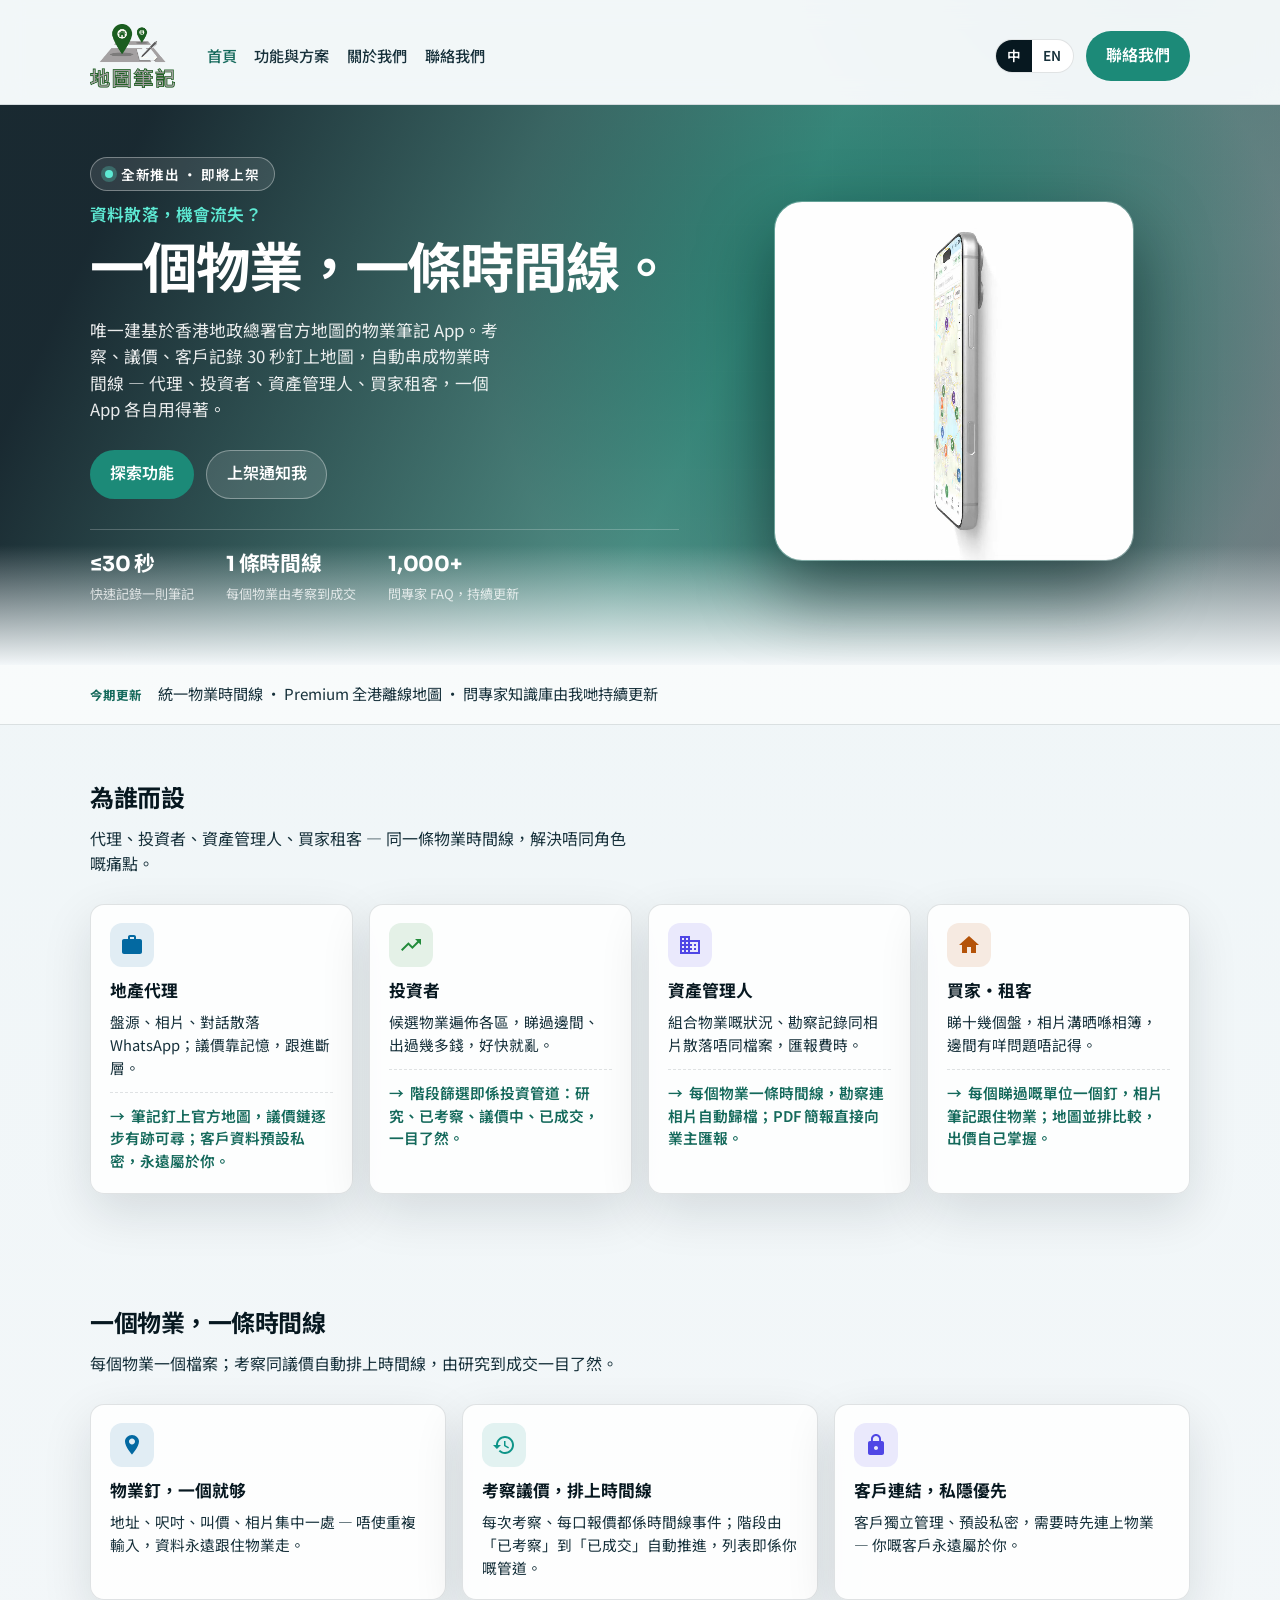
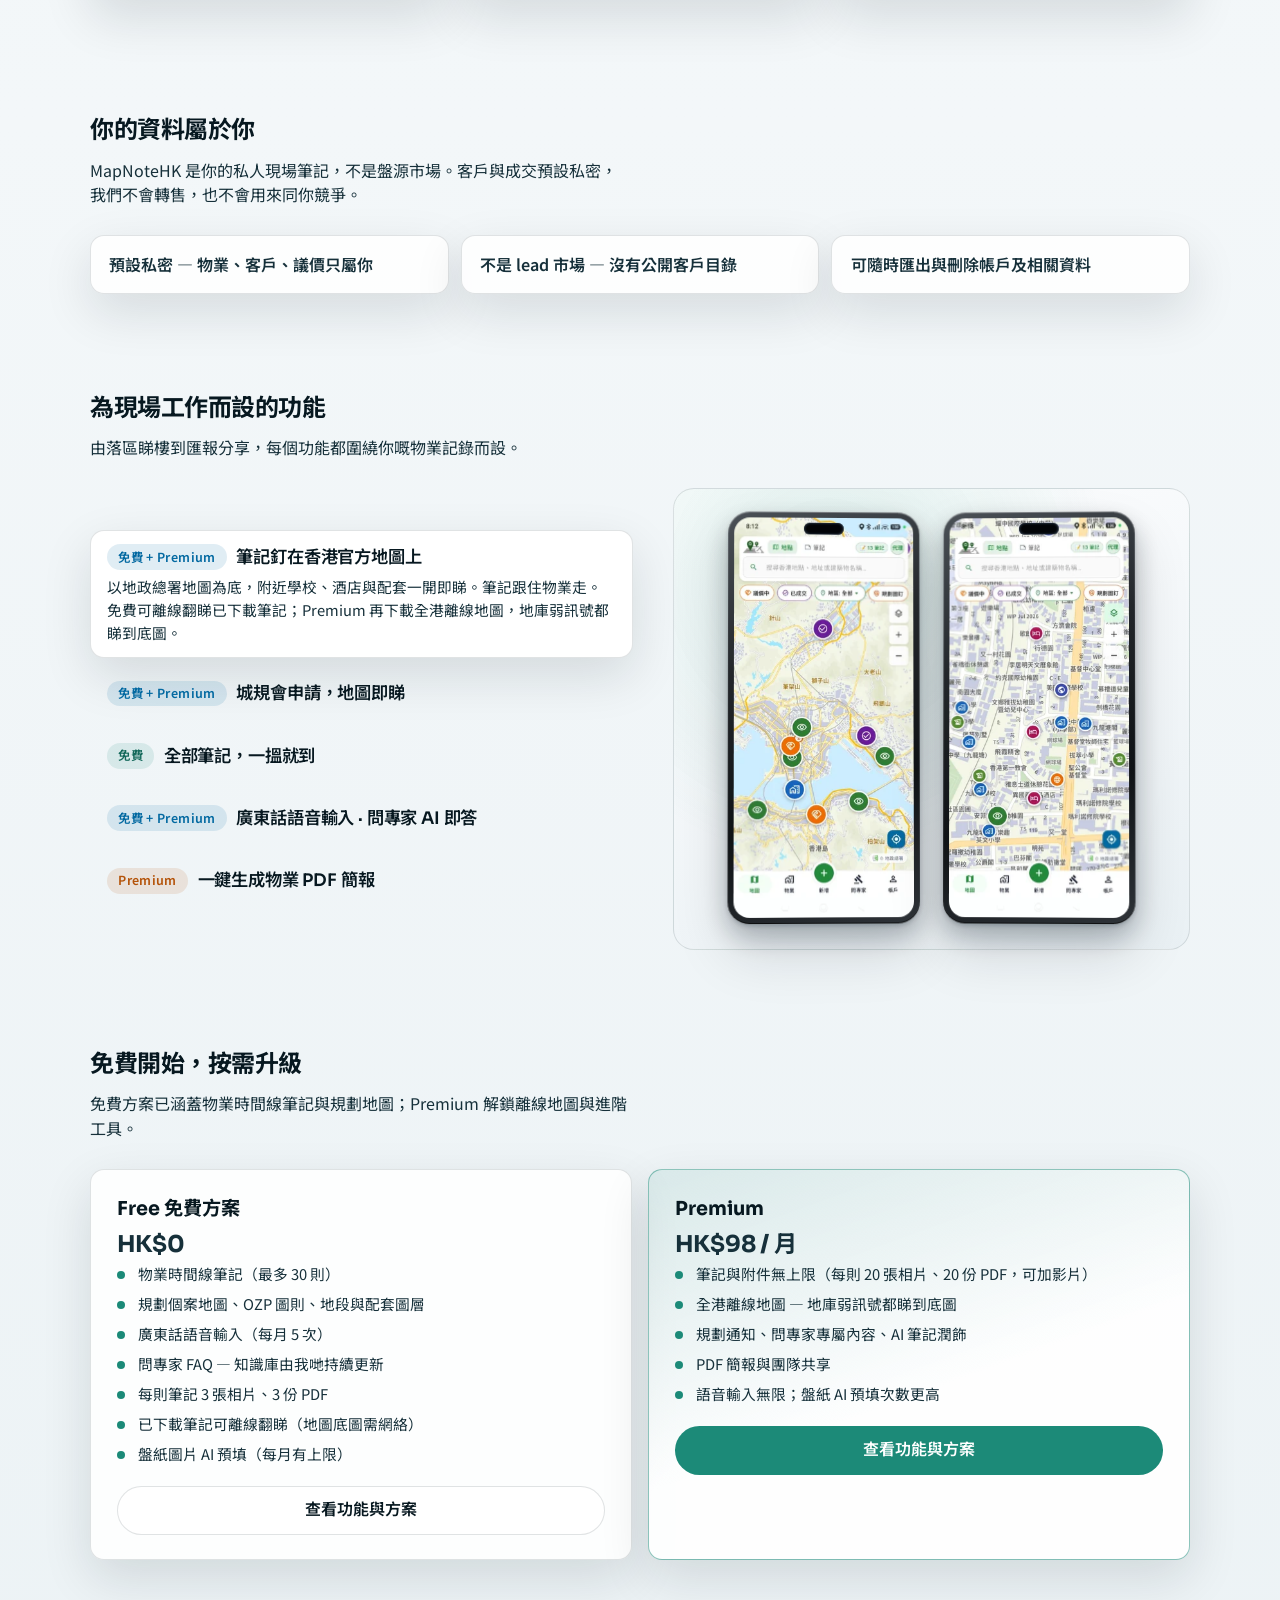
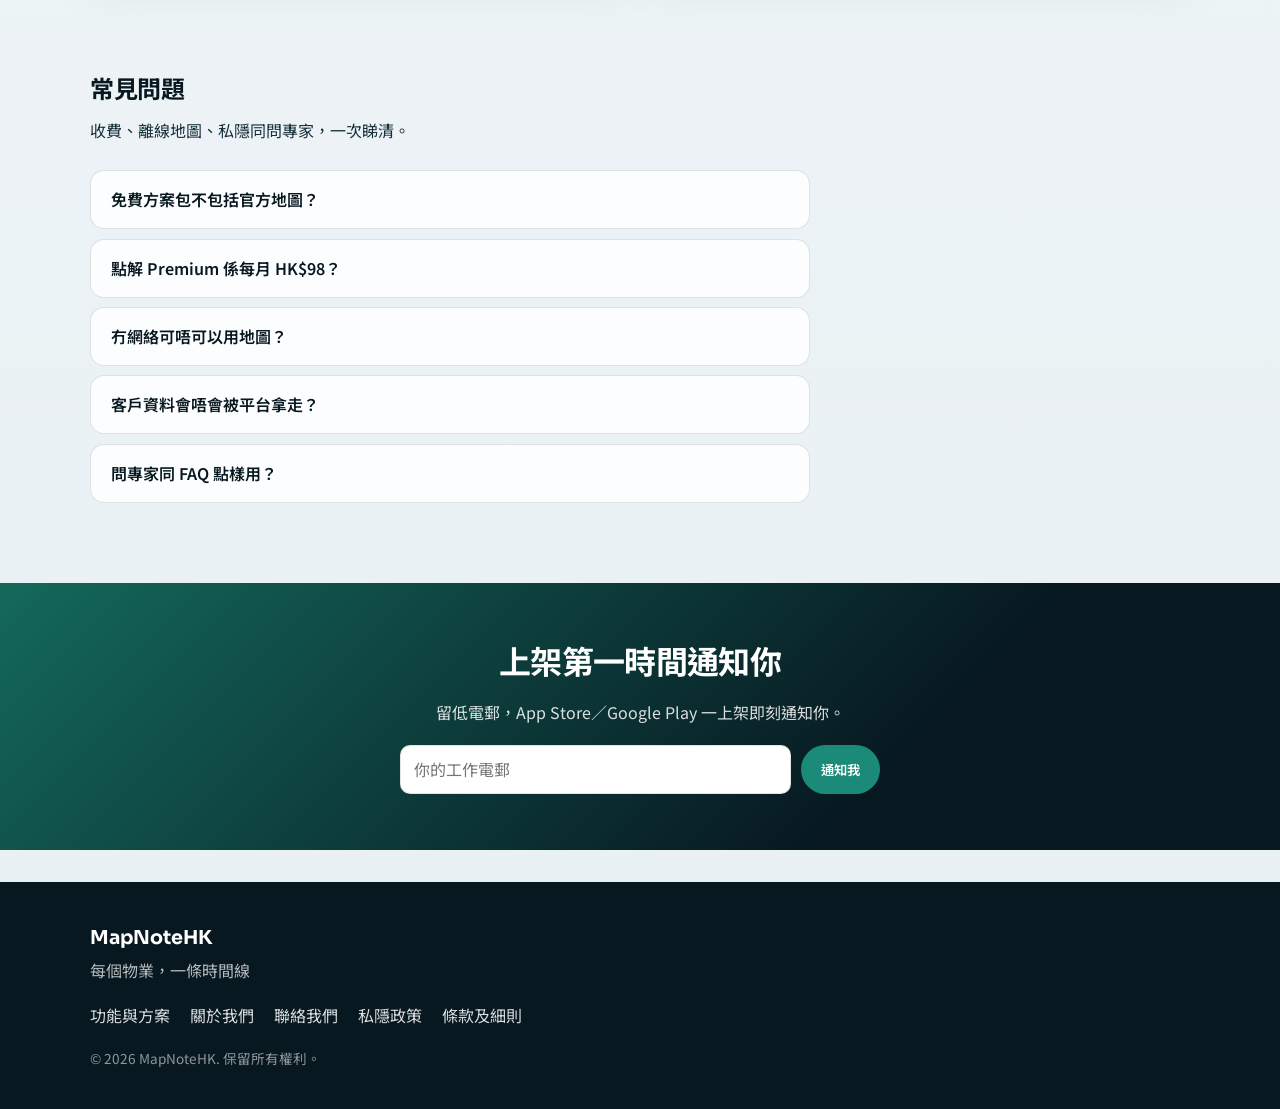
==== index.html @ 2e4d93a4 "Replace feature-2 planning screenshots with Wan Chai map and case detail. The TPB pin map and case s" ====
<!DOCTYPE html>
<html lang="zh-Hant">
<head>
  <meta charset="UTF-8" />
  <meta name="viewport" content="width=device-width, initial-scale=1.0" />
  <title>MapNoteHK 地圖筆記｜一個物業，一條時間線</title>
  <meta name="description" content="MapNoteHK 即將登場：建基於香港地政總署官方地圖的物業筆記 App — 一個物業，一條時間線，考察、議價、客戶記錄 30 秒釘上地圖。代理、投資者、資產管理人、買家租客都適用，配合廣東話語音輸入、問專家 AI、規劃申請圖層與 PDF 簡報。" />
  <link rel="canonical" href="https://mapnotehk.com/" />
  <meta property="og:type" content="website" />
  <meta property="og:url" content="https://mapnotehk.com/" />
  <meta property="og:title" content="MapNoteHK 地圖筆記｜一個物業，一條時間線" />
  <meta property="og:description" content="MapNoteHK 即將登場：建基於香港地政總署官方地圖的物業筆記 App — 一個物業，一條時間線，考察、議價、客戶記錄 30 秒釘上地圖。" />
  <meta property="og:image" content="https://mapnotehk.com/assets/og-image.jpg" />
  <meta name="twitter:card" content="summary_large_image" />
  <link rel="preconnect" href="https://fonts.googleapis.com" />
  <link rel="preconnect" href="https://fonts.gstatic.com" crossorigin />
  <link href="https://fonts.googleapis.com/css2?family=Noto+Sans+TC:wght@400;500;600;700&family=Sora:wght@500;600;700&display=swap" rel="stylesheet" />
  <link rel="stylesheet" href="./css/site.css?v=20260915a" />
  <!-- Favicon: IconOnly brand. Absolute /favicon.ico first so tab + omnibox share one URL;
       48×48 PNG for Google Search; ?v= busts hard browser/CDN caches. -->
  <link rel="icon" href="/favicon.ico?v=20260829a" sizes="any" />
  <link rel="icon" type="image/png" sizes="48x48" href="/assets/favicon-48.png?v=20260829a" />
  <link rel="icon" type="image/png" sizes="32x32" href="/assets/favicon-32.png?v=20260829a" />
  <link rel="icon" type="image/png" sizes="16x16" href="/assets/favicon-16.png?v=20260829a" />
  <link rel="apple-touch-icon" href="/assets/apple-touch-icon.png?v=20260829a" />
  <link rel="manifest" href="/assets/site.webmanifest?v=20260829a" />
</head>
<body data-title-key="meta.homeTitle" data-desc-key="meta.homeDesc">
  <a class="skip-link" href="#main" data-i18n="nav.skip">跳到主要內容</a>
  <div id="site-header"></div>

  <main id="main">
    <!-- Hero: launch announcement + app screenshot + download/feature CTAs -->
    <section class="hero" aria-label="Hero">
      <div class="container hero-grid">
        <div class="hero-copy">
          <p class="hero-badge"><span class="hero-badge-dot" aria-hidden="true"></span><span data-i18n="home.heroBadge">全新推出 · 即將上架</span></p>
          <!-- Pain hook from the poster: a question line above the brand H1 -->
          <p class="hero-pain" data-i18n="home.heroPain">資料散落，機會流失？</p>
          <h1 data-i18n="home.heroTitle">一個物業，一條時間線。</h1>
          <p class="hero-lead" data-i18n="home.heroLead">唯一建基於香港地政總署官方地圖的物業筆記 App。考察、議價、客戶記錄 30 秒釘上地圖，自動串成物業時間線 — 代理、投資者、資產管理人、買家租客，一個 App 各自用得著。</p>
          <!-- Keep 探索功能 as the primary hero CTA; 上架通知我 stays secondary. -->
          <div class="hero-actions" id="hero-actions">
            <a class="btn btn-primary" href="#features" data-i18n="home.ctaPrimary">探索功能</a>
            <a class="btn btn-secondary" href="#notify-section" data-i18n="home.ctaSecondary">上架通知我</a>
          </div>
          <!-- PRD proof points under the CTAs: quick capture, one timeline, FAQ base -->
          <ul class="hero-stats">
            <li><strong data-i18n="home.stat1Value">≤30 秒</strong><span data-i18n="home.stat1Label">快速記錄一則筆記</span></li>
            <li><strong data-i18n="home.stat2Value">1 條時間線</strong><span data-i18n="home.stat2Label">每個物業由考察到成交</span></li>
            <li><strong data-i18n="home.stat3Value">1,000+</strong><span data-i18n="home.stat3Label">問專家 FAQ，持續更新</span></li>
          </ul>
        </div>
        <!-- App demo loop in place of a static screenshot: muted autoplay is required for mobile -->
        <div class="hero-shot">
          <video
            class="hero-video"
            poster="./assets/video-sample-1-poster.jpg"
            width="1080"
            height="1080"
            autoplay
            muted
            loop
            playsinline
            preload="metadata"
            data-i18n-aria-label="home.heroVideoAria"
            aria-label="MapNoteHK app demo"
          >
            <source src="./assets/video-sample-1-square.webm" type="video/webm" />
            <source src="./assets/video-sample-1-square.mp4" type="video/mp4" />
          </video>
        </div>
      </div>
    </section>

    <!-- Compact shipped-work strip — not a changelog, just the three headlines. -->
    <section class="news" aria-label="What’s new">
      <div class="container news-inner">
        <p class="news-label" data-i18n="home.newsLabel">今期更新</p>
        <p data-i18n="home.newsBody">統一物業時間線 · Premium 全港離線地圖 · 問專家知識庫由我哋持續更新</p>
      </div>
    </section>

    <!-- Who it's for (v6): one property timeline serves four roles — each card
         names the role, its daily pain, and the feature that removes it -->
    <section class="section audience" aria-label="Who it's for">
      <div class="container">
        <div class="section-head">
          <h2 data-i18n="home.audienceTitle">為誰而設</h2>
          <p data-i18n="home.audienceLead">代理、投資者、資產管理人、買家租客 — 同一條物業時間線，解決唔同角色嘅痛點。</p>
          <p class="cards-hint" data-i18n="home.audienceHint">滑動睇更多角色</p>
        </div>
        <div class="cards-grid">
          <article class="info-card" style="--tc: #0369a1">
            <span class="info-icon" aria-hidden="true">
              <svg viewBox="0 0 24 24" focusable="false"><path d="M20 6h-4V4c0-1.1-.9-2-2-2h-4c-1.1 0-2 .9-2 2v2H4c-1.1 0-2 .9-2 2v11c0 1.1.9 2 2 2h16c1.1 0 2-.9 2-2V8c0-1.1-.9-2-2-2zm-10-2h4v2h-4V4z" /></svg>
            </span>
            <h3 data-i18n="home.aud1Title"></h3>
            <p data-i18n="home.aud1Body"></p>
            <p class="info-solution" data-i18n="home.aud1Solution"></p>
          </article>
          <article class="info-card" style="--tc: #228b3b">
            <span class="info-icon" aria-hidden="true">
              <svg viewBox="0 0 24 24" focusable="false"><path d="M16 6l2.29 2.29-4.88 4.88-4-4L2 16.59 3.41 18l6-6 4 4 6.3-6.29L22 12V6h-6z" /></svg>
            </span>
            <h3 data-i18n="home.aud2Title"></h3>
            <p data-i18n="home.aud2Body"></p>
            <p class="info-solution" data-i18n="home.aud2Solution"></p>
          </article>
          <article class="info-card" style="--tc: #4f46e5">
            <span class="info-icon" aria-hidden="true">
              <svg viewBox="0 0 24 24" focusable="false"><path d="M12 7V3H2v18h20V7H12zM6 19H4v-2h2v2zm0-4H4v-2h2v2zm0-4H4V9h2v2zm0-4H4V5h2v2zm4 12H8v-2h2v2zm0-4H8v-2h2v2zm0-4H8V9h2v2zm0-4H8V5h2v2zm10 12h-8v-2h2v-2h-2v-2h2v-2h-2V9h8v10zm-2-8h-2v2h2v-2zm0 4h-2v2h2v-2z" /></svg>
            </span>
            <h3 data-i18n="home.aud3Title"></h3>
            <p data-i18n="home.aud3Body"></p>
            <p class="info-solution" data-i18n="home.aud3Solution"></p>
          </article>
          <article class="info-card" style="--tc: #b45309">
            <span class="info-icon" aria-hidden="true">
              <svg viewBox="0 0 24 24" focusable="false"><path d="M10 20v-6h4v6h5v-8h3L12 3 2 12h3v8z" /></svg>
            </span>
            <h3 data-i18n="home.aud4Title"></h3>
            <p data-i18n="home.aud4Body"></p>
            <p class="info-solution" data-i18n="home.aud4Solution"></p>
          </article>
        </div>
      </div>
    </section>

    <!-- Unified property note (v6): one pin per property, inspections and
         negotiations stack onto its timeline, clients link in privacy-first.
         Replaces the v5 "five note types" section. -->
    <section class="section unified" aria-label="Unified property note">
      <div class="container">
        <div class="section-head">
          <h2 data-i18n="home.unifiedTitle">一個物業，一條時間線</h2>
          <p data-i18n="home.unifiedLead">每個物業一個檔案；考察同議價自動排上時間線，由研究到成交一目了然。</p>
        </div>
        <div class="cards-grid">
          <article class="info-card" style="--tc: #0369a1">
            <span class="info-icon" aria-hidden="true">
              <svg viewBox="0 0 24 24" focusable="false"><path d="M12 2C8.13 2 5 5.13 5 8.5c0 5.25 7 13 7 13s7-7.75 7-13C19 5.13 15.87 2 12 2zm0 9.5c-1.66 0-3-1.34-3-3s1.34-3 3-3 3 1.34 3 3-1.34 3-3 3z" /></svg>
            </span>
            <h3 data-i18n="home.unified1Title"></h3>
            <p data-i18n="home.unified1Body"></p>
          </article>
          <article class="info-card" style="--tc: #0d9488">
            <span class="info-icon" aria-hidden="true">
              <svg viewBox="0 0 24 24" focusable="false"><path d="M13 3c-4.97 0-9 4.03-9 9H1l3.89 3.89.07.14L9 12H6c0-3.87 3.13-7 7-7s7 3.13 7 7-3.13 7-7 7c-1.93 0-3.68-.79-4.94-2.06l-1.42 1.42C8.27 19.99 10.51 21 13 21c4.97 0 9-4.03 9-9s-4.03-9-9-9zm-1 5v5l4.28 2.54.72-1.21-3.5-2.08V8H12z" /></svg>
            </span>
            <h3 data-i18n="home.unified2Title"></h3>
            <p data-i18n="home.unified2Body"></p>
          </article>
          <article class="info-card" style="--tc: #4f46e5">
            <span class="info-icon" aria-hidden="true">
              <svg viewBox="0 0 24 24" focusable="false"><path d="M18 8h-1V6c0-2.76-2.24-5-5-5S7 3.24 7 6v2H6c-1.1 0-2 .9-2 2v10c0 1.1.9 2 2 2h12c1.1 0 2-.9 2-2V10c0-1.1-.9-2-2-2zm-6 9c-1.1 0-2-.9-2-2s.9-2 2-2 2 .9 2 2-.9 2-2 2zm3.1-9H8.9V6c0-1.71 1.39-3.1 3.1-3.1 1.71 0 3.1 1.39 3.1 3.1v2z" /></svg>
            </span>
            <h3 data-i18n="home.unified3Title">客戶連結，私隱優先</h3>
            <p data-i18n="home.unified3Body">客戶獨立管理、預設私密，需要時先連上物業 — 你嘅客戶永遠屬於你。</p>
          </article>
        </div>
      </div>
    </section>

    <!-- Trust band: v6 ownership promise — private notebook, not a marketplace. -->
    <section class="section trust" aria-label="Data ownership">
      <div class="container">
        <div class="section-head">
          <h2 data-i18n="home.trustTitle">你的資料屬於你</h2>
          <p data-i18n="home.trustLead">MapNoteHK 是你的私人現場筆記，不是盤源市場。客戶與成交預設私密，我們不會轉售，也不會用來同你競爭。</p>
        </div>
        <ul class="trust-list">
          <li data-i18n="home.trust1">預設私密 — 物業、客戶、議價只屬你</li>
          <li data-i18n="home.trust2">不是 lead 市場 — 沒有公開客戶目錄</li>
          <li data-i18n="home.trust3">可隨時匯出與刪除帳戶及相關資料</li>
        </ul>
      </div>
    </section>

    <!-- Feature showcase: real app screenshots; map/timeline leads because
         that is the v6 story — planning stays in the switcher, not first. -->
    <section class="section" id="features" aria-label="Features">
      <div class="container">
        <div class="section-head">
          <h2 data-i18n="home.featuresTitle">為現場工作而設的功能</h2>
          <p data-i18n="home.featuresLead">由落區睇樓到匯報分享，每個功能都圍繞你嘅物業記錄而設。</p>
        </div>

        <!-- Feature switcher: pick a feature on the left, see the full app
             screenshot on the right. All five titles stay visible; one tap
             swaps the screenshot — nothing is cropped away. -->
        <div class="showcase" id="feature-showcase">
          <div class="showcase-list" role="tablist" data-i18n-aria-label="home.showcaseLabel" aria-label="App 功能預覽">
            <!-- Map + timeline leads: matches the v6 hero story. -->
            <button type="button" class="showcase-item is-active" role="tab" id="tab-f1" aria-controls="panel-f1" aria-selected="true">
              <span class="showcase-item-head">
                <span class="tag tag-mix" data-i18n="home.tagFreePremium">免費 + Premium</span>
                <span class="showcase-item-title" data-i18n="home.f1Title">筆記釘在香港官方地圖上</span>
              </span>
              <span class="showcase-item-body" data-i18n="home.f1Body">以地政總署地圖為底，附近學校、酒店與配套一開即睇。筆記跟住物業走。免費可離線翻睇已下載筆記；Premium 再下載全港離線地圖，地庫弱訊號都睇到底圖。</span>
            </button>
            <button type="button" class="showcase-item" role="tab" id="tab-f2" aria-controls="panel-f2" aria-selected="false" tabindex="-1">
              <span class="showcase-item-head">
                <span class="tag tag-mix" data-i18n="home.tagFreePremium">免費 + Premium</span>
                <span class="showcase-item-title" data-i18n="home.f2Title">城規會申請，地圖即睇</span>
              </span>
              <span class="showcase-item-body" data-i18n="home.f2Body">今年規劃申請個案與 OZP 分區圖則直接標記在地圖上；Premium 再解鎖規劃通知，高度放寬、改變用途，早人一步掌握。</span>
            </button>
            <button type="button" class="showcase-item" role="tab" id="tab-f3" aria-controls="panel-f3" aria-selected="false" tabindex="-1">
              <span class="showcase-item-head">
                <span class="tag tag-free" data-i18n="home.tagFree">免費</span>
                <span class="showcase-item-title" data-i18n="home.f3Title">全部筆記，一搵就到</span>
              </span>
              <span class="showcase-item-body" data-i18n="home.f3Body">物業列表按階段、地區篩選，關鍵字一搜即出；現場相片與 PDF 直接附在物業時間線內，不再散落 WhatsApp 與其他 App。</span>
            </button>
            <button type="button" class="showcase-item" role="tab" id="tab-f4" aria-controls="panel-f4" aria-selected="false" tabindex="-1">
              <span class="showcase-item-head">
                <span class="tag tag-mix" data-i18n="home.tagFreePremium">免費 + Premium</span>
                <span class="showcase-item-title" data-i18n="home.f4Title">廣東話語音輸入 · 問專家 AI 即答</span>
              </span>
              <span class="showcase-item-body" data-i18n="home.f4Body">現場講完即轉文字。問專家可按角色瀏覽過千條 FAQ，AI 即時搵到最相關答案並附出處。知識庫由我哋持續更新來源，跟住香港物業法規同實務走。</span>
            </button>
            <button type="button" class="showcase-item" role="tab" id="tab-f5" aria-controls="panel-f5" aria-selected="false" tabindex="-1">
              <span class="showcase-item-head">
                <span class="tag tag-premium" data-i18n="home.tagPremium">Premium</span>
                <span class="showcase-item-title" data-i18n="home.f5Title">一鍵生成物業 PDF 簡報</span>
              </span>
              <span class="showcase-item-body" data-i18n="home.f5Body">相片、地址、呎吋、地圖自動排版成 PDF。住宅帶學校同交通配套，寫字樓用另一套附近設施。</span>
            </button>
          </div>

          <div class="showcase-stage">
            <div class="showcase-panel is-active" role="tabpanel" id="panel-f1" aria-labelledby="tab-f1">
              <!-- Map note + layer overlays: first panel = no lazy load on the lead shot. -->
              <div class="showcase-duo">
                <picture class="phone-frame">
                  <source type="image/webp" srcset="./assets/feature-map-280.webp?v=20260916a 280w, ./assets/feature-map-460.webp?v=20260916a 460w" sizes="(max-width: 860px) 42vw, 240px" />
                  <img src="./assets/feature-map-460.png?v=20260916a" srcset="./assets/feature-map-280.png?v=20260916a 280w, ./assets/feature-map-460.png?v=20260916a 460w" sizes="(max-width: 860px) 42vw, 240px" width="460" height="1024" data-i18n-alt="home.f1Alt" alt="App 截圖：釘在香港官方地圖上的筆記" decoding="async" />
                </picture>
                <picture class="phone-frame">
                  <source type="image/webp" srcset="./assets/feature-overlay-280.webp?v=20260916a 280w, ./assets/feature-overlay-460.webp?v=20260916a 460w" sizes="(max-width: 860px) 42vw, 240px" />
                  <img src="./assets/feature-overlay-460.png?v=20260916a" srcset="./assets/feature-overlay-280.png?v=20260916a 280w, ./assets/feature-overlay-460.png?v=20260916a 460w" sizes="(max-width: 860px) 42vw, 240px" width="460" height="1024" data-i18n-alt="home.f1bAlt" alt="App 截圖：地段界線、小一校網與配套圖層疊加顯示" loading="lazy" decoding="async" />
                </picture>
              </div>
            </div>
            <div class="showcase-panel" role="tabpanel" id="panel-f2" aria-labelledby="tab-f2" hidden>
              <!-- Planning applications: district pin map + case detail pair. -->
              <div class="showcase-duo">
                <picture class="phone-frame">
                  <source type="image/webp" srcset="./assets/feature-planning-pins-280.webp?v=20260916a 280w, ./assets/feature-planning-pins-460.webp?v=20260916a 460w" sizes="(max-width: 860px) 42vw, 240px" />
                  <img src="./assets/feature-planning-pins-460.png?v=20260916a" srcset="./assets/feature-planning-pins-280.png?v=20260916a 280w, ./assets/feature-planning-pins-460.png?v=20260916a 460w" sizes="(max-width: 860px) 42vw, 240px" width="460" height="1024" data-i18n-alt="home.f2Alt" alt="App 截圖：各區城規會規劃申請釘在地圖上" loading="lazy" decoding="async" />
                </picture>
                <picture class="phone-frame">
                  <source type="image/webp" srcset="./assets/feature-planning-detail-280.webp?v=20260916a 280w, ./assets/feature-planning-detail-460.webp?v=20260916a 460w" sizes="(max-width: 860px) 42vw, 240px" />
                  <img src="./assets/feature-planning-detail-460.png?v=20260916a" srcset="./assets/feature-planning-detail-280.png?v=20260916a 280w, ./assets/feature-planning-detail-460.png?v=20260916a 460w" sizes="(max-width: 860px) 42vw, 240px" width="460" height="1024" data-i18n-alt="home.f2bAlt" alt="App 截圖：規劃申請個案詳情、申請用途與附件" loading="lazy" decoding="async" />
                </picture>
              </div>
            </div>
            <div class="showcase-panel" role="tabpanel" id="panel-f3" aria-labelledby="tab-f3" hidden>
              <!-- Notes: searchable list + note detail with attachments, side by side -->
              <div class="showcase-duo">
                <picture class="phone-frame">
                  <source type="image/webp" srcset="./assets/feature-media-list-280.webp 280w, ./assets/feature-media-list-460.webp 460w" sizes="(max-width: 860px) 42vw, 240px" />
                  <img src="./assets/feature-media-list-460.png" srcset="./assets/feature-media-list-280.png 280w, ./assets/feature-media-list-460.png 460w" sizes="(max-width: 860px) 42vw, 240px" width="460" height="1024" data-i18n-alt="home.f3Alt" alt="" loading="lazy" decoding="async" />
                </picture>
                <picture class="phone-frame">
                  <source type="image/webp" srcset="./assets/feature-media-detail-280.webp 280w, ./assets/feature-media-detail-460.webp 460w" sizes="(max-width: 860px) 42vw, 240px" />
                  <img src="./assets/feature-media-detail-460.png" srcset="./assets/feature-media-detail-280.png 280w, ./assets/feature-media-detail-460.png 460w" sizes="(max-width: 860px) 42vw, 240px" width="460" height="1024" data-i18n-alt="home.f3bAlt" alt="" loading="lazy" decoding="async" />
                </picture>
              </div>
            </div>
            <div class="showcase-panel" role="tabpanel" id="panel-f4" aria-labelledby="tab-f4" hidden>
              <!-- AI expert: comparables answer with sources + pricing advice pair -->
              <div class="showcase-duo">
                <picture class="phone-frame">
                  <source type="image/webp" srcset="./assets/feature-expert-comparables-280.webp 280w, ./assets/feature-expert-comparables-460.webp 460w" sizes="(max-width: 860px) 42vw, 240px" />
                  <img src="./assets/feature-expert-comparables-460.png" srcset="./assets/feature-expert-comparables-280.png 280w, ./assets/feature-expert-comparables-460.png 460w" sizes="(max-width: 860px) 42vw, 240px" width="460" height="1024" data-i18n-alt="home.f4Alt" alt="" loading="lazy" decoding="async" />
                </picture>
                <picture class="phone-frame">
                  <source type="image/webp" srcset="./assets/feature-expert-negotiation-280.webp 280w, ./assets/feature-expert-negotiation-460.webp 460w" sizes="(max-width: 860px) 42vw, 240px" />
                  <img src="./assets/feature-expert-negotiation-460.png" srcset="./assets/feature-expert-negotiation-280.png 280w, ./assets/feature-expert-negotiation-460.png 460w" sizes="(max-width: 860px) 42vw, 240px" width="460" height="1024" data-i18n-alt="home.f4bAlt" alt="" loading="lazy" decoding="async" />
                </picture>
              </div>
            </div>
            <div class="showcase-panel" role="tabpanel" id="panel-f5" aria-labelledby="tab-f5" hidden>
              <!-- Real generated brochure: maps cover + details/photos shown as a page pair -->
              <div class="showcase-duo showcase-duo-paper">
                <picture>
                  <source type="image/webp" srcset="./assets/feature-pdf-p1-320.webp 320w, ./assets/feature-pdf-p1-640.webp 640w" sizes="(max-width: 860px) 42vw, 283px" />
                  <img src="./assets/feature-pdf-p1-640.png" srcset="./assets/feature-pdf-p1-320.png 320w, ./assets/feature-pdf-p1-640.png 640w" sizes="(max-width: 860px) 42vw, 283px" width="640" height="905" data-i18n-alt="home.f5AltP1" alt="" loading="lazy" decoding="async" />
                </picture>
                <picture>
                  <source type="image/webp" srcset="./assets/feature-pdf-p2-320.webp 320w, ./assets/feature-pdf-p2-640.webp 640w" sizes="(max-width: 860px) 42vw, 283px" />
                  <img src="./assets/feature-pdf-p2-640.png" srcset="./assets/feature-pdf-p2-320.png 320w, ./assets/feature-pdf-p2-640.png 640w" sizes="(max-width: 860px) 42vw, 283px" width="640" height="905" data-i18n-alt="home.f5AltP2" alt="" loading="lazy" decoding="async" />
                </picture>
              </div>
            </div>
          </div>
        </div>
      </div>
    </section>

    <!-- Plans: Free vs Premium summary, details on the services page -->
    <section class="section plans" aria-label="Plans">
      <div class="container">
        <div class="section-head">
          <h2 data-i18n="home.plansTitle">免費開始，按需升級</h2>
          <p data-i18n="home.plansLead">免費方案已涵蓋物業時間線筆記與規劃地圖；Premium 解鎖離線地圖與進階工具。</p>
        </div>
        <div class="plans-grid">
          <article class="plan-card">
            <h3 data-i18n="home.plansFreeTitle">Free 免費方案</h3>
            <p class="plan-price" data-i18n="home.plansFreePrice">HK$0</p>
            <ul class="plan-list">
              <li data-i18n="home.plansFree1">物業時間線筆記（最多 30 則）</li>
              <li data-i18n="home.plansFree2">規劃個案地圖、OZP 圖則、地段與配套圖層</li>
              <li data-i18n="home.plansFree3">廣東話語音輸入（每月 5 次）</li>
              <li data-i18n="home.plansFreeAsk">問專家 FAQ — 知識庫由我哋持續更新</li>
              <li data-i18n="home.plansFree4">每則筆記 3 張相片、3 份 PDF</li>
              <li data-i18n="home.plansFree5">已下載筆記可離線翻睇（地圖底圖需網絡）</li>
              <li data-i18n="home.plansFree6">盤紙圖片 AI 預填（每月有上限）</li>
            </ul>
            <a class="btn btn-secondary" href="./services/" data-i18n="home.plansCta">查看功能與方案</a>
          </article>
          <article class="plan-card is-premium">
            <h3 data-i18n="home.plansProTitle">Premium</h3>
            <p class="plan-price" data-i18n="home.plansProPrice">HK$98 / 月</p>
            <ul class="plan-list">
              <li data-i18n="home.plansPro1">筆記與附件無上限（每則 20 張相片、20 份 PDF，可加影片）</li>
              <li data-i18n="home.plansPro2">全港離線地圖 — 地庫弱訊號都睇到底圖</li>
              <li data-i18n="home.plansPro3">規劃通知、問專家專屬內容、AI 筆記潤飾</li>
              <li data-i18n="home.plansPro4">PDF 簡報與團隊共享</li>
              <li data-i18n="home.plansPro5">語音輸入無限；盤紙 AI 預填次數更高</li>
            </ul>
            <a class="btn btn-primary" href="./services/" data-i18n="home.plansCta">查看功能與方案</a>
          </article>
        </div>
      </div>
    </section>

    <!-- FAQ after plans: price, offline, privacy, Ask Expert — no social-proof quotes. -->
    <section class="section home-faq" id="faq" aria-label="FAQ">
      <div class="container">
        <div class="section-head">
          <h2 data-i18n="home.faqTitle">常見問題</h2>
          <p data-i18n="home.faqLead">收費、離線地圖、私隱同問專家，一次睇清。</p>
        </div>
        <div class="faq-list">
          <details>
            <summary data-i18n="home.faq1Q">免費方案包不包括官方地圖？</summary>
            <p data-i18n="home.faq1A">包括。地政總署底圖、規劃個案、OZP 圖則同配套圖層都在免費方案。Premium 再加規劃通知同全港離線地圖。</p>
          </details>
          <details>
            <summary data-i18n="home.faq2Q">點解 Premium 係每月 HK$98？</summary>
            <p data-i18n="home.faq2A">Premium 解鎖現場最緊要用嘅進階工具：全港離線地圖、規劃通知、PDF 簡報、團隊共享、AI 潤飾，同埋更高嘅筆記／附件／語音／預填上限。</p>
          </details>
          <details>
            <summary data-i18n="home.faq3Q">冇網絡可唔可以用地圖？</summary>
            <p data-i18n="home.faq3A">免費可離線翻睇已下載嘅筆記。要喺地庫等弱訊號都睇到官方底圖，需要 Premium 下載全港離線地圖包。</p>
          </details>
          <details>
            <summary data-i18n="home.faq4Q">客戶資料會唔會被平台拿走？</summary>
            <p data-i18n="home.faq4A">唔會。MapNoteHK 係你嘅私人現場筆記，不是盤源市場。客戶同成交預設私密，我們唔會轉售或用來同你競爭。帳戶同資料可隨時刪除。</p>
          </details>
          <details>
            <summary data-i18n="home.faq5Q">問專家同 FAQ 點樣用？</summary>
            <p data-i18n="home.faq5A">可按代理、買家、租客、投資者、資產管理人瀏覽過千條 FAQ；AI 回答附出處。知識庫由 MapNoteHK 團隊持續更新來源，跟住香港物業最新發展。印花稅、按揭計算機同土地查冊清單都喺同一個分頁。專屬內容喺 Premium。</p>
          </details>
        </div>
      </div>
    </section>

    <!-- Launch notify band: pre-launch conversion capture. Shown by site.js
         only while storeLinks are empty; the download band replaces it once
         the App Store / Google Play badges go live. -->
    <section class="notify" id="notify-section" aria-label="Launch notification" hidden>
      <div class="container notify-inner">
        <h2 data-i18n="home.notifyTitle"></h2>
        <p data-i18n="home.notifyBody"></p>
        <form class="notify-form" id="notify-form" novalidate>
          <label class="sr-only" for="notify-email" data-i18n="home.notifyEmailLabel"></label>
          <input id="notify-email" name="email" type="email" autocomplete="email" data-i18n-placeholder="home.notifyEmailPh" />
          <button class="btn btn-primary" type="submit" data-i18n="home.notifySubmit"></button>
        </form>
        <p class="form-status" id="notify-form-status" hidden></p>
      </div>
    </section>

    <!-- Download band: only shown by site.js when storeLinks are configured -->
    <section class="download" id="download-section" hidden>
      <div class="container download-inner">
        <h2 data-i18n="home.downloadTitle"></h2>
        <p data-i18n="home.downloadBody"></p>
        <div class="store-badges" id="download-badges"></div>
      </div>
    </section>
  </main>

  <div id="site-footer"></div>

  <script>
    window.MapNotePage = { base: './', active: 'home' };
  </script>
  <script src="./js/site-config.js?v=20260823a"></script>
  <script src="./js/i18n.js?v=20260915b"></script>
  <script src="./js/chrome.js?v=20260915a"></script>
  <!-- forms.js wires the launch-notify band; site.js calls MapNoteFormsInit when present -->
  <script src="./js/forms.js?v=20260915a"></script>
  <script src="./js/site.js?v=20260915a"></script>
</body>
</html>
---- css/site.css ----
/* MapNoteHK public site — cool ink + jade, map-grid atmosphere (not purple/cream tropes). */
:root {
  --ink: #071820;
  --ink-soft: #16303a;
  --jade: #1c8a78;
  --jade-deep: #14695b;
  --mist: #d7e4ea;
  --paper: #f3f7f9;
  --line: rgba(7, 24, 32, 0.12);
  --danger: #c0392b;
  --danger-soft: #fdecea;
  --shadow: 0 18px 50px rgba(7, 24, 32, 0.12);
  --radius: 14px;
  --font-display: "Sora", "Noto Sans TC", sans-serif;
  --font-body: "Noto Sans TC", "Sora", sans-serif;
  --max: 1100px;
}

*,
*::before,
*::after {
  box-sizing: border-box;
}

html {
  scroll-behavior: smooth;
}

body {
  margin: 0;
  min-height: 100vh;
  font-family: var(--font-body);
  color: var(--ink);
  background:
    radial-gradient(1200px 600px at 10% -10%, rgba(28, 138, 120, 0.18), transparent 55%),
    radial-gradient(900px 500px at 90% 0%, rgba(22, 48, 58, 0.12), transparent 50%),
    linear-gradient(180deg, #eef5f7 0%, var(--paper) 40%, #e8f0f3 100%);
  line-height: 1.55;
}

img {
  max-width: 100%;
  height: auto;
}

a {
  color: var(--jade-deep);
  text-decoration-thickness: 1px;
  text-underline-offset: 0.18em;
}

a:hover {
  color: var(--ink);
}

.container {
  width: min(100% - 2rem, var(--max));
  margin-inline: auto;
}

.skip-link {
  position: absolute;
  left: -999px;
  top: 0;
  background: var(--ink);
  color: white;
  padding: 0.5rem 1rem;
  z-index: 100;
}

.skip-link:focus {
  left: 1rem;
  top: 1rem;
}

/* Visually hidden but announced by screen readers (e.g. notify form label) */
.sr-only {
  position: absolute;
  width: 1px;
  height: 1px;
  padding: 0;
  margin: -1px;
  overflow: hidden;
  clip: rect(0 0 0 0);
  white-space: nowrap;
  border: 0;
}

/* Header */
.site-header {
  position: sticky;
  top: 0;
  z-index: 40;
  backdrop-filter: blur(12px);
  background: rgba(243, 247, 249, 0.88);
  border-bottom: 1px solid var(--line);
  /* 16px clear space above the no-buffer logo; grow for iOS notch. */
  padding-top: max(1rem, env(safe-area-inset-top, 0px));
  padding-bottom: 0.5rem;
}

.header-row {
  display: flex;
  align-items: center;
  gap: 1rem;
  min-height: 5rem;
}

.brand {
  display: inline-flex;
  align-items: center;
  text-decoration: none;
}

.brand-logo {
  width: auto;
  height: 64px;
  display: block;
  object-fit: contain;
}

.site-nav {
  display: flex;
  flex-wrap: wrap;
  gap: 0.85rem 1.1rem;
  margin-left: 1rem;
}

.site-nav a {
  color: var(--ink-soft);
  text-decoration: none;
  font-weight: 500;
  font-size: 0.95rem;
}

.site-nav a.is-active,
.site-nav a:hover {
  color: var(--jade-deep);
}

.header-actions {
  margin-left: auto;
  display: flex;
  align-items: center;
  gap: 0.75rem;
}

.lang-toggle {
  display: inline-flex;
  border: 1px solid var(--line);
  border-radius: 999px;
  overflow: hidden;
  background: white;
}

.lang-btn {
  border: 0;
  background: transparent;
  padding: 0.35rem 0.7rem;
  font: inherit;
  font-size: 0.85rem;
  font-weight: 600;
  cursor: pointer;
  color: var(--ink-soft);
}

.lang-btn.is-active {
  background: var(--ink);
  color: white;
}

.nav-toggle {
  display: none;
  margin-left: auto;
  border: 1px solid var(--line);
  background: white;
  border-radius: 10px;
  padding: 0.45rem 0.75rem;
  font: inherit;
  cursor: pointer;
}

.btn {
  display: inline-flex;
  align-items: center;
  justify-content: center;
  gap: 0.4rem;
  border-radius: 999px;
  padding: 0.7rem 1.2rem;
  font-weight: 600;
  font-family: var(--font-display);
  text-decoration: none;
  border: 1px solid transparent;
  cursor: pointer;
  transition: transform 0.15s ease, background 0.15s ease;
}

.btn:hover {
  transform: translateY(-1px);
}

.btn:focus-visible,
.store-btn:focus-visible,
.lang-btn:focus-visible {
  outline: 2px solid var(--jade-deep);
  outline-offset: 2px;
}

.btn[disabled],
.btn.is-loading {
  cursor: not-allowed;
  opacity: 0.7;
  transform: none;
}

.btn-primary {
  background: var(--jade);
  color: white;
}

.btn-primary:hover {
  background: var(--jade-deep);
  color: white;
}

.btn-secondary {
  background: white;
  border-color: var(--line);
  color: var(--ink);
}

.btn-danger {
  background: var(--danger);
  color: white;
  width: 100%;
  border-radius: 12px;
}

.btn-danger:hover {
  filter: brightness(0.95);
  color: white;
}

/* Hero — launch announcement beside the app screenshot */
.hero {
  position: relative;
  overflow: hidden;
  color: white;
  background:
    linear-gradient(115deg, rgba(7, 24, 32, 0.92) 10%, rgba(20, 105, 91, 0.72) 55%, rgba(7, 24, 32, 0.55) 100%),
    repeating-linear-gradient(
      90deg,
      transparent,
      transparent 48px,
      rgba(255, 255, 255, 0.04) 48px,
      rgba(255, 255, 255, 0.04) 49px
    ),
    repeating-linear-gradient(
      0deg,
      transparent,
      transparent 48px,
      rgba(255, 255, 255, 0.04) 48px,
      rgba(255, 255, 255, 0.04) 49px
    ),
    radial-gradient(circle at 70% 40%, #2aa891 0%, transparent 42%);
}

.hero::after {
  content: "";
  position: absolute;
  inset: auto 0 0 0;
  height: 120px;
  background: linear-gradient(transparent, var(--paper));
  pointer-events: none;
}

.hero-grid {
  position: relative;
  z-index: 1;
  display: grid;
  grid-template-columns: 1.25fr 1fr;
  align-items: center;
  gap: 2.5rem;
  padding: 3.25rem 0 3.75rem;
}

.hero-copy {
  animation: rise 0.7s ease both;
}

.hero-badge {
  display: inline-flex;
  align-items: center;
  gap: 0.5rem;
  margin: 0 0 1.1rem;
  padding: 0.35rem 0.9rem;
  border-radius: 999px;
  border: 1px solid rgba(255, 255, 255, 0.35);
  background: rgba(255, 255, 255, 0.1);
  font-size: 0.85rem;
  font-weight: 600;
  letter-spacing: 0.04em;
}

.hero-badge-dot {
  width: 8px;
  height: 8px;
  border-radius: 50%;
  background: #5eead4;
  box-shadow: 0 0 0 4px rgba(94, 234, 212, 0.25);
}

/* Pain hook — poster's question line between the launch badge and the H1.
   Mint accent matches the badge dot so it reads as one hero cluster. */
.hero-pain {
  margin: -0.35rem 0 0.6rem;
  font-family: var(--font-display);
  font-size: 1.05rem;
  font-weight: 600;
  letter-spacing: 0.01em;
  color: #5eead4;
}

.hero h1 {
  font-family: var(--font-display);
  font-size: clamp(2.2rem, 5vw, 3.4rem);
  font-weight: 700;
  letter-spacing: -0.02em;
  /* No ch-based width cap: ch counts Latin digits, so 16ch fits only ~8 CJK
     glyphs and orphaned the final 「。」. The grid column constrains width;
     text-wrap: balance keeps any wrap even in both languages. */
  text-wrap: balance;
  margin: 0 0 1rem;
  line-height: 1.15;
}

.hero-lead {
  max-width: 46ch;
  margin: 0 0 1.75rem;
  color: rgba(255, 255, 255, 0.9);
  font-size: 1.05rem;
}

.hero-actions {
  display: flex;
  flex-wrap: wrap;
  gap: 0.75rem;
}

/* Hero proof stats — PRD headline numbers (30s capture, 5 types, 1,000+ FAQs) */
.hero-stats {
  display: flex;
  flex-wrap: wrap;
  gap: 0.9rem 2rem;
  margin: 1.9rem 0 0;
  padding: 1.1rem 0 0;
  list-style: none;
  border-top: 1px solid rgba(255, 255, 255, 0.22);
}

.hero-stats strong {
  display: block;
  font-family: var(--font-display);
  font-size: 1.3rem;
  font-weight: 700;
  letter-spacing: -0.01em;
}

.hero-stats span {
  font-size: 0.82rem;
  color: rgba(255, 255, 255, 0.75);
}

.hero .btn-secondary {
  background: rgba(255, 255, 255, 0.12);
  border-color: rgba(255, 255, 255, 0.35);
  color: white;
}

.hero-shot {
  justify-self: center;
  animation: rise 0.7s ease 0.1s both;
}

/* Square demo video sits slightly wider than the old portrait screenshot */
.hero-video {
  display: block;
  width: min(360px, 72vw);
  height: auto;
  aspect-ratio: 1 / 1;
  object-fit: cover;
  border-radius: 28px;
  border: 1px solid rgba(255, 255, 255, 0.25);
  box-shadow: 0 32px 70px rgba(2, 12, 16, 0.5);
}

/* Store badges — dark pill, store glyph + two-line label */
.store-badges {
  display: flex;
  flex-wrap: wrap;
  gap: 0.75rem;
}

.store-btn {
  display: inline-flex;
  align-items: center;
  gap: 0.65rem;
  min-height: 52px;
  padding: 0.45rem 1.1rem;
  border-radius: 12px;
  background: #02090d;
  border: 1px solid rgba(255, 255, 255, 0.22);
  color: white;
  text-decoration: none;
  line-height: 1.15;
  transition: transform 0.15s ease, background 0.15s ease;
}

.store-btn:hover {
  transform: translateY(-1px);
  background: #0b1c24;
  color: white;
}

.store-btn svg {
  width: 24px;
  height: 24px;
  flex: none;
}

.store-btn span {
  display: grid;
  text-align: left;
}

.store-btn small {
  font-size: 0.68rem;
  font-weight: 500;
  opacity: 0.75;
}

.store-btn strong {
  font-family: var(--font-display);
  font-size: 1.02rem;
  font-weight: 600;
}

/* Info cards — shared rhythm for the audience (為誰而設) and unified-timeline
   sections. --tc carries the per-card accent colour; .info-solution is the
   jade "how MapNoteHK fixes it" line (audience cards only). */
.cards-grid {
  display: grid;
  gap: 1rem;
  grid-template-columns: repeat(auto-fit, minmax(220px, 1fr));
}

.info-card {
  background: rgba(255, 255, 255, 0.85);
  border: 1px solid var(--line);
  border-radius: var(--radius);
  padding: 1.15rem 1.2rem 1.25rem;
  box-shadow: var(--shadow);
  animation: rise 0.6s ease both;
}

.info-icon {
  display: grid;
  place-items: center;
  width: 44px;
  height: 44px;
  border-radius: 12px;
  margin-bottom: 0.75rem;
  background: color-mix(in srgb, var(--tc) 12%, white);
  color: var(--tc);
}

.info-icon svg {
  width: 24px;
  height: 24px;
  fill: currentColor;
}

.info-card h3 {
  font-family: var(--font-display);
  margin: 0 0 0.35rem;
  font-size: 1.05rem;
}

.info-card p {
  margin: 0;
  color: var(--ink-soft);
  font-size: 0.92rem;
}

/* Resolution line: dashed divider + jade arrow.
   Needs the .info-card prefix to out-specify .info-card p above. */
.info-card .info-solution {
  margin-top: 0.75rem;
  padding-top: 0.75rem;
  border-top: 1px dashed var(--line);
  color: var(--jade-deep);
  font-weight: 600;
}

.info-card .info-solution::before {
  content: "→";
  margin-right: 0.35rem;
}

/* Feature showcase — tab switcher: compact list left, full-size screenshot
   right. Whole screens are shown (never cropped) and the section stays short. */
.showcase {
  display: grid;
  grid-template-columns: 1.05fr 1fr;
  gap: 2.5rem;
  align-items: center;
}

.showcase-list {
  display: grid;
  gap: 0.5rem;
}

/* Each tab: tag + title always visible; body text only on the active tab */
.showcase-item {
  display: grid;
  gap: 0.35rem;
  padding: 0.8rem 1rem;
  font: inherit;
  text-align: left;
  color: inherit;
  background: transparent;
  border: 1px solid transparent;
  border-radius: var(--radius);
  cursor: pointer;
  transition: background 0.15s ease, border-color 0.15s ease;
}

.showcase-item:hover {
  background: rgba(255, 255, 255, 0.65);
}

.showcase-item:focus-visible {
  outline: 2px solid var(--jade-deep);
  outline-offset: 2px;
}

.showcase-item.is-active {
  background: #fff;
  border-color: var(--line);
  box-shadow: var(--shadow);
}

.showcase-item-head {
  display: flex;
  align-items: center;
  gap: 0.6rem;
  flex-wrap: wrap;
}

.showcase-item-title {
  font-family: var(--font-display);
  font-size: 1.08rem;
  font-weight: 600;
  letter-spacing: -0.01em;
}

.showcase-item-body {
  display: none;
  color: var(--ink-soft);
  font-size: 0.92rem;
}

.showcase-item.is-active .showcase-item-body {
  display: block;
}

/* Screenshot stage: tinted backdrop, the active panel fades in full-size.
   min-height keeps the stage constant across tabs (400px visual + padding)
   so switching features never shifts the layout below. */
.showcase-stage {
  display: grid;
  place-items: center;
  padding: 1.5rem;
  min-height: 448px;
  border: 1px solid var(--line);
  border-radius: calc(var(--radius) * 1.5);
  background:
    radial-gradient(circle at 30% 20%, rgba(28, 138, 120, 0.14), transparent 55%),
    linear-gradient(160deg, rgba(255, 255, 255, 0.9), rgba(232, 240, 243, 0.9));
}

.showcase-panel[hidden] {
  display: none;
}

.showcase-panel.is-active {
  animation: fadeIn 0.25s ease both;
}

.showcase-panel img {
  display: block;
  height: 400px;
  width: auto;
  max-width: 100%;
  border-radius: 18px;
  border: 1px solid var(--line);
  box-shadow: 0 22px 55px rgba(7, 24, 32, 0.22);
}

/* Brochure pair (feature 5): two A4 pages side by side. Each <picture> gets
   an equal flex column with a definite width, so the img inside can size to
   min(100% width, 400px height) without a circular percentage. Tighter
   radius + lift reads as paper. */
.showcase-duo {
  display: flex;
  align-items: center;
  justify-content: center;
  gap: 1.5rem;
  width: 100%;
}

.showcase-duo picture {
  flex: 1 1 0;
  min-width: 0;
  display: flex;
  justify-content: center;
}

.showcase-duo img {
  height: auto;
  max-height: 400px;
  width: auto;
  max-width: 100%;
}

/* Paper variant (PDF pages): tighter radius + stronger lift reads as documents */
.showcase-duo-paper img {
  border-radius: 6px;
  box-shadow: 0 16px 38px rgba(7, 24, 32, 0.28);
}

/* Phone variant: premium floating device frame around app screenshots.
   Realistic hardware scale: bezel ≈ 3.5% of width (like iPhone 15 Pro),
   corner radius ≈ 15% of width (not a pill), and a subtle metallic edge.
   The device is slightly lifted and tilted in 3D so it reads as a product
   shot, not a flat black card. ::before is the Dynamic Island cutout. */
.showcase-duo picture.phone-frame {
  --phone-radius: 22px;
  --phone-bezel: 6px;
  position: relative;
  padding: var(--phone-bezel);
  border-radius: var(--phone-radius);
  background: linear-gradient(160deg, #4b5157 0%, #23272b 34%, #0f1215 68%, #2e3338 100%);
  box-shadow:
    inset 0 1px 0 rgba(255, 255, 255, 0.26),
    inset 0 -1px 0 rgba(0, 0, 0, 0.72),
    inset 0 0 0 1px rgba(255, 255, 255, 0.05),
    0 2px 4px rgba(7, 24, 32, 0.18),
    0 12px 26px rgba(7, 24, 32, 0.26),
    0 28px 56px rgba(7, 24, 32, 0.14);
  transform: perspective(1400px) rotateX(1.6deg) translateY(-2px);
  transform-style: preserve-3d;
  transition: transform 0.45s cubic-bezier(0.22, 1, 0.36, 1), box-shadow 0.45s ease;
}

/* Second device in the pair leans the opposite way for a showroom look */
.showcase-duo picture.phone-frame:nth-child(2) {
  transform: perspective(1400px) rotateX(1.6deg) rotateY(-2.2deg) translateY(-2px);
}

.showcase-duo picture.phone-frame:first-child {
  transform: perspective(1400px) rotateX(1.6deg) rotateY(2.2deg) translateY(-2px);
}

.showcase-duo picture.phone-frame:hover {
  transform: perspective(1400px) rotateX(0deg) rotateY(0deg) translateY(-6px);
  box-shadow:
    inset 0 1px 0 rgba(255, 255, 255, 0.26),
    inset 0 -1px 0 rgba(0, 0, 0, 0.72),
    inset 0 0 0 1px rgba(255, 255, 255, 0.05),
    0 4px 8px rgba(7, 24, 32, 0.16),
    0 18px 40px rgba(7, 24, 32, 0.3),
    0 40px 80px rgba(7, 24, 32, 0.18);
}

.showcase-duo picture.phone-frame::before {
  /* Dynamic Island: width ≈ 21% of screen, height ≈ 2.9% of screen, sits
     just below the bezel (≈ 1.4% into the screen). */
  content: "";
  position: absolute;
  top: calc(var(--phone-bezel) + 5px);
  left: 50%;
  transform: translateX(-50%);
  width: 21%;
  height: 2.9%;
  min-height: 9px;
  border-radius: 999px;
  background: #020407;
  box-shadow: inset 0 0 2px 1px rgba(40, 52, 68, 0.9);
  z-index: 2;
}

.showcase-duo picture.phone-frame img {
  border-radius: calc(var(--phone-radius) - var(--phone-bezel));
  border: 0;
  box-shadow: none;
}

@keyframes fadeIn {
  from { opacity: 0; transform: translateY(6px); }
  to { opacity: 1; transform: none; }
}

.tag {
  display: inline-block;
  padding: 0.2rem 0.7rem;
  border-radius: 999px;
  font-size: 0.78rem;
  font-weight: 600;
  letter-spacing: 0.03em;
}

.tag-free {
  background: rgba(28, 138, 120, 0.12);
  color: var(--jade-deep);
}

.tag-mix {
  background: rgba(3, 105, 161, 0.12);
  color: #0369a1;
}

.tag-premium {
  background: rgba(180, 83, 9, 0.12);
  color: #b45309;
}

/* Homepage bands use tighter padding than the shared .section default */
.audience,
.unified,
.trust,
#features,
.plans,
.home-faq {
  padding: 2.5rem 0;
}

/* Plans band */
.plans-grid {
  display: grid;
  gap: 1rem;
  grid-template-columns: repeat(auto-fit, minmax(260px, 1fr));
}

.plan-card {
  background: rgba(255, 255, 255, 0.85);
  border: 1px solid var(--line);
  border-radius: var(--radius);
  padding: 1.5rem 1.6rem;
  box-shadow: var(--shadow);
}

.plan-card h3 {
  font-family: var(--font-display);
  margin: 0 0 0.25rem;
  font-size: 1.2rem;
}

/* Plan price line — jade accent, display font for scannability */
.plan-price {
  margin: 0 0 0.6rem;
  font-family: var(--font-display);
  font-size: 1.45rem;
  font-weight: 700;
  letter-spacing: -0.01em;
  color: var(--jade-deep);
}

.plan-card p {
  margin: 0;
  color: var(--ink-soft);
}

.plan-list {
  margin: 0 0 1.25rem;
  padding: 0;
  list-style: none;
  display: grid;
  gap: 0.45rem;
}

.plan-list li {
  position: relative;
  padding-left: 1.35rem;
  color: var(--ink-soft);
  font-size: 0.92rem;
}

.plan-list li::before {
  content: "";
  position: absolute;
  left: 0;
  top: 0.45rem;
  width: 0.55rem;
  height: 0.55rem;
  border-radius: 50%;
  background: var(--jade);
}

.plan-card .btn {
  width: 100%;
}

.plan-card.is-premium {
  border-color: rgba(28, 138, 120, 0.5);
  background: linear-gradient(160deg, rgba(28, 138, 120, 0.1), rgba(255, 255, 255, 0.9) 55%);
}

/* Compact "what's new" strip under the hero. */
.news {
  padding: 1.1rem 0;
  border-bottom: 1px solid var(--line);
  background: rgba(255, 255, 255, 0.55);
}

.news-inner {
  display: flex;
  flex-wrap: wrap;
  align-items: baseline;
  gap: 0.5rem 1rem;
}

.news-label {
  margin: 0;
  font-family: var(--font-display);
  font-size: 0.78rem;
  font-weight: 700;
  letter-spacing: 0.08em;
  text-transform: uppercase;
  color: var(--jade-deep);
}

.news-inner > p:last-child {
  margin: 0;
  color: var(--ink-soft);
  font-size: 0.95rem;
}

/* Ownership / privacy promise — three bullets, no quotes. */
.trust-list {
  margin: 0;
  padding: 0;
  list-style: none;
  display: grid;
  gap: 0.75rem;
  grid-template-columns: repeat(auto-fit, minmax(220px, 1fr));
}

.trust-list li {
  background: rgba(255, 255, 255, 0.85);
  border: 1px solid var(--line);
  border-radius: var(--radius);
  padding: 1rem 1.15rem;
  box-shadow: var(--shadow);
  color: var(--ink-soft);
  font-weight: 600;
}

/* Homepage FAQ uses native <details> so it works without JS. */
.faq-list {
  display: grid;
  gap: 0.6rem;
  max-width: 720px;
}

.faq-list details {
  background: rgba(255, 255, 255, 0.85);
  border: 1px solid var(--line);
  border-radius: var(--radius);
  padding: 0.15rem 0.25rem;
}

.faq-list summary {
  cursor: pointer;
  font-weight: 600;
  padding: 0.85rem 1rem;
  list-style: none;
}

.faq-list summary::-webkit-details-marker {
  display: none;
}

.faq-list summary:focus-visible {
  outline: 2px solid var(--jade-deep);
  outline-offset: 2px;
}

.faq-list details p {
  margin: 0;
  padding: 0 1rem 1rem;
  color: var(--ink-soft);
  font-size: 0.95rem;
}

.cards-hint {
  display: none;
  margin: 0.65rem 0 0;
  font-size: 0.82rem;
  color: var(--ink-soft);
}

.plans-actions {
  margin-top: 1.5rem;
}

/* Download band — dark closing section */
.download {
  margin-top: 1.5rem;
  background: var(--ink);
  color: white;
  padding: 3.5rem 0;
}

.download-inner {
  display: grid;
  justify-items: center;
  text-align: center;
  gap: 0.75rem;
}

.download-inner h2 {
  font-family: var(--font-display);
  font-size: clamp(1.5rem, 3vw, 2rem);
  letter-spacing: -0.02em;
  margin: 0;
}

.download-inner p {
  margin: 0 0 0.75rem;
  color: rgba(255, 255, 255, 0.8);
}

.download .store-btn {
  border-color: rgba(255, 255, 255, 0.35);
}

/* Launch notify band — pre-launch sibling of .download (never shown together:
   site.js hides this once store badges go live). Jade→ink gradient marks it
   as the action band; form status colours are re-toned for the dark surface. */
.notify {
  margin-top: 1.5rem;
  background: linear-gradient(135deg, var(--jade-deep), var(--ink) 70%);
  color: white;
  padding: 3.5rem 0;
}

.notify-inner {
  display: grid;
  justify-items: center;
  text-align: center;
  gap: 0.75rem;
}

.notify-inner h2 {
  font-family: var(--font-display);
  font-size: clamp(1.5rem, 3vw, 2rem);
  letter-spacing: -0.02em;
  margin: 0;
}

.notify-inner > p {
  margin: 0;
  color: rgba(255, 255, 255, 0.85);
}

/* Single-field capture: email + submit in one row, stacking on small screens */
.notify-form {
  display: flex;
  flex-wrap: wrap;
  justify-content: center;
  gap: 0.6rem;
  width: 100%;
  max-width: 480px;
  margin-top: 0.5rem;
}

.notify-form input {
  flex: 1 1 240px;
}

.notify-form .btn {
  flex: none;
}

.notify .form-status {
  margin: 0;
}

.notify .form-status.is-ok {
  color: #5eead4;
}

.notify .form-status.is-err {
  color: #fca5a5;
}

@media (max-width: 480px) {
  .notify-form .btn {
    width: 100%;
  }
}

.section {
  padding: 3.5rem 0;
}

.section-head {
  margin-bottom: 1.75rem;
}

.section-head h1,
.section-head h2 {
  font-family: var(--font-display);
  margin: 0 0 0.5rem;
  letter-spacing: -0.02em;
}

.section-head p {
  margin: 0;
  color: var(--ink-soft);
  max-width: 60ch;
}

.quick-grid,
.card-grid,
.team-grid {
  display: grid;
  gap: 1rem;
  grid-template-columns: repeat(auto-fit, minmax(220px, 1fr));
}

.panel {
  background: rgba(255, 255, 255, 0.78);
  border: 1px solid var(--line);
  border-radius: var(--radius);
  padding: 1.25rem 1.35rem;
  box-shadow: var(--shadow);
  animation: rise 0.6s ease both;
}

.panel h3 {
  font-family: var(--font-display);
  margin: 0 0 0.45rem;
  font-size: 1.1rem;
}

.panel p {
  margin: 0;
  color: var(--ink-soft);
  font-size: 0.96rem;
}

.panel a.block-link {
  display: block;
  text-decoration: none;
  color: inherit;
  height: 100%;
}

.panel a.block-link:hover h3 {
  color: var(--jade-deep);
}

/* About page — mission band: same jade tint as the premium plan card */
.panel-mission {
  border-color: rgba(28, 138, 120, 0.5);
  background: linear-gradient(160deg, rgba(28, 138, 120, 0.1), rgba(255, 255, 255, 0.9) 55%);
}

.panel-mission .mission-statement {
  font-family: var(--font-display);
  font-size: 1.15rem;
  font-weight: 500;
  color: var(--ink);
  letter-spacing: -0.01em;
}

/* About page — "How we build" numbered steps (an <ol> reusing .card-grid) */
.steps-grid {
  list-style: none;
  margin: 0;
  padding: 0;
}

.step-num {
  display: grid;
  place-items: center;
  width: 36px;
  height: 36px;
  border-radius: 50%;
  margin-bottom: 0.6rem;
  background: rgba(28, 138, 120, 0.12);
  color: var(--jade-deep);
  font-family: var(--font-display);
  font-weight: 700;
}

/* Payoff line on services cards: soft jade chip so the advantage stands out
   from the descriptive body text above it. Negative side margins offset the
   chip padding so the text stays flush with the card's left text edge.
   The .panel prefix is needed to out-specify `.panel p { margin: 0 }`. */
.panel .benefit {
  margin: 0.75rem -0.75rem 0;
  padding: 0.5rem 0.75rem;
  border-radius: 10px;
  background: rgba(28, 138, 120, 0.08);
  font-size: 0.9rem;
  font-weight: 600;
  color: var(--jade-deep);
}

.pricing-banner {
  margin-top: 1.5rem;
  display: flex;
  flex-wrap: wrap;
  align-items: center;
  justify-content: space-between;
  gap: 1rem;
}

/* Plan comparison table on the services page — scrolls sideways on narrow screens */
.compare {
  margin-top: 1.5rem;
}

.compare h2 {
  font-family: var(--font-display);
  font-size: 1.15rem;
  margin: 0 0 0.75rem;
}

.compare-scroll {
  overflow-x: auto;
}

.compare-table {
  width: 100%;
  min-width: 520px;
  border-collapse: collapse;
}

.compare-table th,
.compare-table td {
  text-align: left;
  padding: 0.55rem 0.75rem;
  border-bottom: 1px solid var(--line);
}

.compare-table thead th {
  font-family: var(--font-display);
  font-size: 0.9rem;
  border-bottom: 2px solid var(--jade);
}

.compare-table tbody th[scope="row"] {
  font-weight: 500;
}

.compare-group th {
  padding-top: 1.1rem;
  font-family: var(--font-display);
  font-size: 0.85rem;
  color: var(--jade-deep);
  border-bottom: none;
}

/* Premium column gets a quiet jade tint so the upgrade path reads at a glance */
.compare-table th:last-child,
.compare-table td:last-child {
  background: rgba(28, 138, 120, 0.06);
}

.placeholder-box {
  border: 1px dashed rgba(28, 138, 120, 0.45);
  background: rgba(28, 138, 120, 0.06);
  border-radius: 12px;
  padding: 1.5rem;
  text-align: center;
  color: var(--ink-soft);
  font-weight: 600;
}

.contact-layout {
  display: grid;
  gap: 1.25rem;
  grid-template-columns: 1.1fr 1fr;
}

.contact-list {
  list-style: none;
  padding: 0;
  margin: 0 0 1rem;
}

.contact-list li {
  margin-bottom: 0.85rem;
}

.contact-list span {
  display: block;
  font-size: 0.8rem;
  text-transform: uppercase;
  letter-spacing: 0.06em;
  color: var(--ink-soft);
  font-weight: 600;
}

/*
 * Partnership card (contact page left column).
 * Approach: sample-style centered block — icon, title, email, pill CTA —
 * using MapNoteHK jade tokens (not a second brand palette).
 */
.coop-card {
  margin-top: 0.35rem;
  padding: 1.5rem 1.25rem 1.35rem;
  text-align: center;
  border: 1px solid rgba(28, 138, 120, 0.28);
  border-radius: var(--radius);
  background: rgba(255, 255, 255, 0.92);
  box-shadow: 0 10px 28px rgba(7, 24, 32, 0.07);
}

.coop-icon {
  display: grid;
  place-items: center;
  margin: 0 auto 0.75rem;
  color: var(--jade-deep);
}

.coop-card h3 {
  margin: 0 0 0.45rem;
  color: var(--jade-deep);
  font-size: 1.15rem;
}

.coop-email {
  display: block;
  margin: 0 0 1.1rem;
  color: var(--jade-deep);
  font-weight: 500;
  text-decoration: none;
}

.coop-email:hover {
  color: var(--ink);
  text-decoration: underline;
}

.coop-cta {
  width: auto;
  min-width: min(100%, 220px);
  padding: 0.7rem 1.5rem;
  border-radius: 999px;
  transition: background 180ms ease, transform 180ms ease;
}

.coop-cta:hover {
  transform: translateY(-1px);
}

.coop-cta:active {
  transform: translateY(0);
}

@media (prefers-reduced-motion: reduce) {
  .coop-cta,
  .coop-cta:hover,
  .coop-cta:active {
    transition: none;
    transform: none;
  }
}

.form-stack {
  display: grid;
  gap: 0.85rem;
  width: 100%;
  min-width: 0;
}

label {
  display: grid;
  gap: 0.35rem;
  font-weight: 600;
  font-size: 0.92rem;
  min-width: 0;
}

/* Constrain controls so long placeholders (zh-Hant) cannot expand past the card. */
input,
select,
textarea {
  display: block;
  width: 100%;
  max-width: 100%;
  min-width: 0;
  font: inherit;
  padding: 0.7rem 0.8rem;
  border-radius: 10px;
  border: 1px solid var(--line);
  background: white;
  color: var(--ink);
}

textarea {
  min-height: 120px;
  resize: vertical;
}

.form-stack .btn {
  width: 100%;
  max-width: 100%;
  box-sizing: border-box;
}

.form-status {
  margin: 0.5rem 0 0;
  font-size: 0.95rem;
}

.form-status.is-ok {
  color: var(--jade-deep);
}

.form-status.is-err {
  color: var(--danger);
}

/* Account deletion */
.delete-page {
  padding: 2.5rem 0 4rem;
}

.delete-card {
  width: 100%;
  max-width: 520px;
  margin: 0 auto;
  background: white;
  border-radius: 18px;
  border: 1px solid var(--line);
  box-shadow: var(--shadow);
  padding: 1.75rem 1.25rem 1.5rem;
  animation: rise 0.55s ease both;
  min-width: 0;
}

@media (min-width: 480px) {
  .delete-card {
    padding: 1.75rem 1.5rem 1.5rem;
  }
}

.delete-icon {
  width: 56px;
  height: 56px;
  border-radius: 50%;
  display: grid;
  place-items: center;
  margin: 0 auto 1rem;
  background: var(--danger-soft);
  color: var(--danger);
}

.delete-card h1 {
  text-align: center;
  font-family: var(--font-display);
  font-size: 1.45rem;
  margin: 0 0 0.6rem;
}

.delete-card .lead {
  text-align: center;
  color: var(--ink-soft);
  margin: 0 0 1.25rem;
  font-size: 0.95rem;
}

.delete-note {
  margin-top: 1rem;
  font-size: 0.85rem;
  color: var(--ink-soft);
}

.privacy-prose h2 {
  font-family: var(--font-display);
  font-size: 1.15rem;
  margin: 1.5rem 0 0.5rem;
}

.privacy-prose p {
  color: var(--ink-soft);
  margin: 0 0 0.75rem;
}

/* Full legal documents (terms / privacy) rendered by js/legal.js */
.legal-hero h1 {
  font-family: var(--font-display);
  font-size: clamp(1.7rem, 4vw, 2.2rem);
  margin: 0 0 0.5rem;
}

.legal-updated {
  display: inline-block;
  font-size: 0.8rem;
  letter-spacing: 0.04em;
  color: var(--jade-deep);
  background: rgba(28, 138, 120, 0.12);
  border: 1px solid rgba(28, 138, 120, 0.25);
  border-radius: 999px;
  padding: 0.2rem 0.75rem;
  margin: 0 0 0.75rem;
}

.legal-intro {
  color: var(--ink-soft);
  margin: 0 0 1.5rem;
}

.legal-toc {
  background: #fff;
  border: 1px solid var(--line);
  border-radius: var(--radius);
  padding: 1.25rem 1.5rem;
  margin-bottom: 2rem;
  box-shadow: var(--shadow);
}

.legal-toc-title {
  font-family: var(--font-display);
  font-size: 0.85rem;
  letter-spacing: 0.06em;
  text-transform: uppercase;
  color: var(--jade-deep);
  margin: 0 0 0.5rem;
}

/* Link text already carries the section number ("1. 簡介"), so suppress the
   <ol>'s native markers to avoid "1. 1. …" duplicates. */
.legal-toc-list {
  margin: 0;
  padding-left: 0;
  list-style: none;
  columns: 2;
  column-gap: 2rem;
}

.legal-toc-list li {
  break-inside: avoid;
  margin: 0.15rem 0;
  font-size: 0.92rem;
}

/* TOC links read as a navigation list, not prose — no underline until hover. */
.legal-toc-list a {
  text-decoration: none;
}

.legal-toc-list a:hover {
  text-decoration: underline;
}

@media (max-width: 640px) {
  .legal-toc-list {
    columns: 1;
  }
}

/* Anchor offset so the sticky header never covers section headings. */
.legal-section {
  scroll-margin-top: 96px;
}

.privacy-prose ul {
  margin: 0 0 0.75rem;
  padding-left: 1.4rem;
  color: var(--ink-soft);
}

.privacy-prose li {
  margin: 0.3rem 0;
}

.legal-contact {
  margin-top: 2.5rem;
  padding-top: 1.5rem;
  border-top: 1px solid var(--line);
}

.legal-contact h2 {
  font-family: var(--font-display);
  font-size: 1.15rem;
  margin: 0 0 0.5rem;
}

.legal-contact p {
  color: var(--ink-soft);
  margin: 0 0 1rem;
}

.site-footer {
  margin-top: 2rem;
  border-top: 1px solid var(--line);
  background: var(--ink);
  color: rgba(255, 255, 255, 0.85);
  padding: 2.5rem 0;
}

.footer-brand {
  font-family: var(--font-display);
  font-weight: 700;
  font-size: 1.2rem;
  margin: 0 0 0.35rem;
  color: white;
}

.footer-tagline {
  margin: 0;
  color: rgba(255, 255, 255, 0.7);
}

.footer-grid {
  display: grid;
  gap: 1.25rem;
}

.footer-links {
  display: flex;
  flex-wrap: wrap;
  gap: 0.75rem 1.25rem;
}

.footer-links a {
  color: rgba(255, 255, 255, 0.85);
  text-decoration: none;
}

.footer-links a:hover {
  color: white;
}

.footer-copy {
  margin: 0;
  font-size: 0.85rem;
  color: rgba(255, 255, 255, 0.55);
}

@keyframes rise {
  from {
    opacity: 0;
    transform: translateY(12px);
  }
  to {
    opacity: 1;
    transform: translateY(0);
  }
}

@media (max-width: 960px) {
  .hero-grid {
    grid-template-columns: 1fr;
    gap: 2rem;
    padding: 2.5rem 0 3rem;
    text-align: center;
  }

  .hero h1,
  .hero-lead {
    margin-inline: auto;
  }

  .hero-actions,
  .hero .store-badges,
  .hero-stats {
    justify-content: center;
  }

  .hero-stats {
    gap: 0.9rem 1.4rem;
  }

  .hero-video {
    width: min(280px, 66vw);
  }
}

@media (max-width: 860px) {
  .nav-toggle {
    display: inline-flex;
  }

  .site-nav {
    display: none;
    position: absolute;
    left: 0;
    right: 0;
    top: 100%;
    flex-direction: column;
    background: rgba(243, 247, 249, 0.98);
    border-bottom: 1px solid var(--line);
    padding: 1rem 1.25rem 1.25rem;
    margin: 0;
  }

  .site-nav.is-open {
    display: flex;
  }

  .header-cta {
    display: none;
  }

  .contact-layout {
    grid-template-columns: 1fr;
  }

  /* Showcase stacks: tabs become a horizontal snap strip above the stage */
  .showcase {
    grid-template-columns: 1fr;
    gap: 1.25rem;
  }

  .showcase-list {
    grid-auto-flow: column;
    grid-auto-columns: min(230px, 68vw);
    overflow-x: auto;
    scroll-snap-type: x mandatory;
    padding-bottom: 0.5rem;
    scrollbar-width: none;
  }

  .showcase-list::-webkit-scrollbar {
    display: none;
  }

  .showcase-item {
    scroll-snap-align: start;
  }

  .showcase-stage {
    padding: 1rem;
    min-height: 352px;
  }

  .showcase-panel img {
    height: 320px;
  }

  .showcase-duo img {
    height: auto;
    max-height: 320px;
  }

  .cards-grid {
    grid-template-columns: unset;
    grid-auto-flow: column;
    grid-auto-columns: 240px;
    overflow-x: auto;
    scroll-snap-type: x mandatory;
    padding-bottom: 0.5rem;
    scrollbar-width: none;
  }

  .cards-grid::-webkit-scrollbar {
    display: none;
  }

  .info-card {
    scroll-snap-align: start;
  }

  .cards-hint {
    display: block;
  }

  .header-row {
    flex-wrap: wrap;
  }

  .header-actions {
    width: 100%;
    justify-content: flex-end;
    margin-left: 0;
  }
}

/* Respect reduced-motion: disable entrance animations, 3D phone tilt, and fades. */
@media (prefers-reduced-motion: reduce) {
  html {
    scroll-behavior: auto;
  }

  .hero-copy,
  .hero-shot,
  .info-card,
  .panel,
  .showcase-panel.is-active {
    animation: none;
  }

  .btn,
  .store-btn,
  .showcase-duo picture.phone-frame {
    transition: none;
  }

  .showcase-duo picture.phone-frame,
  .showcase-duo picture.phone-frame:first-child,
  .showcase-duo picture.phone-frame:nth-child(2),
  .showcase-duo picture.phone-frame:hover {
    transform: none;
  }
}
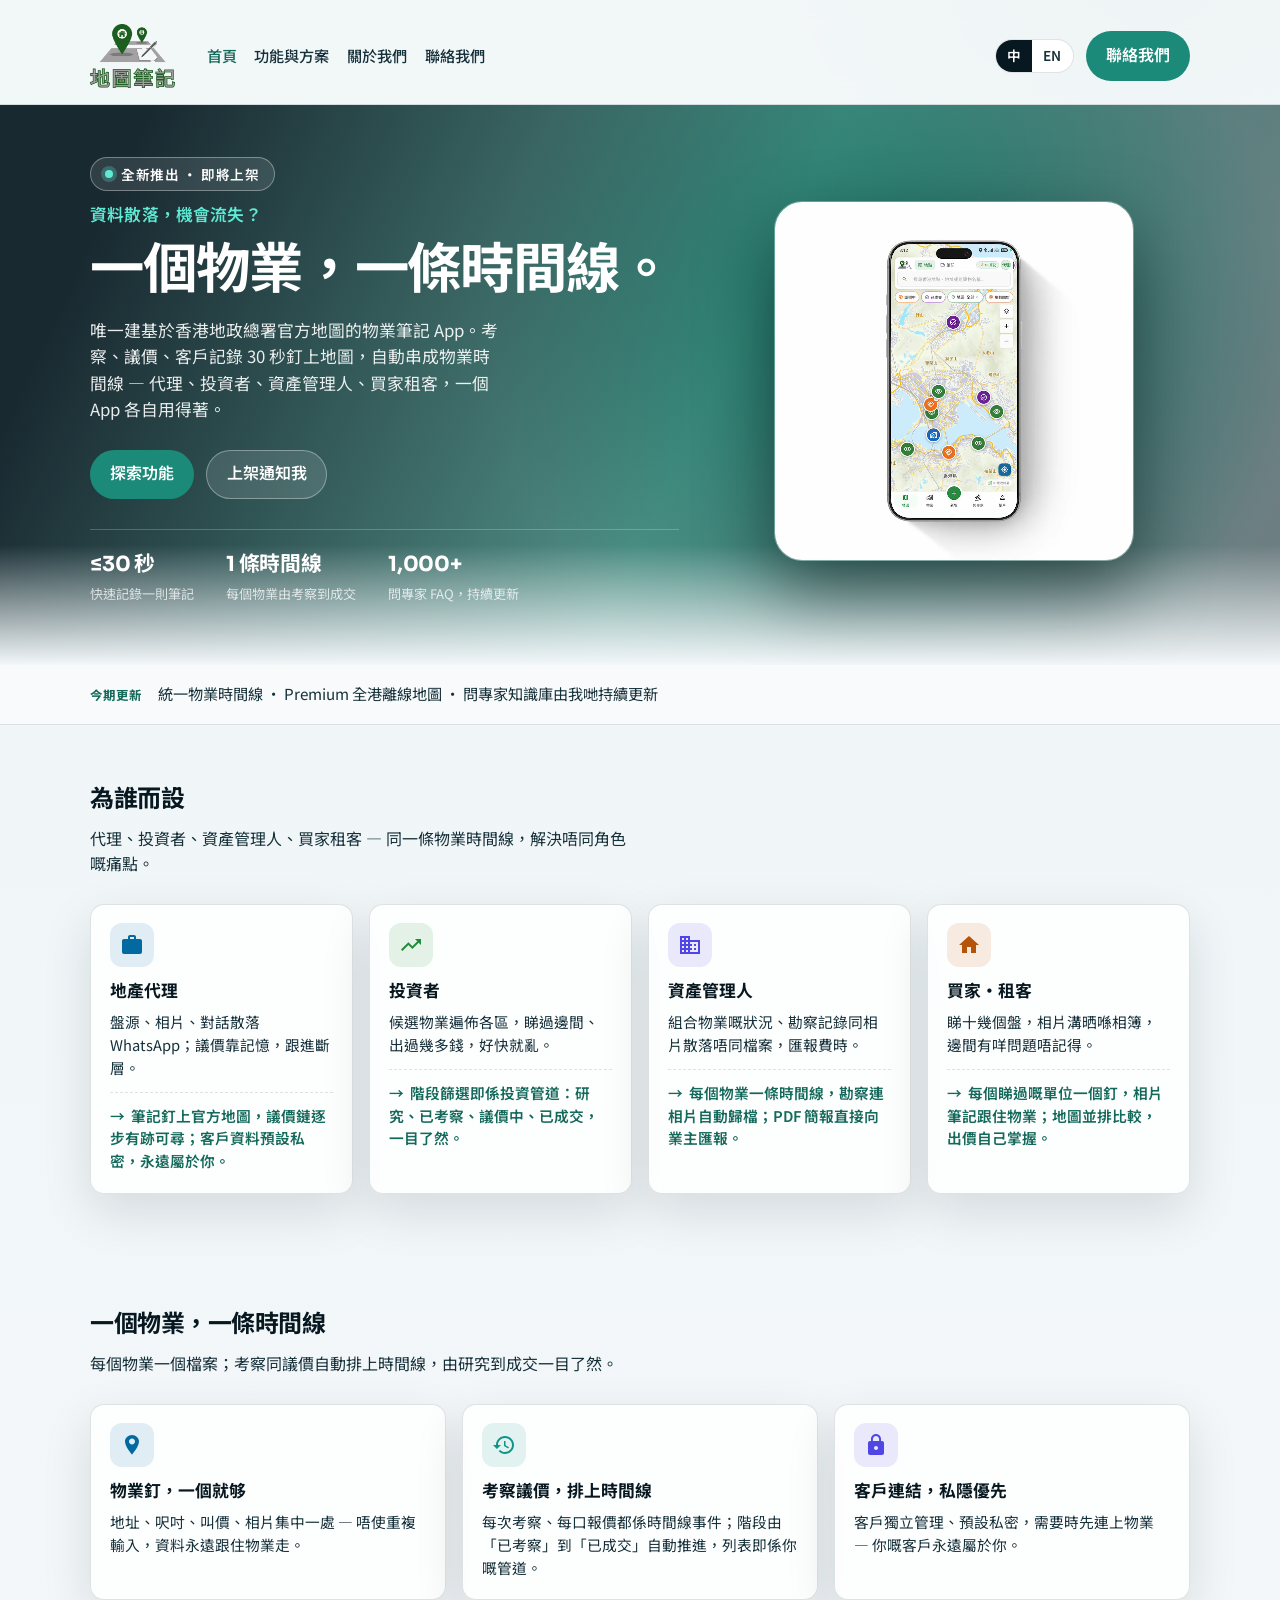
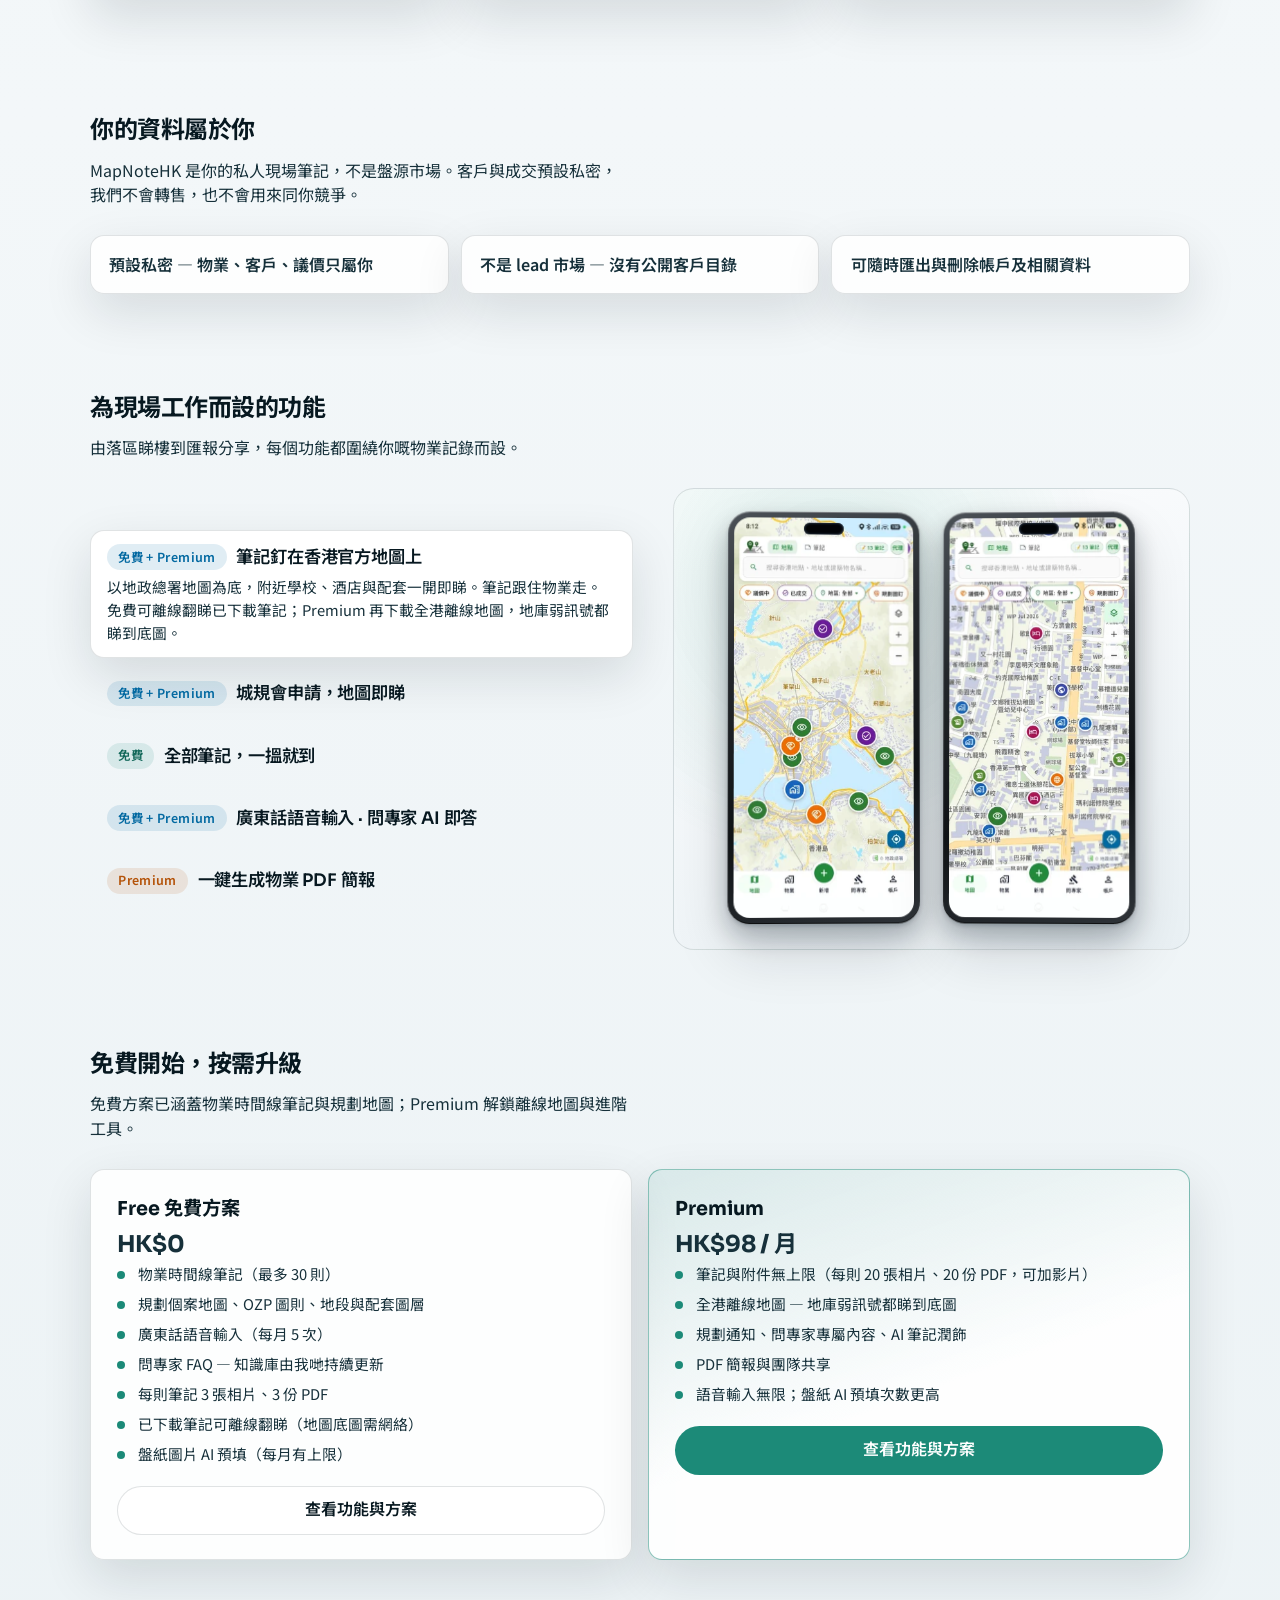
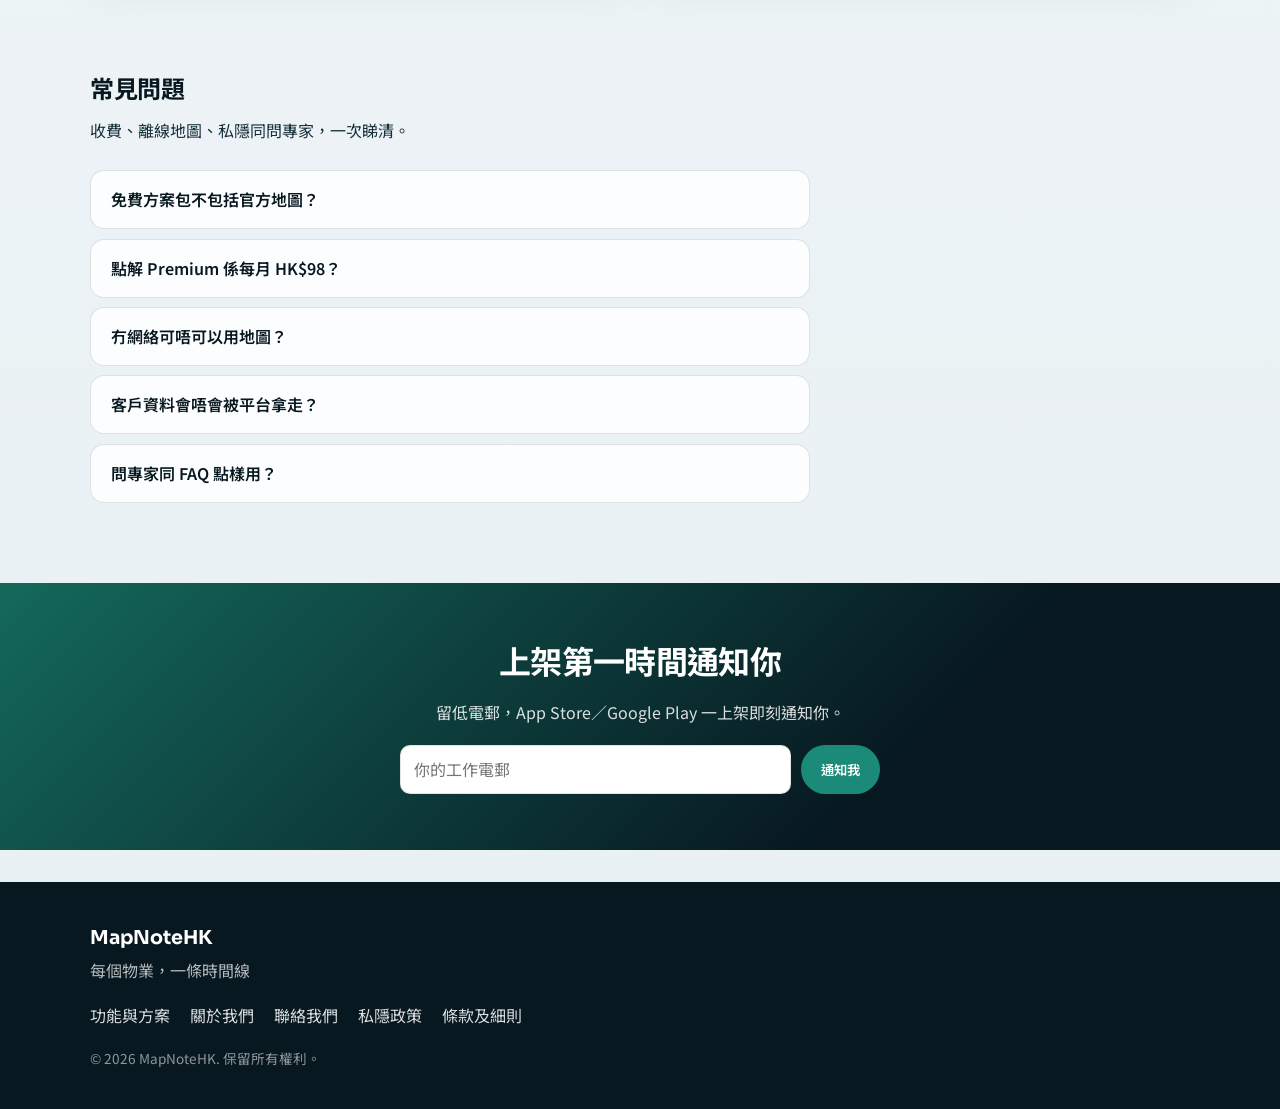
==== commit 695abd07: "Replace feature-3 property list and detail screenshots. The notes panel still showed the old list; s" ====
--- a/index.html
+++ b/index.html
@@ -260,12 +260,12 @@
               <!-- Notes: searchable list + note detail with attachments, side by side -->
               <div class="showcase-duo">
                 <picture class="phone-frame">
-                  <source type="image/webp" srcset="./assets/feature-media-list-280.webp 280w, ./assets/feature-media-list-460.webp 460w" sizes="(max-width: 860px) 42vw, 240px" />
-                  <img src="./assets/feature-media-list-460.png" srcset="./assets/feature-media-list-280.png 280w, ./assets/feature-media-list-460.png 460w" sizes="(max-width: 860px) 42vw, 240px" width="460" height="1024" data-i18n-alt="home.f3Alt" alt="" loading="lazy" decoding="async" />
-                </picture>
-                <picture class="phone-frame">
-                  <source type="image/webp" srcset="./assets/feature-media-detail-280.webp 280w, ./assets/feature-media-detail-460.webp 460w" sizes="(max-width: 860px) 42vw, 240px" />
-                  <img src="./assets/feature-media-detail-460.png" srcset="./assets/feature-media-detail-280.png 280w, ./assets/feature-media-detail-460.png 460w" sizes="(max-width: 860px) 42vw, 240px" width="460" height="1024" data-i18n-alt="home.f3bAlt" alt="" loading="lazy" decoding="async" />
+                  <source type="image/webp" srcset="./assets/feature-media-list-280.webp?v=20260916a 280w, ./assets/feature-media-list-460.webp?v=20260916a 460w" sizes="(max-width: 860px) 42vw, 240px" />
+                  <img src="./assets/feature-media-list-460.png?v=20260916a" srcset="./assets/feature-media-list-280.png?v=20260916a 280w, ./assets/feature-media-list-460.png?v=20260916a 460w" sizes="(max-width: 860px) 42vw, 240px" width="460" height="1024" data-i18n-alt="home.f3Alt" alt="" loading="lazy" decoding="async" />
+                </picture>
+                <picture class="phone-frame">
+                  <source type="image/webp" srcset="./assets/feature-media-detail-280.webp?v=20260916a 280w, ./assets/feature-media-detail-460.webp?v=20260916a 460w" sizes="(max-width: 860px) 42vw, 240px" />
+                  <img src="./assets/feature-media-detail-460.png?v=20260916a" srcset="./assets/feature-media-detail-280.png?v=20260916a 280w, ./assets/feature-media-detail-460.png?v=20260916a 460w" sizes="(max-width: 860px) 42vw, 240px" width="460" height="1024" data-i18n-alt="home.f3bAlt" alt="" loading="lazy" decoding="async" />
                 </picture>
               </div>
             </div>
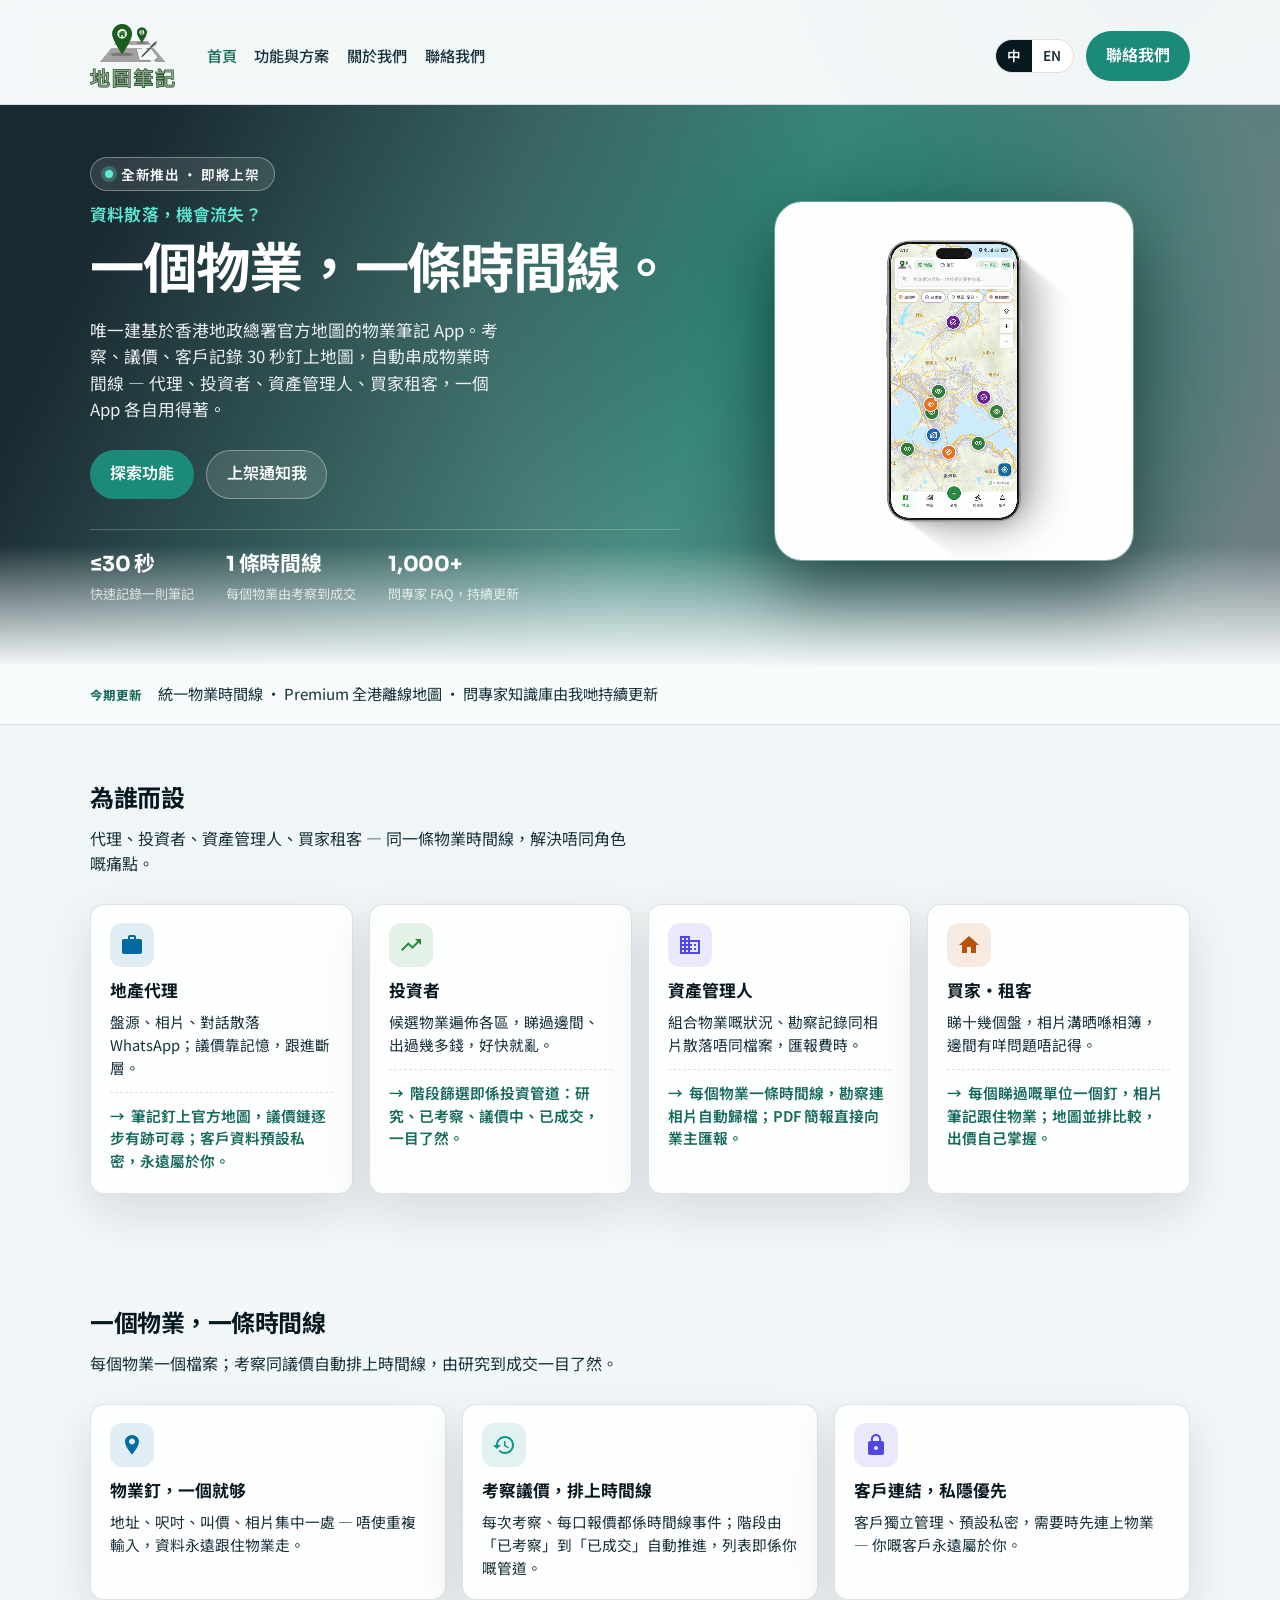
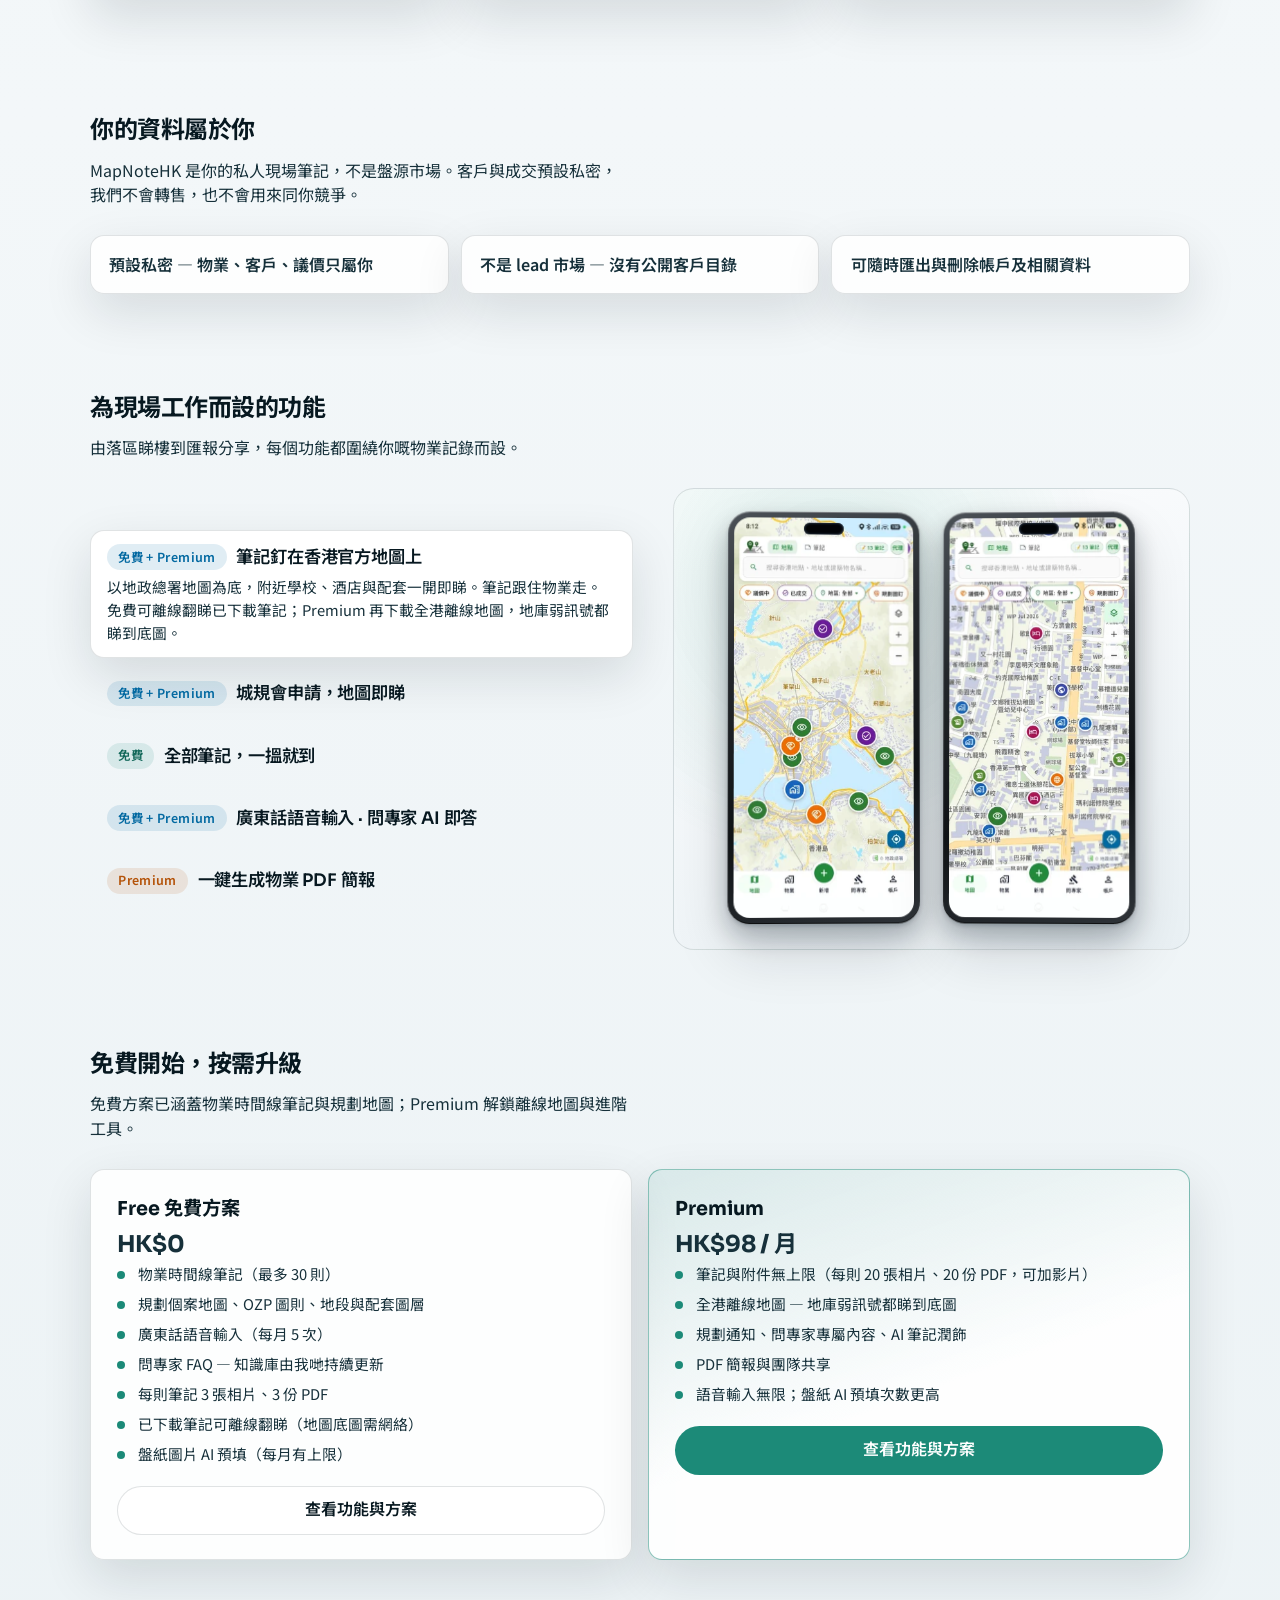
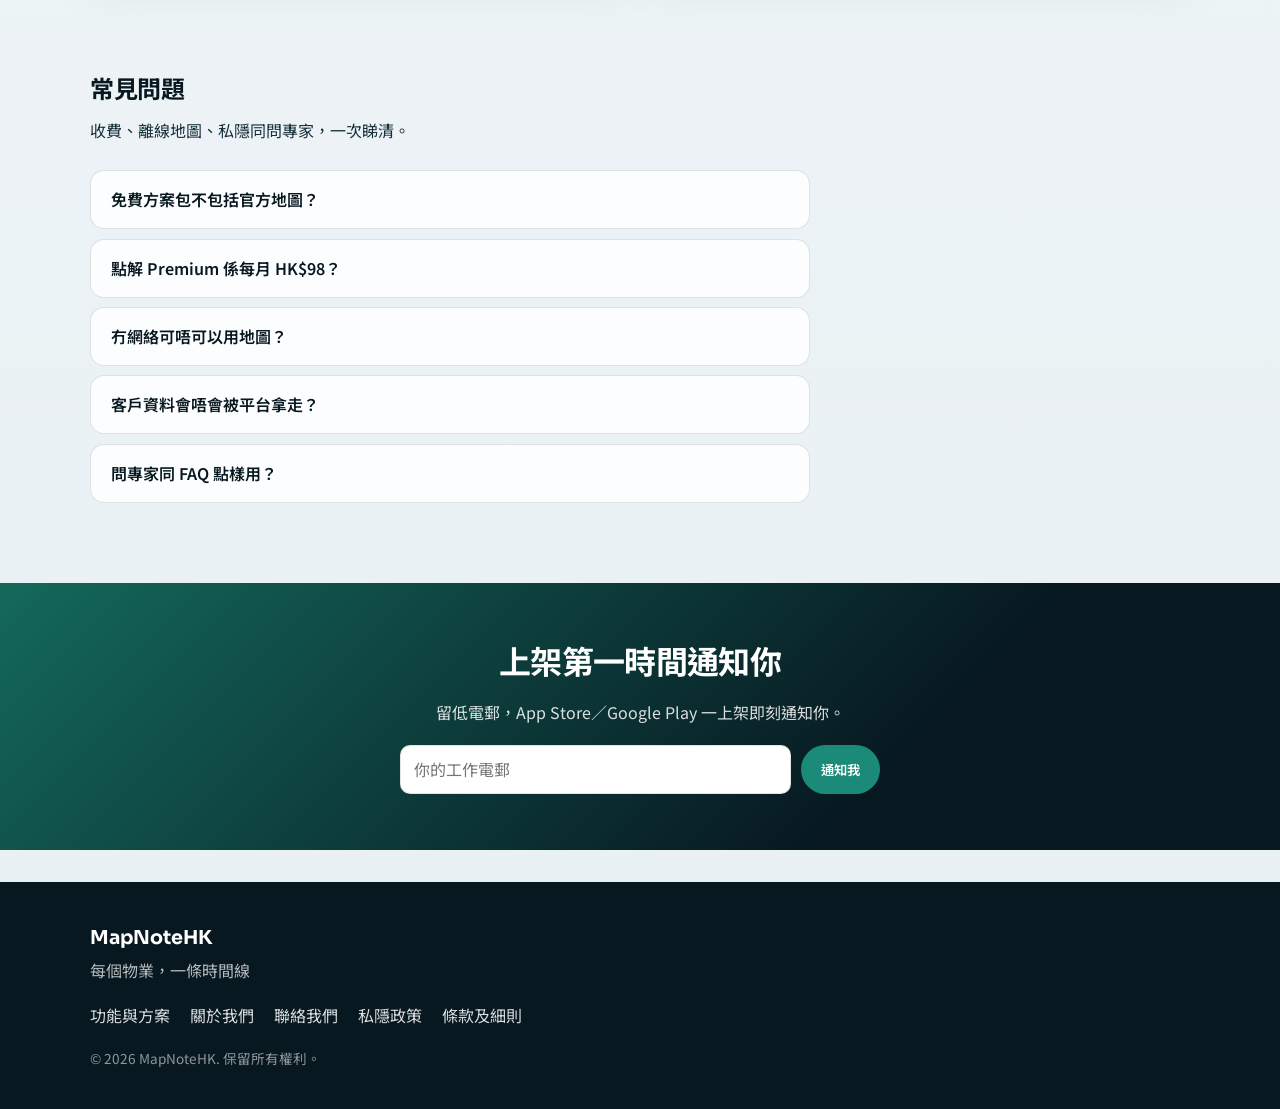
==== commit 5b7a2629: "Replace feature-4 Ask Expert screenshots with stamp duty and GFA answers. The showcase still showed " ====
--- a/index.html
+++ b/index.html
@@ -273,12 +273,12 @@
               <!-- AI expert: comparables answer with sources + pricing advice pair -->
               <div class="showcase-duo">
                 <picture class="phone-frame">
-                  <source type="image/webp" srcset="./assets/feature-expert-comparables-280.webp 280w, ./assets/feature-expert-comparables-460.webp 460w" sizes="(max-width: 860px) 42vw, 240px" />
-                  <img src="./assets/feature-expert-comparables-460.png" srcset="./assets/feature-expert-comparables-280.png 280w, ./assets/feature-expert-comparables-460.png 460w" sizes="(max-width: 860px) 42vw, 240px" width="460" height="1024" data-i18n-alt="home.f4Alt" alt="" loading="lazy" decoding="async" />
-                </picture>
-                <picture class="phone-frame">
-                  <source type="image/webp" srcset="./assets/feature-expert-negotiation-280.webp 280w, ./assets/feature-expert-negotiation-460.webp 460w" sizes="(max-width: 860px) 42vw, 240px" />
-                  <img src="./assets/feature-expert-negotiation-460.png" srcset="./assets/feature-expert-negotiation-280.png 280w, ./assets/feature-expert-negotiation-460.png 460w" sizes="(max-width: 860px) 42vw, 240px" width="460" height="1024" data-i18n-alt="home.f4bAlt" alt="" loading="lazy" decoding="async" />
+                  <source type="image/webp" srcset="./assets/feature-expert-comparables-280.webp?v=20260916a 280w, ./assets/feature-expert-comparables-460.webp?v=20260916a 460w" sizes="(max-width: 860px) 42vw, 240px" />
+                  <img src="./assets/feature-expert-comparables-460.png?v=20260916a" srcset="./assets/feature-expert-comparables-280.png?v=20260916a 280w, ./assets/feature-expert-comparables-460.png?v=20260916a 460w" sizes="(max-width: 860px) 42vw, 240px" width="460" height="1024" data-i18n-alt="home.f4Alt" alt="" loading="lazy" decoding="async" />
+                </picture>
+                <picture class="phone-frame">
+                  <source type="image/webp" srcset="./assets/feature-expert-negotiation-280.webp?v=20260916a 280w, ./assets/feature-expert-negotiation-460.webp?v=20260916a 460w" sizes="(max-width: 860px) 42vw, 240px" />
+                  <img src="./assets/feature-expert-negotiation-460.png?v=20260916a" srcset="./assets/feature-expert-negotiation-280.png?v=20260916a 280w, ./assets/feature-expert-negotiation-460.png?v=20260916a 460w" sizes="(max-width: 860px) 42vw, 240px" width="460" height="1024" data-i18n-alt="home.f4bAlt" alt="" loading="lazy" decoding="async" />
                 </picture>
               </div>
             </div>
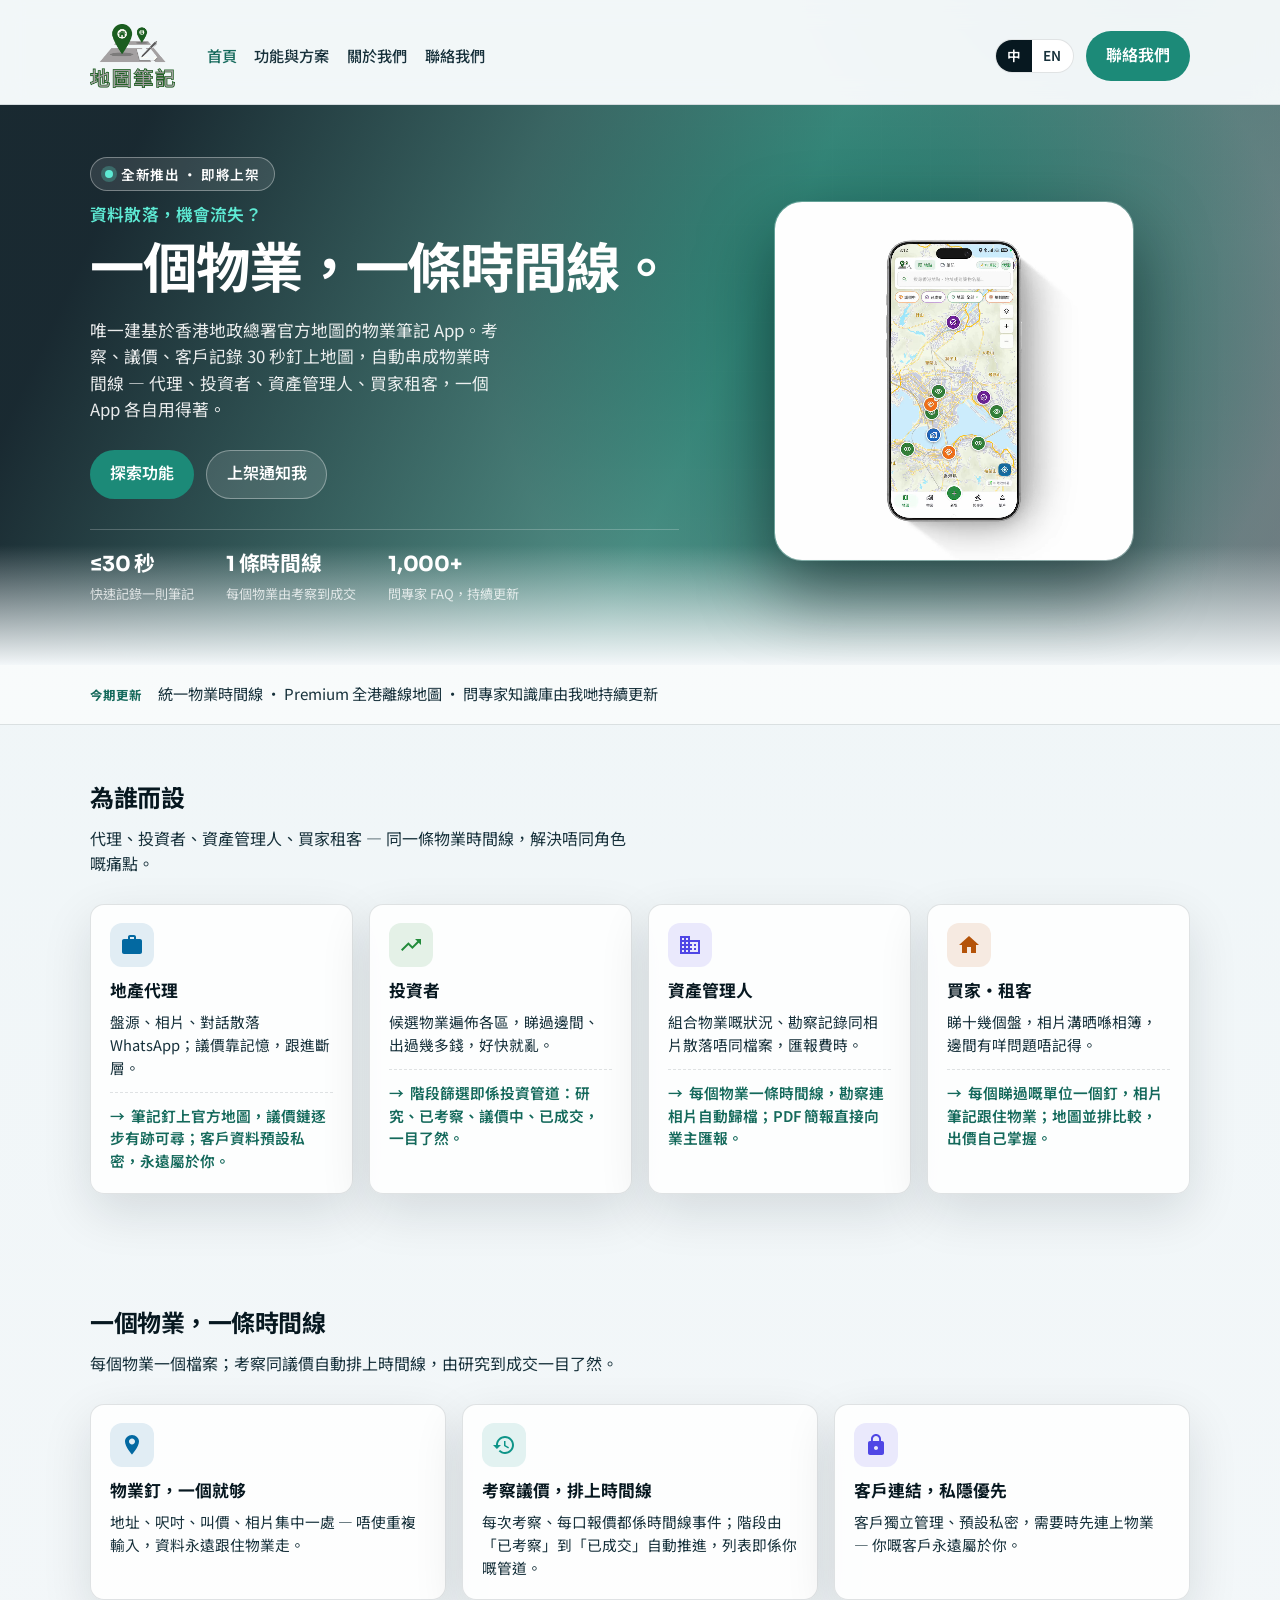
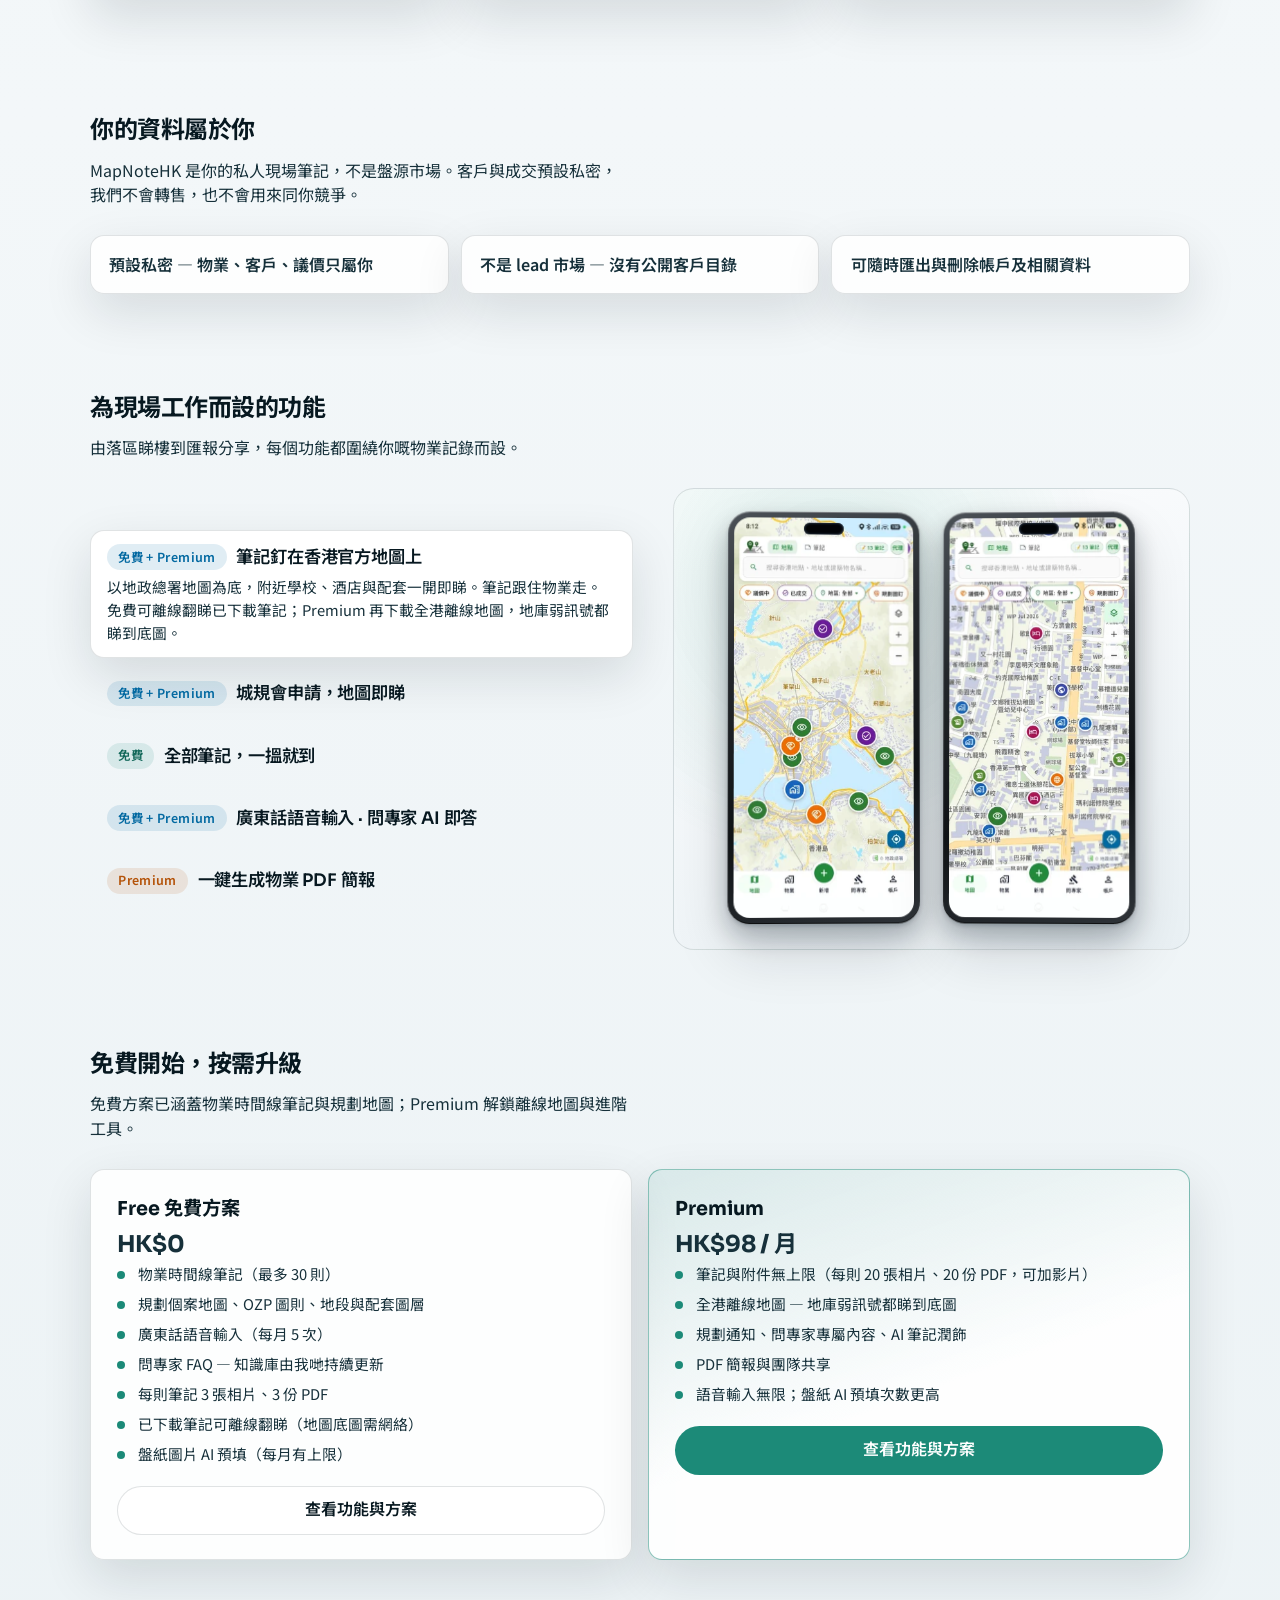
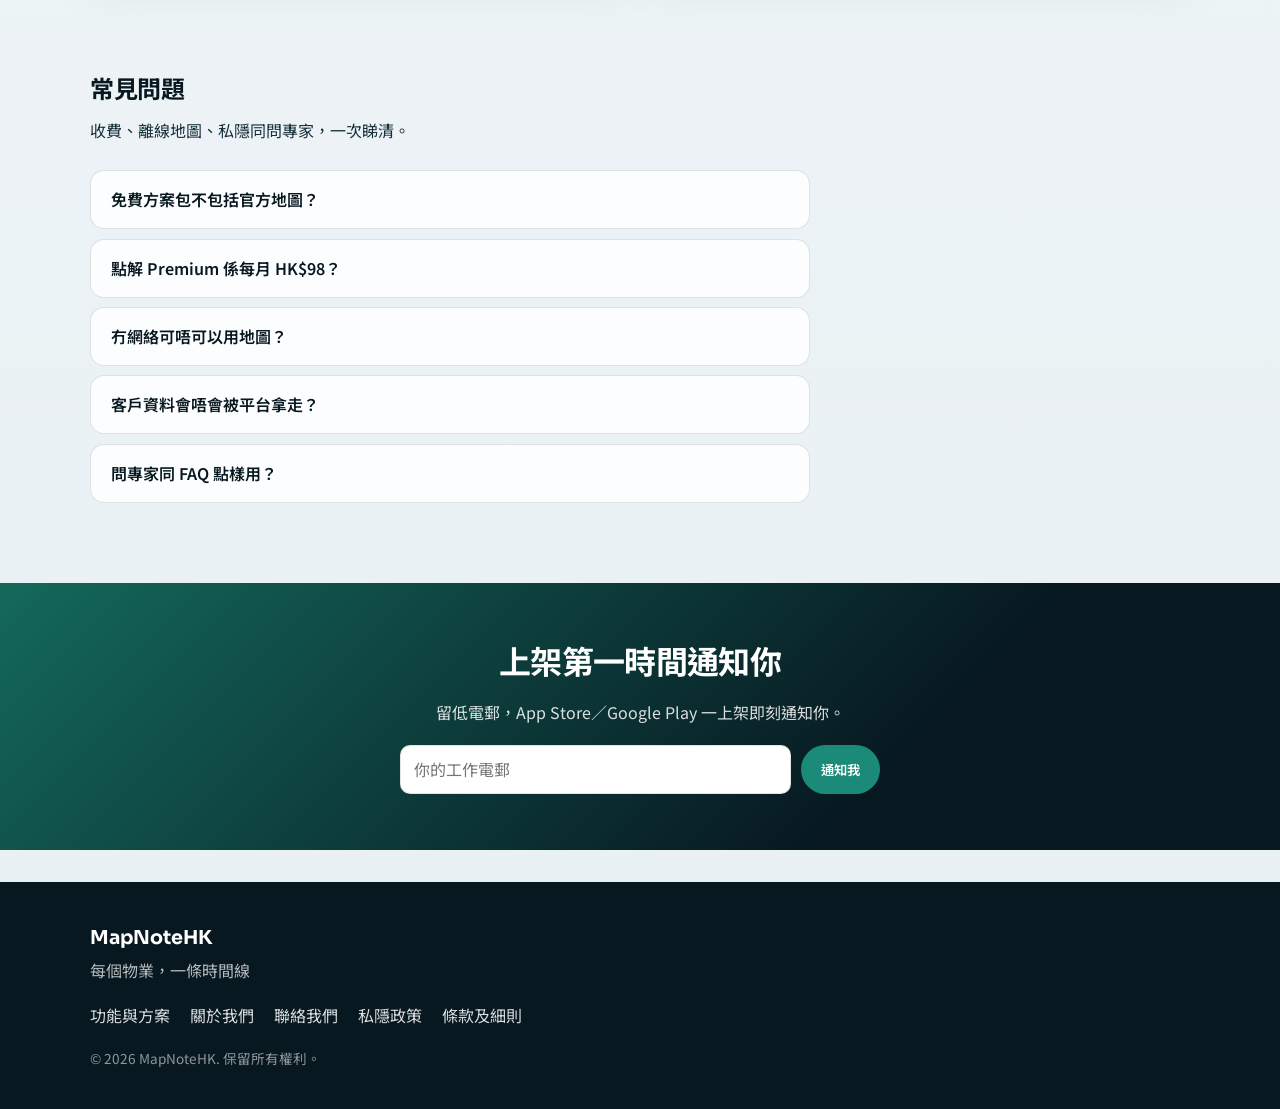
==== commit 626c947f: "Replace feature-5 PDF brochure pages with the Mid-Levels listing. The showcase still showed older pa" ====
--- a/index.html
+++ b/index.html
@@ -286,12 +286,12 @@
               <!-- Real generated brochure: maps cover + details/photos shown as a page pair -->
               <div class="showcase-duo showcase-duo-paper">
                 <picture>
-                  <source type="image/webp" srcset="./assets/feature-pdf-p1-320.webp 320w, ./assets/feature-pdf-p1-640.webp 640w" sizes="(max-width: 860px) 42vw, 283px" />
-                  <img src="./assets/feature-pdf-p1-640.png" srcset="./assets/feature-pdf-p1-320.png 320w, ./assets/feature-pdf-p1-640.png 640w" sizes="(max-width: 860px) 42vw, 283px" width="640" height="905" data-i18n-alt="home.f5AltP1" alt="" loading="lazy" decoding="async" />
+                  <source type="image/webp" srcset="./assets/feature-pdf-p1-320.webp?v=20260916a 320w, ./assets/feature-pdf-p1-640.webp?v=20260916a 640w" sizes="(max-width: 860px) 42vw, 283px" />
+                  <img src="./assets/feature-pdf-p1-640.png?v=20260916a" srcset="./assets/feature-pdf-p1-320.png?v=20260916a 320w, ./assets/feature-pdf-p1-640.png?v=20260916a 640w" sizes="(max-width: 860px) 42vw, 283px" width="640" height="905" data-i18n-alt="home.f5AltP1" alt="" loading="lazy" decoding="async" />
                 </picture>
                 <picture>
-                  <source type="image/webp" srcset="./assets/feature-pdf-p2-320.webp 320w, ./assets/feature-pdf-p2-640.webp 640w" sizes="(max-width: 860px) 42vw, 283px" />
-                  <img src="./assets/feature-pdf-p2-640.png" srcset="./assets/feature-pdf-p2-320.png 320w, ./assets/feature-pdf-p2-640.png 640w" sizes="(max-width: 860px) 42vw, 283px" width="640" height="905" data-i18n-alt="home.f5AltP2" alt="" loading="lazy" decoding="async" />
+                  <source type="image/webp" srcset="./assets/feature-pdf-p2-320.webp?v=20260916a 320w, ./assets/feature-pdf-p2-640.webp?v=20260916a 640w" sizes="(max-width: 860px) 42vw, 283px" />
+                  <img src="./assets/feature-pdf-p2-640.png?v=20260916a" srcset="./assets/feature-pdf-p2-320.png?v=20260916a 320w, ./assets/feature-pdf-p2-640.png?v=20260916a 640w" sizes="(max-width: 860px) 42vw, 283px" width="640" height="905" data-i18n-alt="home.f5AltP2" alt="" loading="lazy" decoding="async" />
                 </picture>
               </div>
             </div>
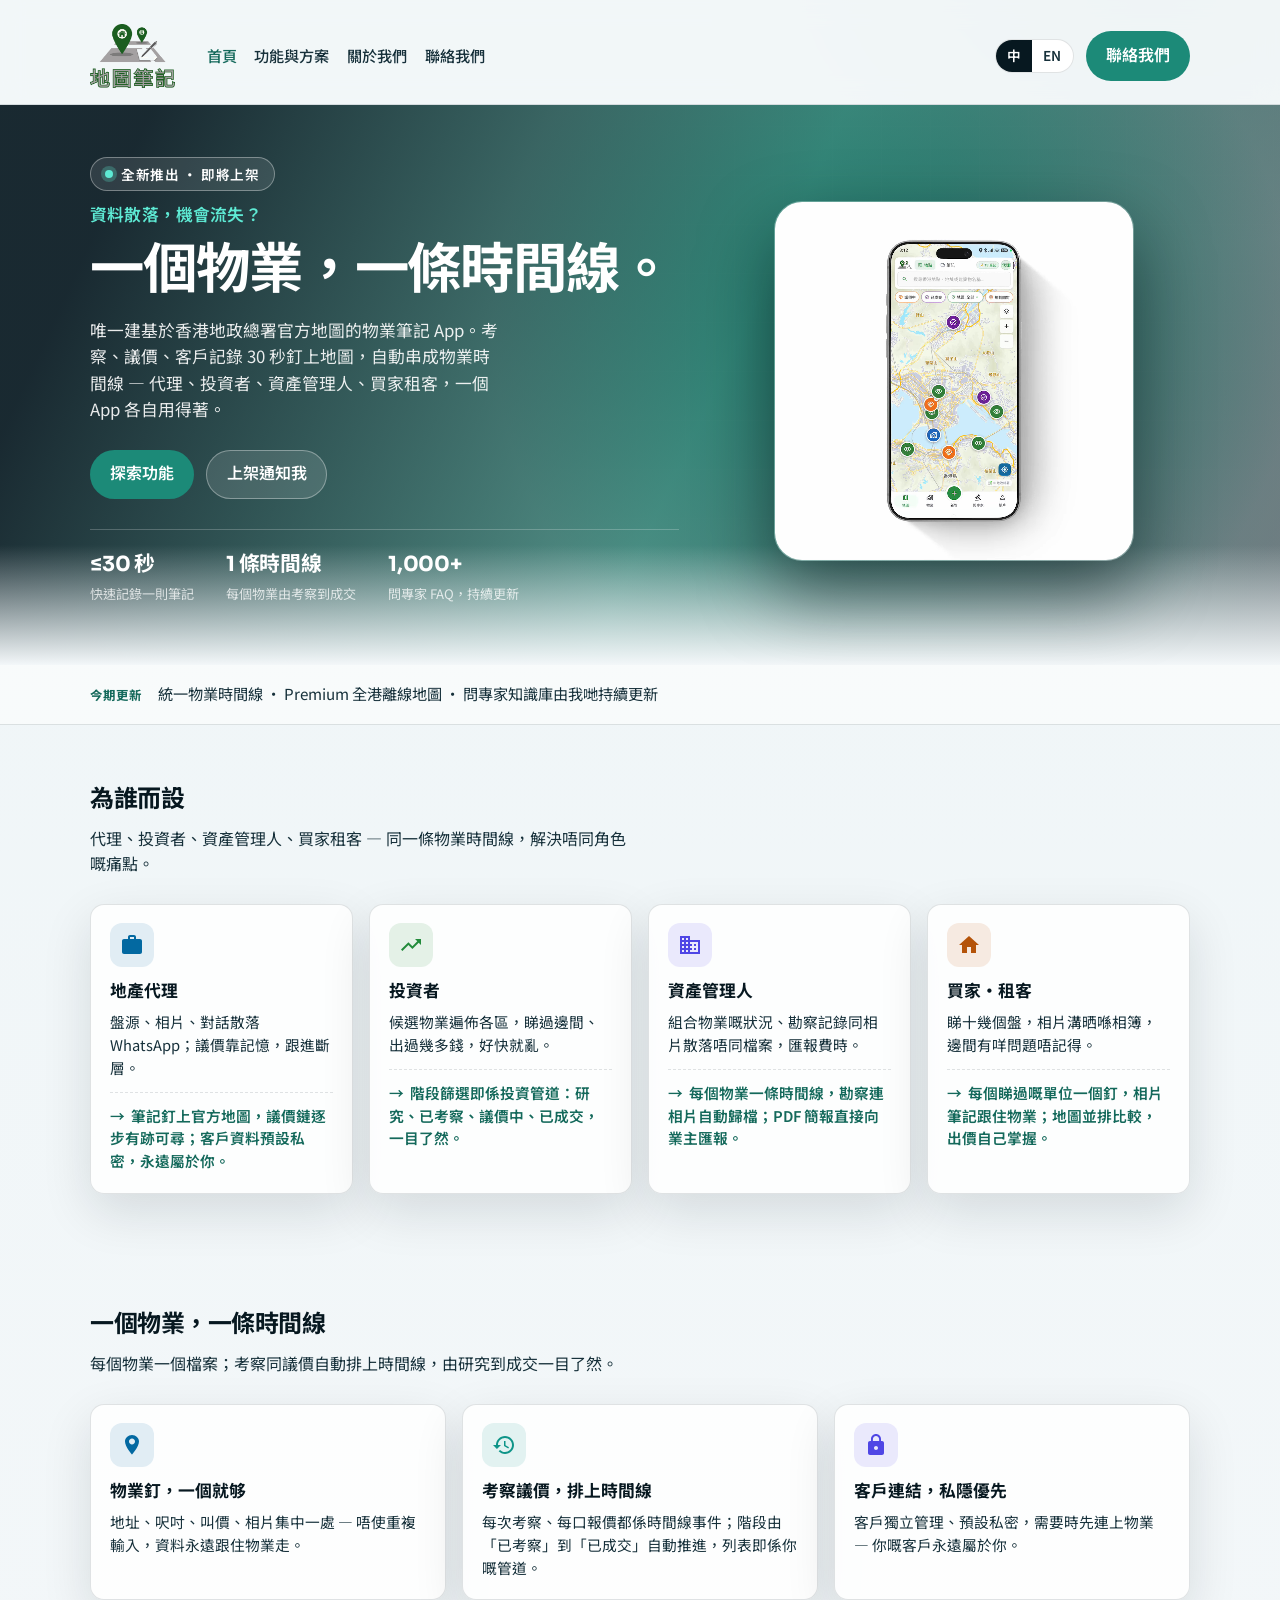
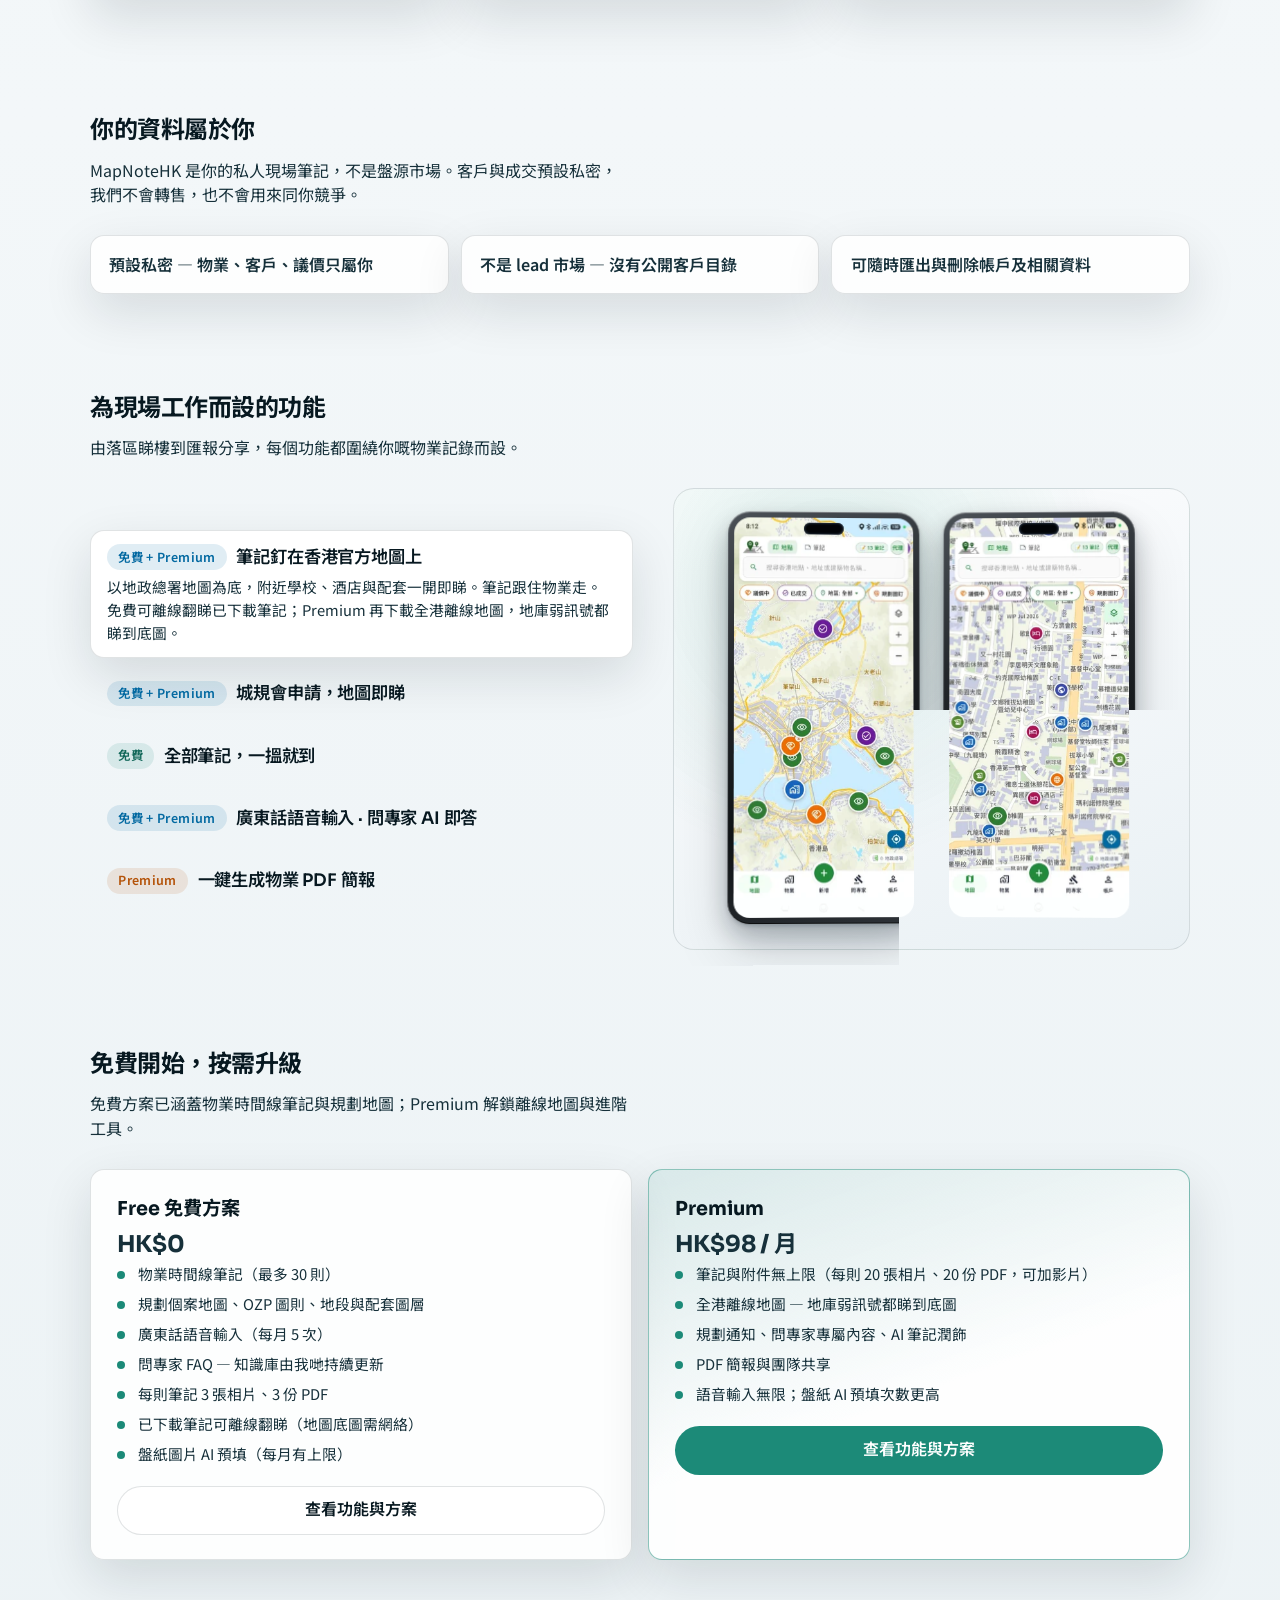
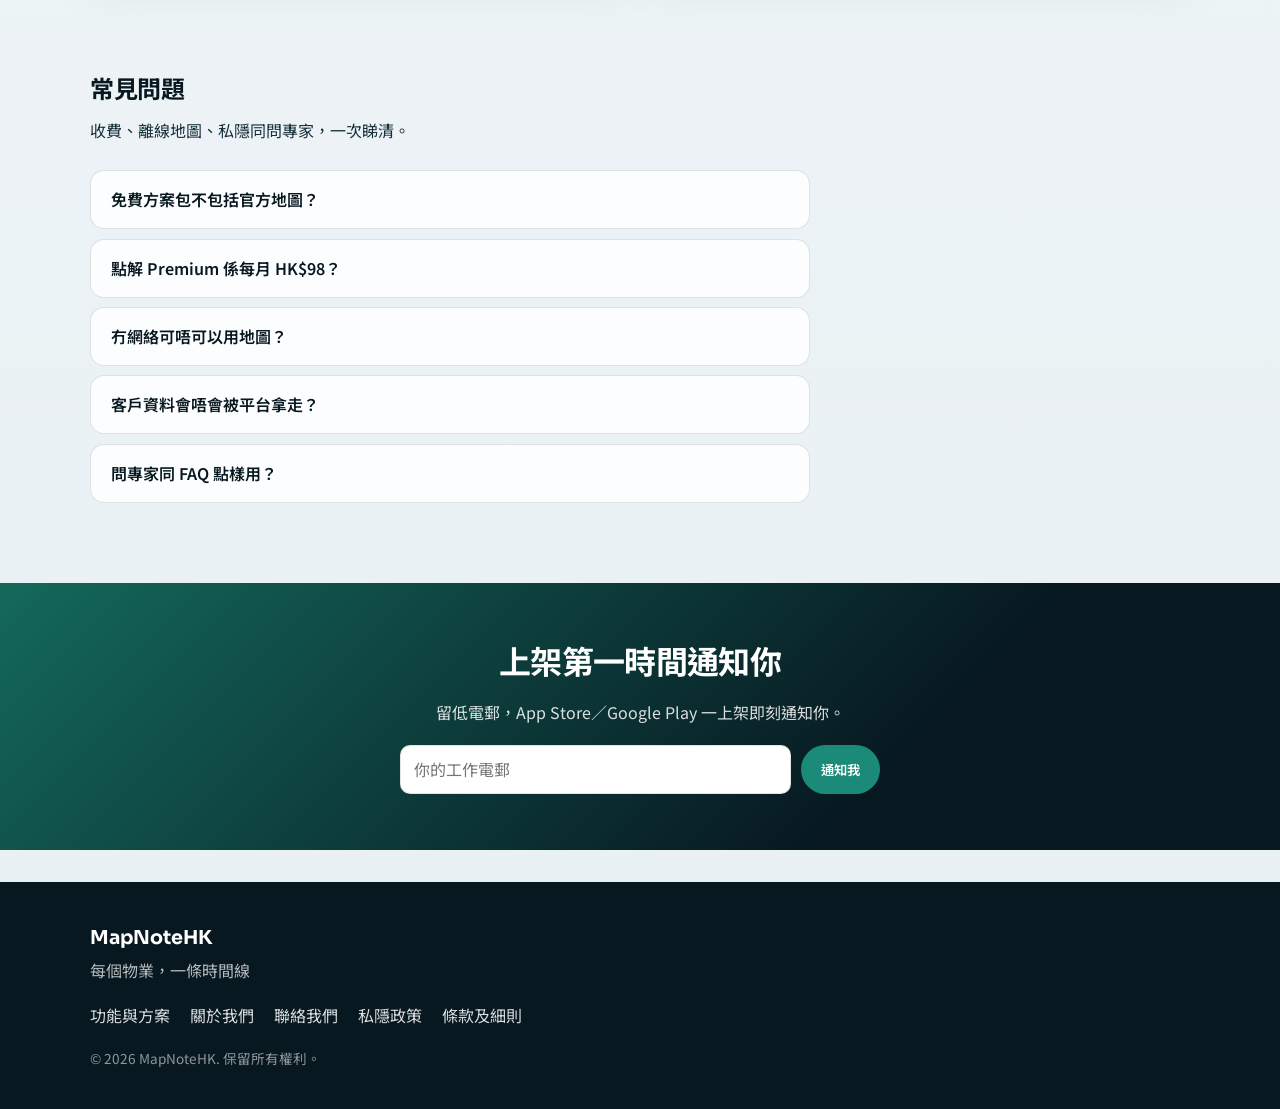
==== commit 6d90932f: "Bump feature screenshot cache-bust so the new PDF pages load. The brochure files changed under the s" ====
--- a/index.html
+++ b/index.html
@@ -234,12 +234,12 @@
               <!-- Map note + layer overlays: first panel = no lazy load on the lead shot. -->
               <div class="showcase-duo">
                 <picture class="phone-frame">
-                  <source type="image/webp" srcset="./assets/feature-map-280.webp?v=20260916a 280w, ./assets/feature-map-460.webp?v=20260916a 460w" sizes="(max-width: 860px) 42vw, 240px" />
-                  <img src="./assets/feature-map-460.png?v=20260916a" srcset="./assets/feature-map-280.png?v=20260916a 280w, ./assets/feature-map-460.png?v=20260916a 460w" sizes="(max-width: 860px) 42vw, 240px" width="460" height="1024" data-i18n-alt="home.f1Alt" alt="App 截圖：釘在香港官方地圖上的筆記" decoding="async" />
-                </picture>
-                <picture class="phone-frame">
-                  <source type="image/webp" srcset="./assets/feature-overlay-280.webp?v=20260916a 280w, ./assets/feature-overlay-460.webp?v=20260916a 460w" sizes="(max-width: 860px) 42vw, 240px" />
-                  <img src="./assets/feature-overlay-460.png?v=20260916a" srcset="./assets/feature-overlay-280.png?v=20260916a 280w, ./assets/feature-overlay-460.png?v=20260916a 460w" sizes="(max-width: 860px) 42vw, 240px" width="460" height="1024" data-i18n-alt="home.f1bAlt" alt="App 截圖：地段界線、小一校網與配套圖層疊加顯示" loading="lazy" decoding="async" />
+                  <source type="image/webp" srcset="./assets/feature-map-280.webp?v=20260916b 280w, ./assets/feature-map-460.webp?v=20260916b 460w" sizes="(max-width: 860px) 42vw, 240px" />
+                  <img src="./assets/feature-map-460.png?v=20260916b" srcset="./assets/feature-map-280.png?v=20260916b 280w, ./assets/feature-map-460.png?v=20260916b 460w" sizes="(max-width: 860px) 42vw, 240px" width="460" height="1024" data-i18n-alt="home.f1Alt" alt="App 截圖：釘在香港官方地圖上的筆記" decoding="async" />
+                </picture>
+                <picture class="phone-frame">
+                  <source type="image/webp" srcset="./assets/feature-overlay-280.webp?v=20260916b 280w, ./assets/feature-overlay-460.webp?v=20260916b 460w" sizes="(max-width: 860px) 42vw, 240px" />
+                  <img src="./assets/feature-overlay-460.png?v=20260916b" srcset="./assets/feature-overlay-280.png?v=20260916b 280w, ./assets/feature-overlay-460.png?v=20260916b 460w" sizes="(max-width: 860px) 42vw, 240px" width="460" height="1024" data-i18n-alt="home.f1bAlt" alt="App 截圖：地段界線、小一校網與配套圖層疊加顯示" loading="lazy" decoding="async" />
                 </picture>
               </div>
             </div>
@@ -247,12 +247,12 @@
               <!-- Planning applications: district pin map + case detail pair. -->
               <div class="showcase-duo">
                 <picture class="phone-frame">
-                  <source type="image/webp" srcset="./assets/feature-planning-pins-280.webp?v=20260916a 280w, ./assets/feature-planning-pins-460.webp?v=20260916a 460w" sizes="(max-width: 860px) 42vw, 240px" />
-                  <img src="./assets/feature-planning-pins-460.png?v=20260916a" srcset="./assets/feature-planning-pins-280.png?v=20260916a 280w, ./assets/feature-planning-pins-460.png?v=20260916a 460w" sizes="(max-width: 860px) 42vw, 240px" width="460" height="1024" data-i18n-alt="home.f2Alt" alt="App 截圖：各區城規會規劃申請釘在地圖上" loading="lazy" decoding="async" />
-                </picture>
-                <picture class="phone-frame">
-                  <source type="image/webp" srcset="./assets/feature-planning-detail-280.webp?v=20260916a 280w, ./assets/feature-planning-detail-460.webp?v=20260916a 460w" sizes="(max-width: 860px) 42vw, 240px" />
-                  <img src="./assets/feature-planning-detail-460.png?v=20260916a" srcset="./assets/feature-planning-detail-280.png?v=20260916a 280w, ./assets/feature-planning-detail-460.png?v=20260916a 460w" sizes="(max-width: 860px) 42vw, 240px" width="460" height="1024" data-i18n-alt="home.f2bAlt" alt="App 截圖：規劃申請個案詳情、申請用途與附件" loading="lazy" decoding="async" />
+                  <source type="image/webp" srcset="./assets/feature-planning-pins-280.webp?v=20260916b 280w, ./assets/feature-planning-pins-460.webp?v=20260916b 460w" sizes="(max-width: 860px) 42vw, 240px" />
+                  <img src="./assets/feature-planning-pins-460.png?v=20260916b" srcset="./assets/feature-planning-pins-280.png?v=20260916b 280w, ./assets/feature-planning-pins-460.png?v=20260916b 460w" sizes="(max-width: 860px) 42vw, 240px" width="460" height="1024" data-i18n-alt="home.f2Alt" alt="App 截圖：各區城規會規劃申請釘在地圖上" loading="lazy" decoding="async" />
+                </picture>
+                <picture class="phone-frame">
+                  <source type="image/webp" srcset="./assets/feature-planning-detail-280.webp?v=20260916b 280w, ./assets/feature-planning-detail-460.webp?v=20260916b 460w" sizes="(max-width: 860px) 42vw, 240px" />
+                  <img src="./assets/feature-planning-detail-460.png?v=20260916b" srcset="./assets/feature-planning-detail-280.png?v=20260916b 280w, ./assets/feature-planning-detail-460.png?v=20260916b 460w" sizes="(max-width: 860px) 42vw, 240px" width="460" height="1024" data-i18n-alt="home.f2bAlt" alt="App 截圖：規劃申請個案詳情、申請用途與附件" loading="lazy" decoding="async" />
                 </picture>
               </div>
             </div>
@@ -260,12 +260,12 @@
               <!-- Notes: searchable list + note detail with attachments, side by side -->
               <div class="showcase-duo">
                 <picture class="phone-frame">
-                  <source type="image/webp" srcset="./assets/feature-media-list-280.webp?v=20260916a 280w, ./assets/feature-media-list-460.webp?v=20260916a 460w" sizes="(max-width: 860px) 42vw, 240px" />
-                  <img src="./assets/feature-media-list-460.png?v=20260916a" srcset="./assets/feature-media-list-280.png?v=20260916a 280w, ./assets/feature-media-list-460.png?v=20260916a 460w" sizes="(max-width: 860px) 42vw, 240px" width="460" height="1024" data-i18n-alt="home.f3Alt" alt="" loading="lazy" decoding="async" />
-                </picture>
-                <picture class="phone-frame">
-                  <source type="image/webp" srcset="./assets/feature-media-detail-280.webp?v=20260916a 280w, ./assets/feature-media-detail-460.webp?v=20260916a 460w" sizes="(max-width: 860px) 42vw, 240px" />
-                  <img src="./assets/feature-media-detail-460.png?v=20260916a" srcset="./assets/feature-media-detail-280.png?v=20260916a 280w, ./assets/feature-media-detail-460.png?v=20260916a 460w" sizes="(max-width: 860px) 42vw, 240px" width="460" height="1024" data-i18n-alt="home.f3bAlt" alt="" loading="lazy" decoding="async" />
+                  <source type="image/webp" srcset="./assets/feature-media-list-280.webp?v=20260916b 280w, ./assets/feature-media-list-460.webp?v=20260916b 460w" sizes="(max-width: 860px) 42vw, 240px" />
+                  <img src="./assets/feature-media-list-460.png?v=20260916b" srcset="./assets/feature-media-list-280.png?v=20260916b 280w, ./assets/feature-media-list-460.png?v=20260916b 460w" sizes="(max-width: 860px) 42vw, 240px" width="460" height="1024" data-i18n-alt="home.f3Alt" alt="" loading="lazy" decoding="async" />
+                </picture>
+                <picture class="phone-frame">
+                  <source type="image/webp" srcset="./assets/feature-media-detail-280.webp?v=20260916b 280w, ./assets/feature-media-detail-460.webp?v=20260916b 460w" sizes="(max-width: 860px) 42vw, 240px" />
+                  <img src="./assets/feature-media-detail-460.png?v=20260916b" srcset="./assets/feature-media-detail-280.png?v=20260916b 280w, ./assets/feature-media-detail-460.png?v=20260916b 460w" sizes="(max-width: 860px) 42vw, 240px" width="460" height="1024" data-i18n-alt="home.f3bAlt" alt="" loading="lazy" decoding="async" />
                 </picture>
               </div>
             </div>
@@ -273,12 +273,12 @@
               <!-- AI expert: comparables answer with sources + pricing advice pair -->
               <div class="showcase-duo">
                 <picture class="phone-frame">
-                  <source type="image/webp" srcset="./assets/feature-expert-comparables-280.webp?v=20260916a 280w, ./assets/feature-expert-comparables-460.webp?v=20260916a 460w" sizes="(max-width: 860px) 42vw, 240px" />
-                  <img src="./assets/feature-expert-comparables-460.png?v=20260916a" srcset="./assets/feature-expert-comparables-280.png?v=20260916a 280w, ./assets/feature-expert-comparables-460.png?v=20260916a 460w" sizes="(max-width: 860px) 42vw, 240px" width="460" height="1024" data-i18n-alt="home.f4Alt" alt="" loading="lazy" decoding="async" />
-                </picture>
-                <picture class="phone-frame">
-                  <source type="image/webp" srcset="./assets/feature-expert-negotiation-280.webp?v=20260916a 280w, ./assets/feature-expert-negotiation-460.webp?v=20260916a 460w" sizes="(max-width: 860px) 42vw, 240px" />
-                  <img src="./assets/feature-expert-negotiation-460.png?v=20260916a" srcset="./assets/feature-expert-negotiation-280.png?v=20260916a 280w, ./assets/feature-expert-negotiation-460.png?v=20260916a 460w" sizes="(max-width: 860px) 42vw, 240px" width="460" height="1024" data-i18n-alt="home.f4bAlt" alt="" loading="lazy" decoding="async" />
+                  <source type="image/webp" srcset="./assets/feature-expert-comparables-280.webp?v=20260916b 280w, ./assets/feature-expert-comparables-460.webp?v=20260916b 460w" sizes="(max-width: 860px) 42vw, 240px" />
+                  <img src="./assets/feature-expert-comparables-460.png?v=20260916b" srcset="./assets/feature-expert-comparables-280.png?v=20260916b 280w, ./assets/feature-expert-comparables-460.png?v=20260916b 460w" sizes="(max-width: 860px) 42vw, 240px" width="460" height="1024" data-i18n-alt="home.f4Alt" alt="" loading="lazy" decoding="async" />
+                </picture>
+                <picture class="phone-frame">
+                  <source type="image/webp" srcset="./assets/feature-expert-negotiation-280.webp?v=20260916b 280w, ./assets/feature-expert-negotiation-460.webp?v=20260916b 460w" sizes="(max-width: 860px) 42vw, 240px" />
+                  <img src="./assets/feature-expert-negotiation-460.png?v=20260916b" srcset="./assets/feature-expert-negotiation-280.png?v=20260916b 280w, ./assets/feature-expert-negotiation-460.png?v=20260916b 460w" sizes="(max-width: 860px) 42vw, 240px" width="460" height="1024" data-i18n-alt="home.f4bAlt" alt="" loading="lazy" decoding="async" />
                 </picture>
               </div>
             </div>
@@ -286,12 +286,12 @@
               <!-- Real generated brochure: maps cover + details/photos shown as a page pair -->
               <div class="showcase-duo showcase-duo-paper">
                 <picture>
-                  <source type="image/webp" srcset="./assets/feature-pdf-p1-320.webp?v=20260916a 320w, ./assets/feature-pdf-p1-640.webp?v=20260916a 640w" sizes="(max-width: 860px) 42vw, 283px" />
-                  <img src="./assets/feature-pdf-p1-640.png?v=20260916a" srcset="./assets/feature-pdf-p1-320.png?v=20260916a 320w, ./assets/feature-pdf-p1-640.png?v=20260916a 640w" sizes="(max-width: 860px) 42vw, 283px" width="640" height="905" data-i18n-alt="home.f5AltP1" alt="" loading="lazy" decoding="async" />
+                  <source type="image/webp" srcset="./assets/feature-pdf-p1-320.webp?v=20260916b 320w, ./assets/feature-pdf-p1-640.webp?v=20260916b 640w" sizes="(max-width: 860px) 42vw, 283px" />
+                  <img src="./assets/feature-pdf-p1-640.png?v=20260916b" srcset="./assets/feature-pdf-p1-320.png?v=20260916b 320w, ./assets/feature-pdf-p1-640.png?v=20260916b 640w" sizes="(max-width: 860px) 42vw, 283px" width="640" height="905" data-i18n-alt="home.f5AltP1" alt="" loading="lazy" decoding="async" />
                 </picture>
                 <picture>
-                  <source type="image/webp" srcset="./assets/feature-pdf-p2-320.webp?v=20260916a 320w, ./assets/feature-pdf-p2-640.webp?v=20260916a 640w" sizes="(max-width: 860px) 42vw, 283px" />
-                  <img src="./assets/feature-pdf-p2-640.png?v=20260916a" srcset="./assets/feature-pdf-p2-320.png?v=20260916a 320w, ./assets/feature-pdf-p2-640.png?v=20260916a 640w" sizes="(max-width: 860px) 42vw, 283px" width="640" height="905" data-i18n-alt="home.f5AltP2" alt="" loading="lazy" decoding="async" />
+                  <source type="image/webp" srcset="./assets/feature-pdf-p2-320.webp?v=20260916b 320w, ./assets/feature-pdf-p2-640.webp?v=20260916b 640w" sizes="(max-width: 860px) 42vw, 283px" />
+                  <img src="./assets/feature-pdf-p2-640.png?v=20260916b" srcset="./assets/feature-pdf-p2-320.png?v=20260916b 320w, ./assets/feature-pdf-p2-640.png?v=20260916b 640w" sizes="(max-width: 860px) 42vw, 283px" width="640" height="905" data-i18n-alt="home.f5AltP2" alt="" loading="lazy" decoding="async" />
                 </picture>
               </div>
             </div>
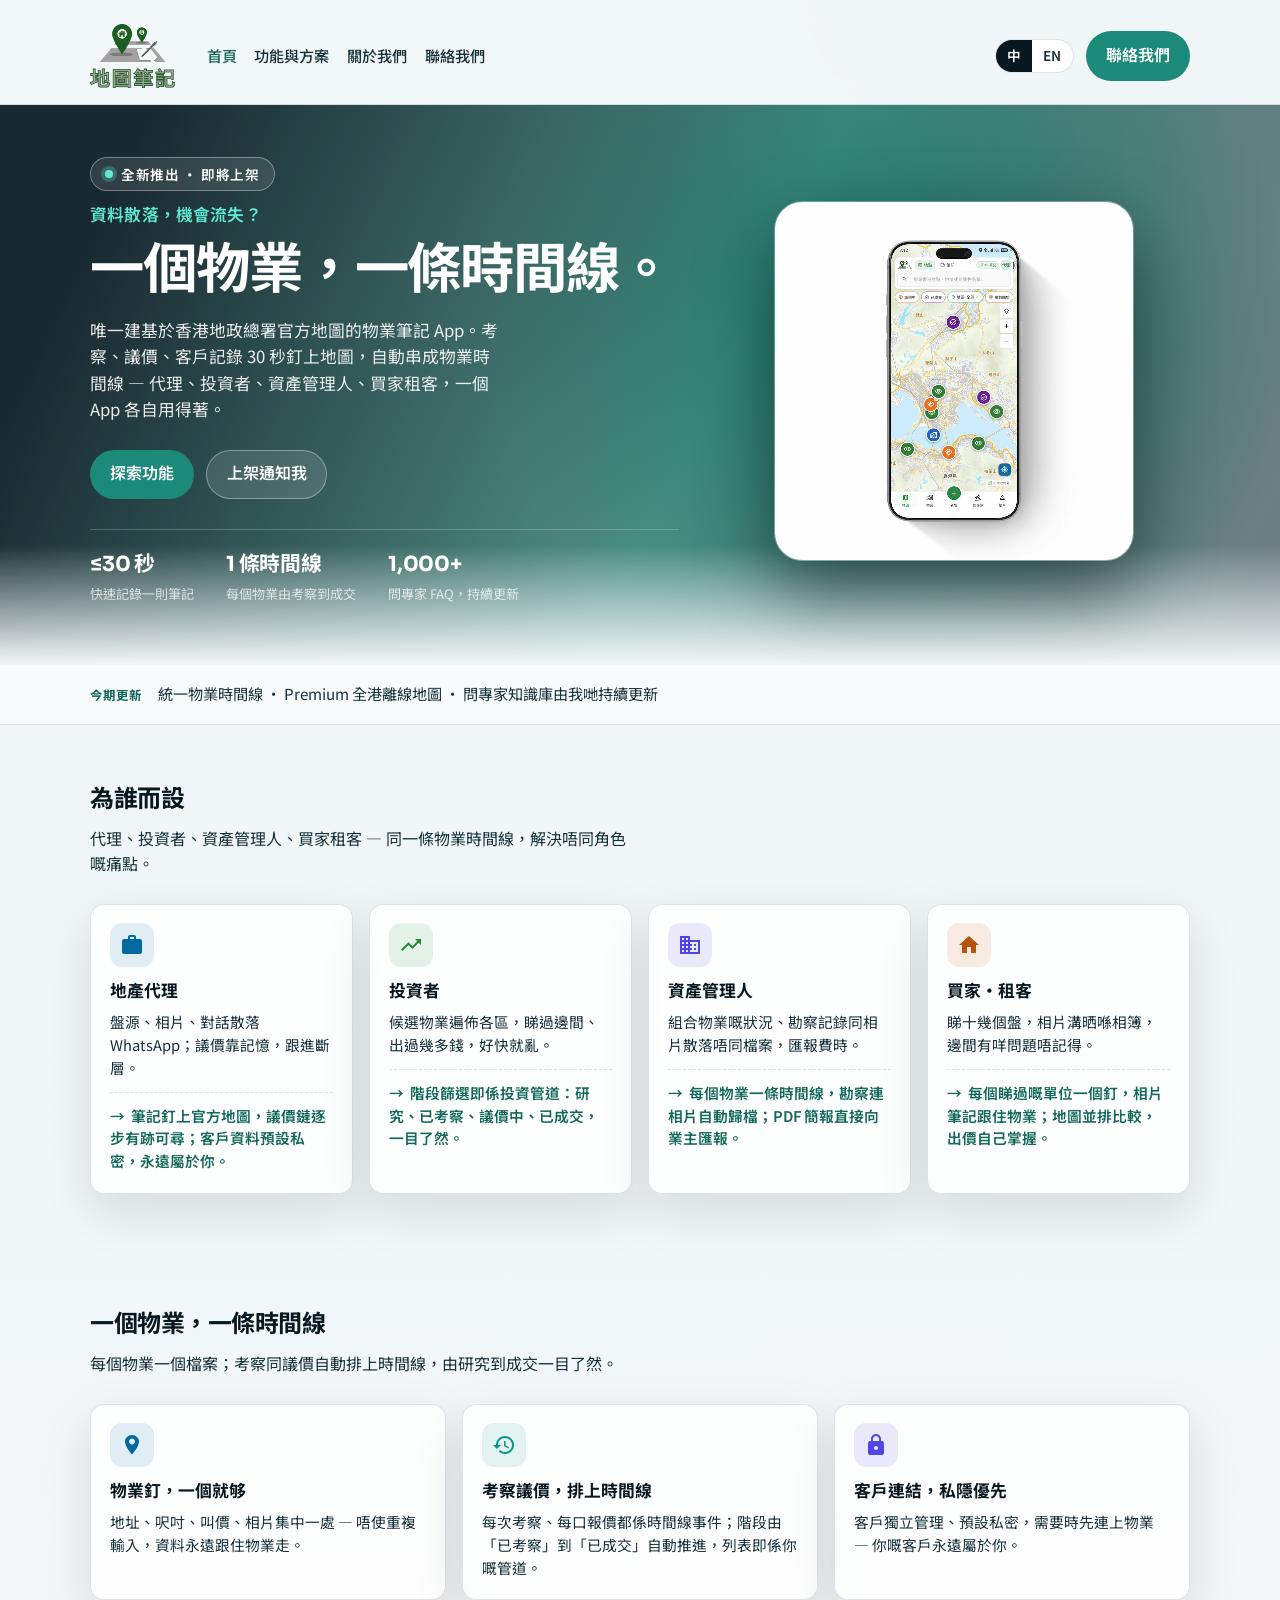
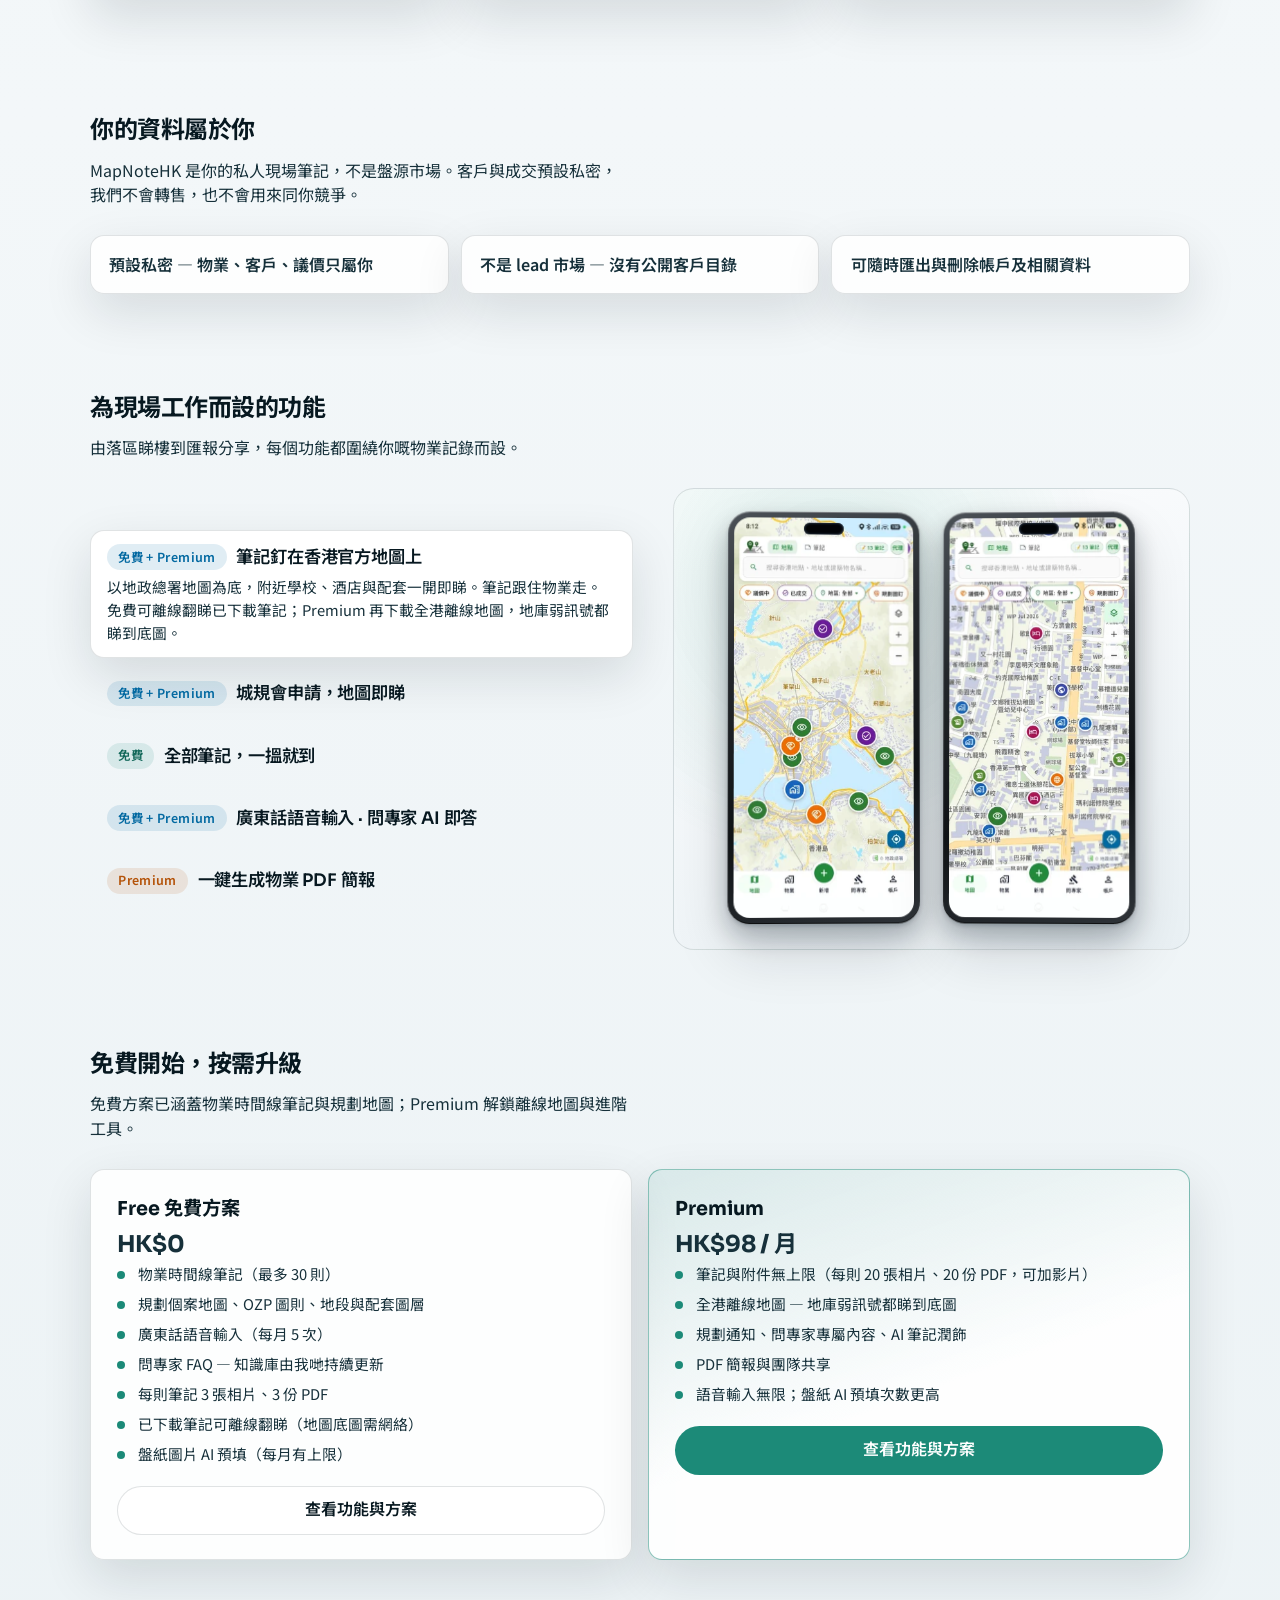
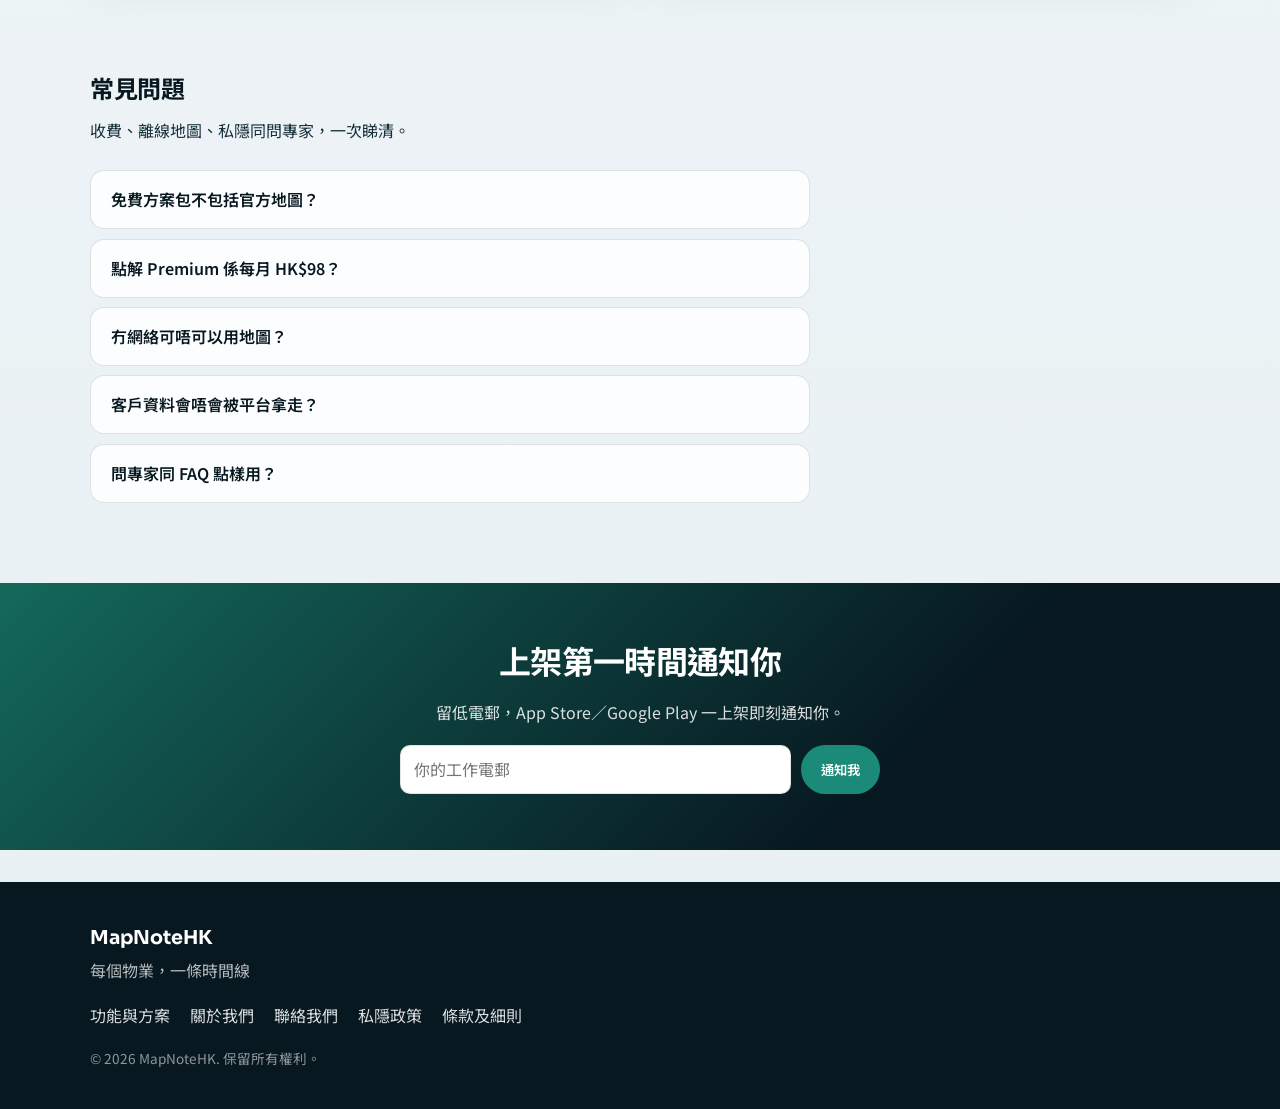
==== commit 30215a00: "Merge branch 'features/hero-demo-video-0916' into develop" ====
--- a/index.html
+++ b/index.html
@@ -55,7 +55,7 @@
         <div class="hero-shot">
           <video
             class="hero-video"
-            poster="./assets/video-sample-1-poster.jpg"
+            poster="./assets/video-sample-1-poster.jpg?v=20260916f"
             width="1080"
             height="1080"
             autoplay
@@ -66,8 +66,8 @@
             data-i18n-aria-label="home.heroVideoAria"
             aria-label="MapNoteHK app demo"
           >
-            <source src="./assets/video-sample-1-square.webm" type="video/webm" />
-            <source src="./assets/video-sample-1-square.mp4" type="video/mp4" />
+            <source src="./assets/video-sample-1-square.webm?v=20260916f" type="video/webm" />
+            <source src="./assets/video-sample-1-square.mp4?v=20260916f" type="video/mp4" />
           </video>
         </div>
       </div>
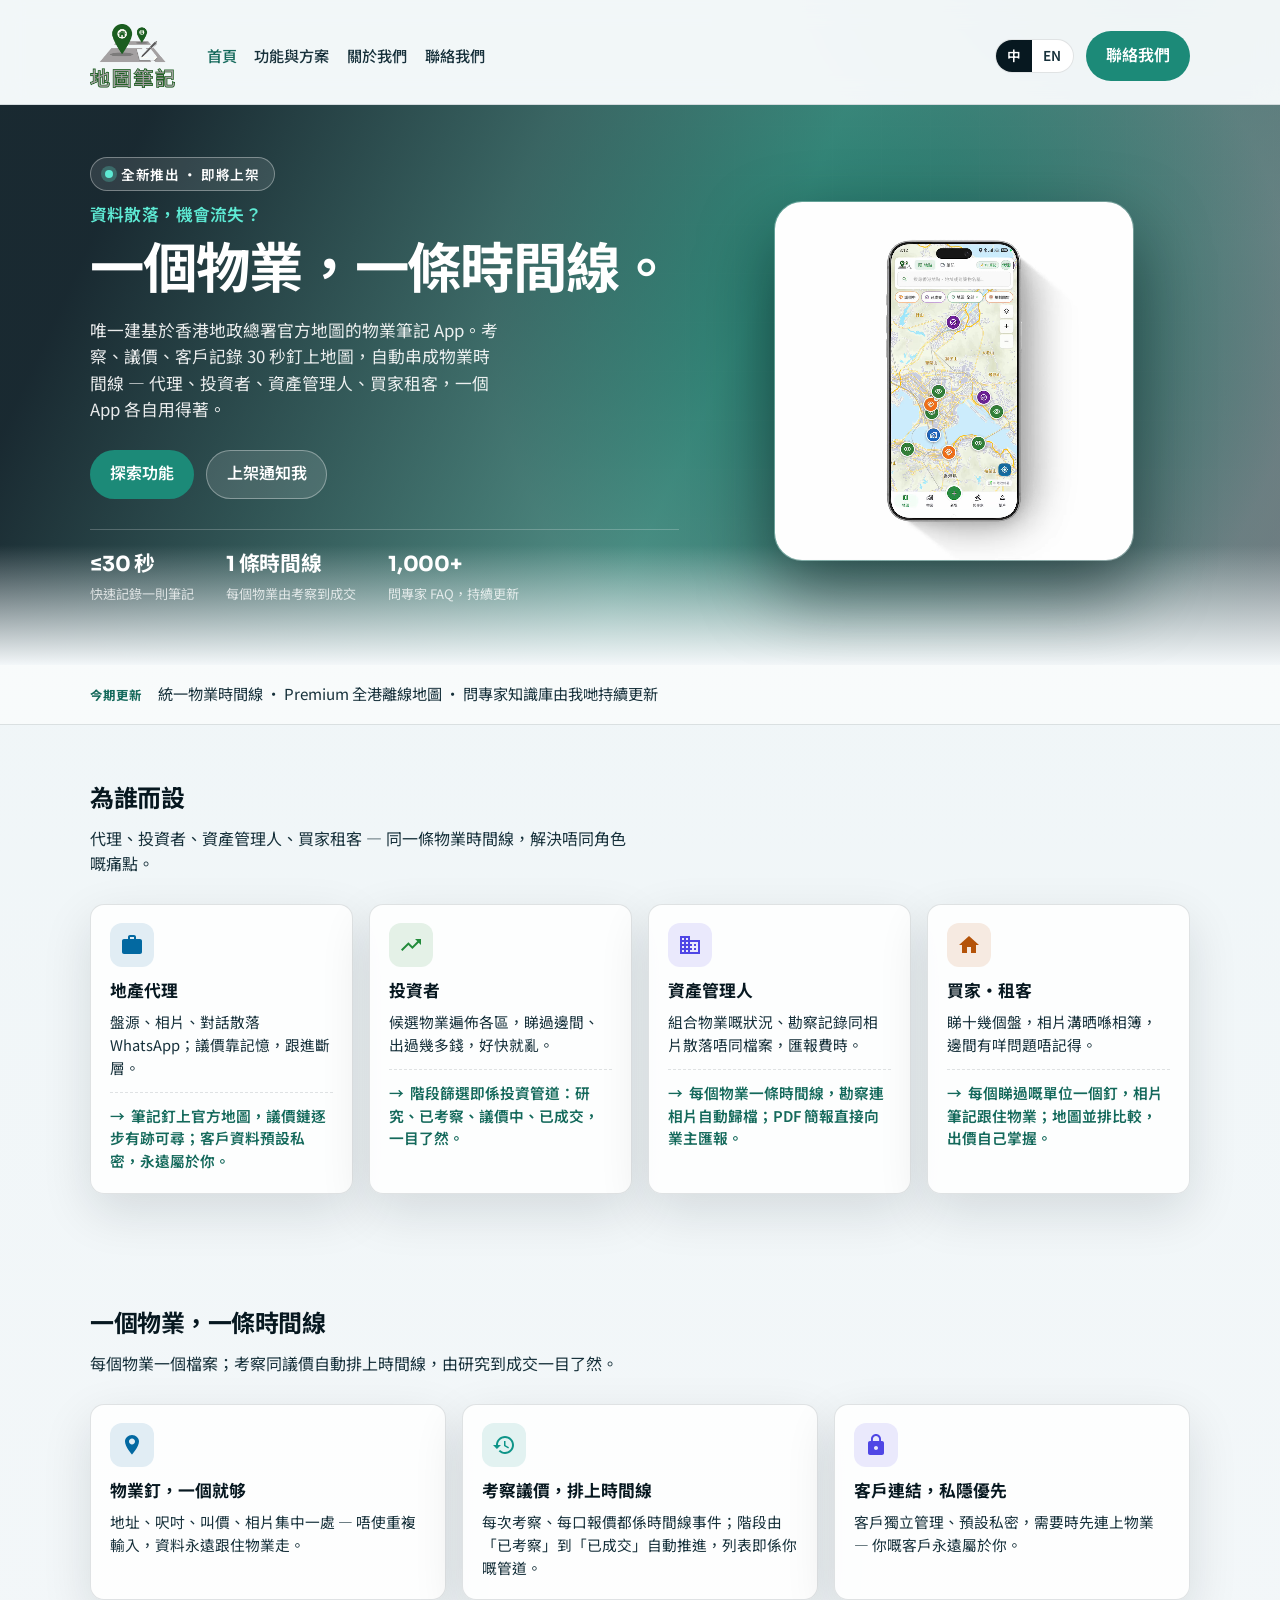
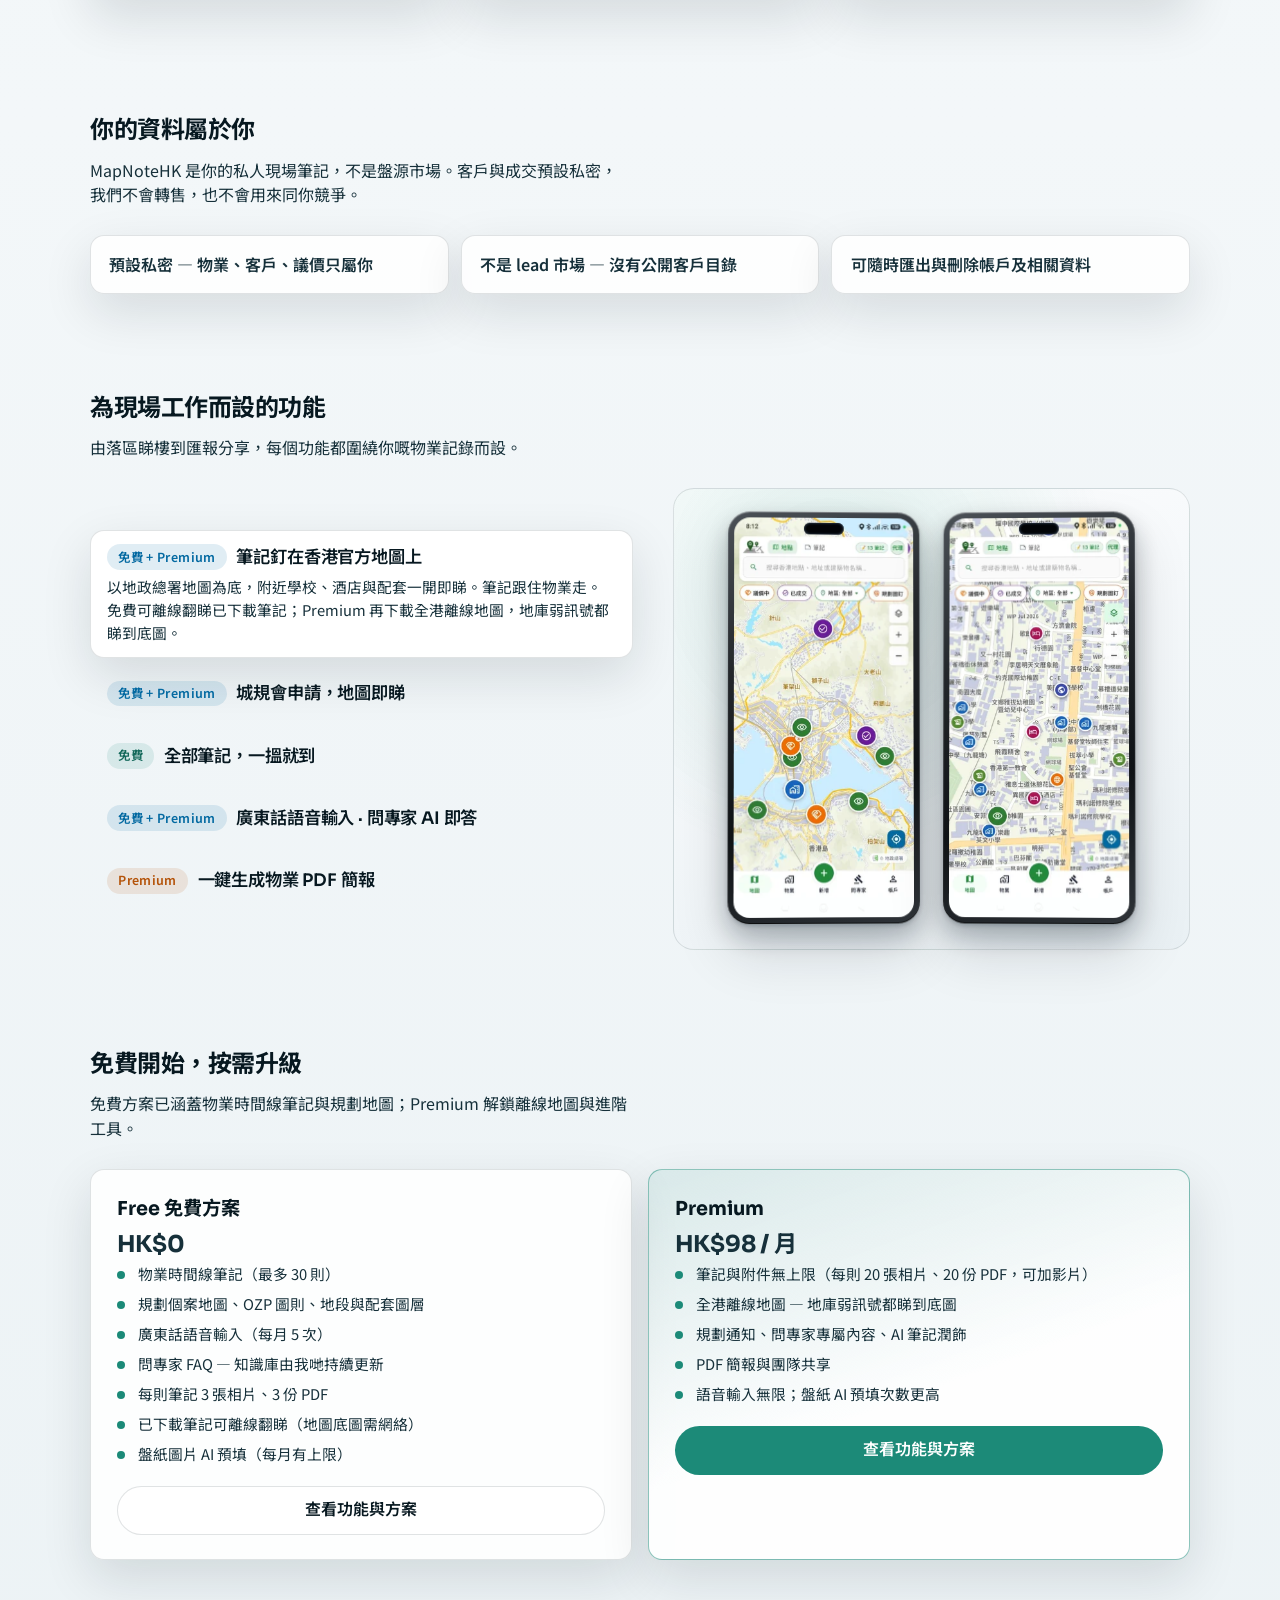
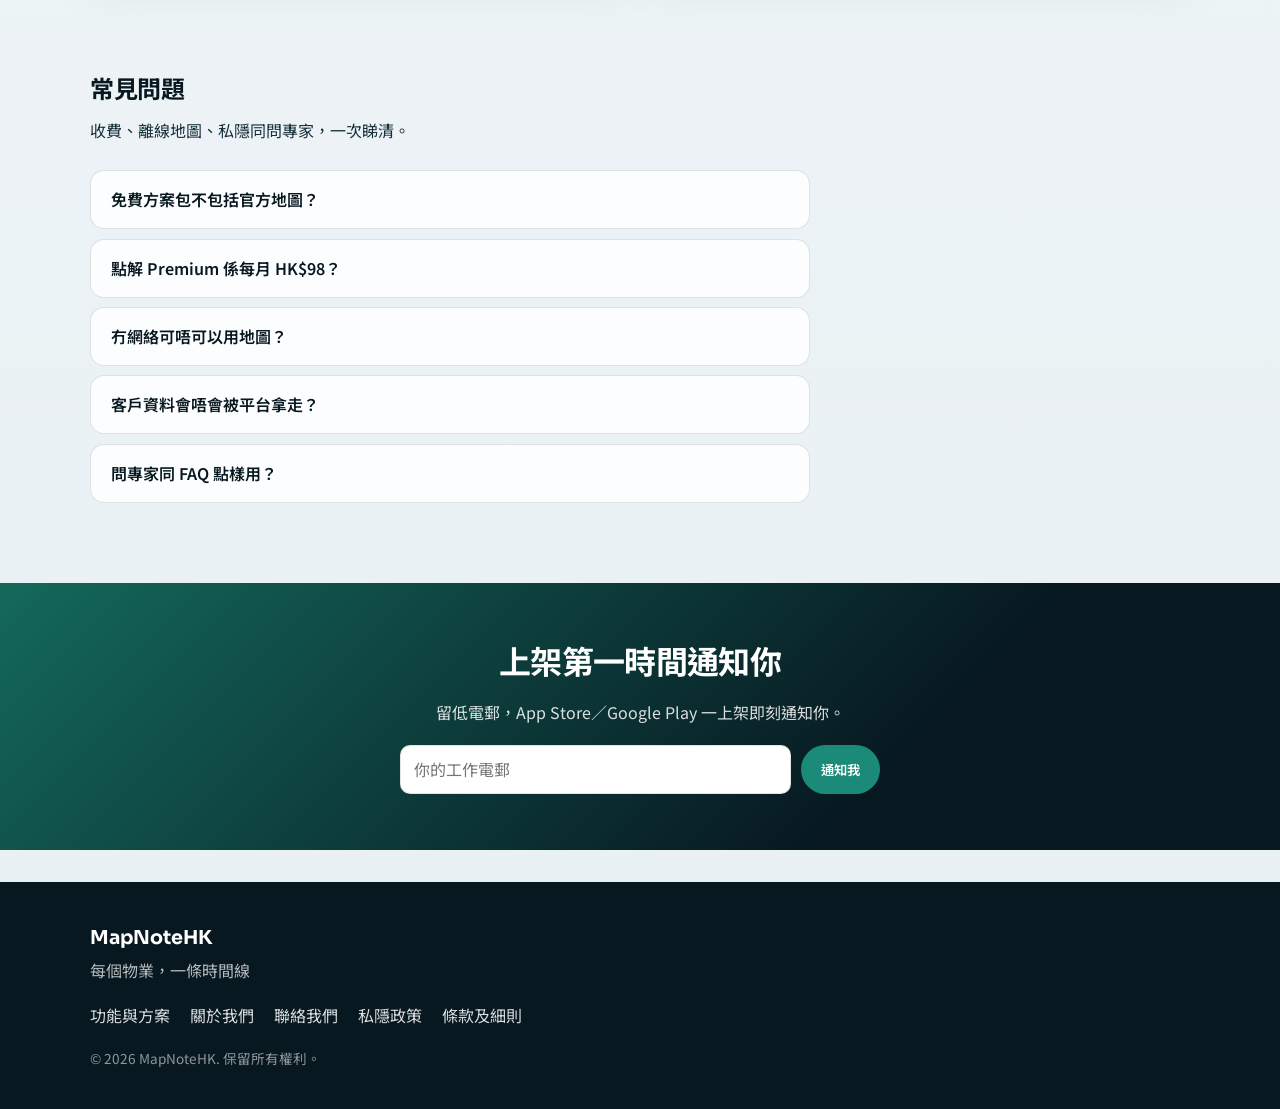
==== commit 971a4729: "Drop district from the feature-3 list copy. The tab still said the property list filters by district" ====
--- a/index.html
+++ b/index.html
@@ -211,7 +211,7 @@
                 <span class="tag tag-free" data-i18n="home.tagFree">免費</span>
                 <span class="showcase-item-title" data-i18n="home.f3Title">全部筆記，一搵就到</span>
               </span>
-              <span class="showcase-item-body" data-i18n="home.f3Body">物業列表按階段、地區篩選，關鍵字一搜即出；現場相片與 PDF 直接附在物業時間線內，不再散落 WhatsApp 與其他 App。</span>
+              <span class="showcase-item-body" data-i18n="home.f3Body">物業列表按階段篩選，關鍵字一搜即出；現場相片與 PDF 直接附在物業時間線內，不再散落 WhatsApp 與其他 App。</span>
             </button>
             <button type="button" class="showcase-item" role="tab" id="tab-f4" aria-controls="panel-f4" aria-selected="false" tabindex="-1">
               <span class="showcase-item-head">
@@ -402,7 +402,7 @@
     window.MapNotePage = { base: './', active: 'home' };
   </script>
   <script src="./js/site-config.js?v=20260823a"></script>
-  <script src="./js/i18n.js?v=20260915b"></script>
+  <script src="./js/i18n.js?v=20260916c"></script>
   <script src="./js/chrome.js?v=20260915a"></script>
   <!-- forms.js wires the launch-notify band; site.js calls MapNoteFormsInit when present -->
   <script src="./js/forms.js?v=20260915a"></script>
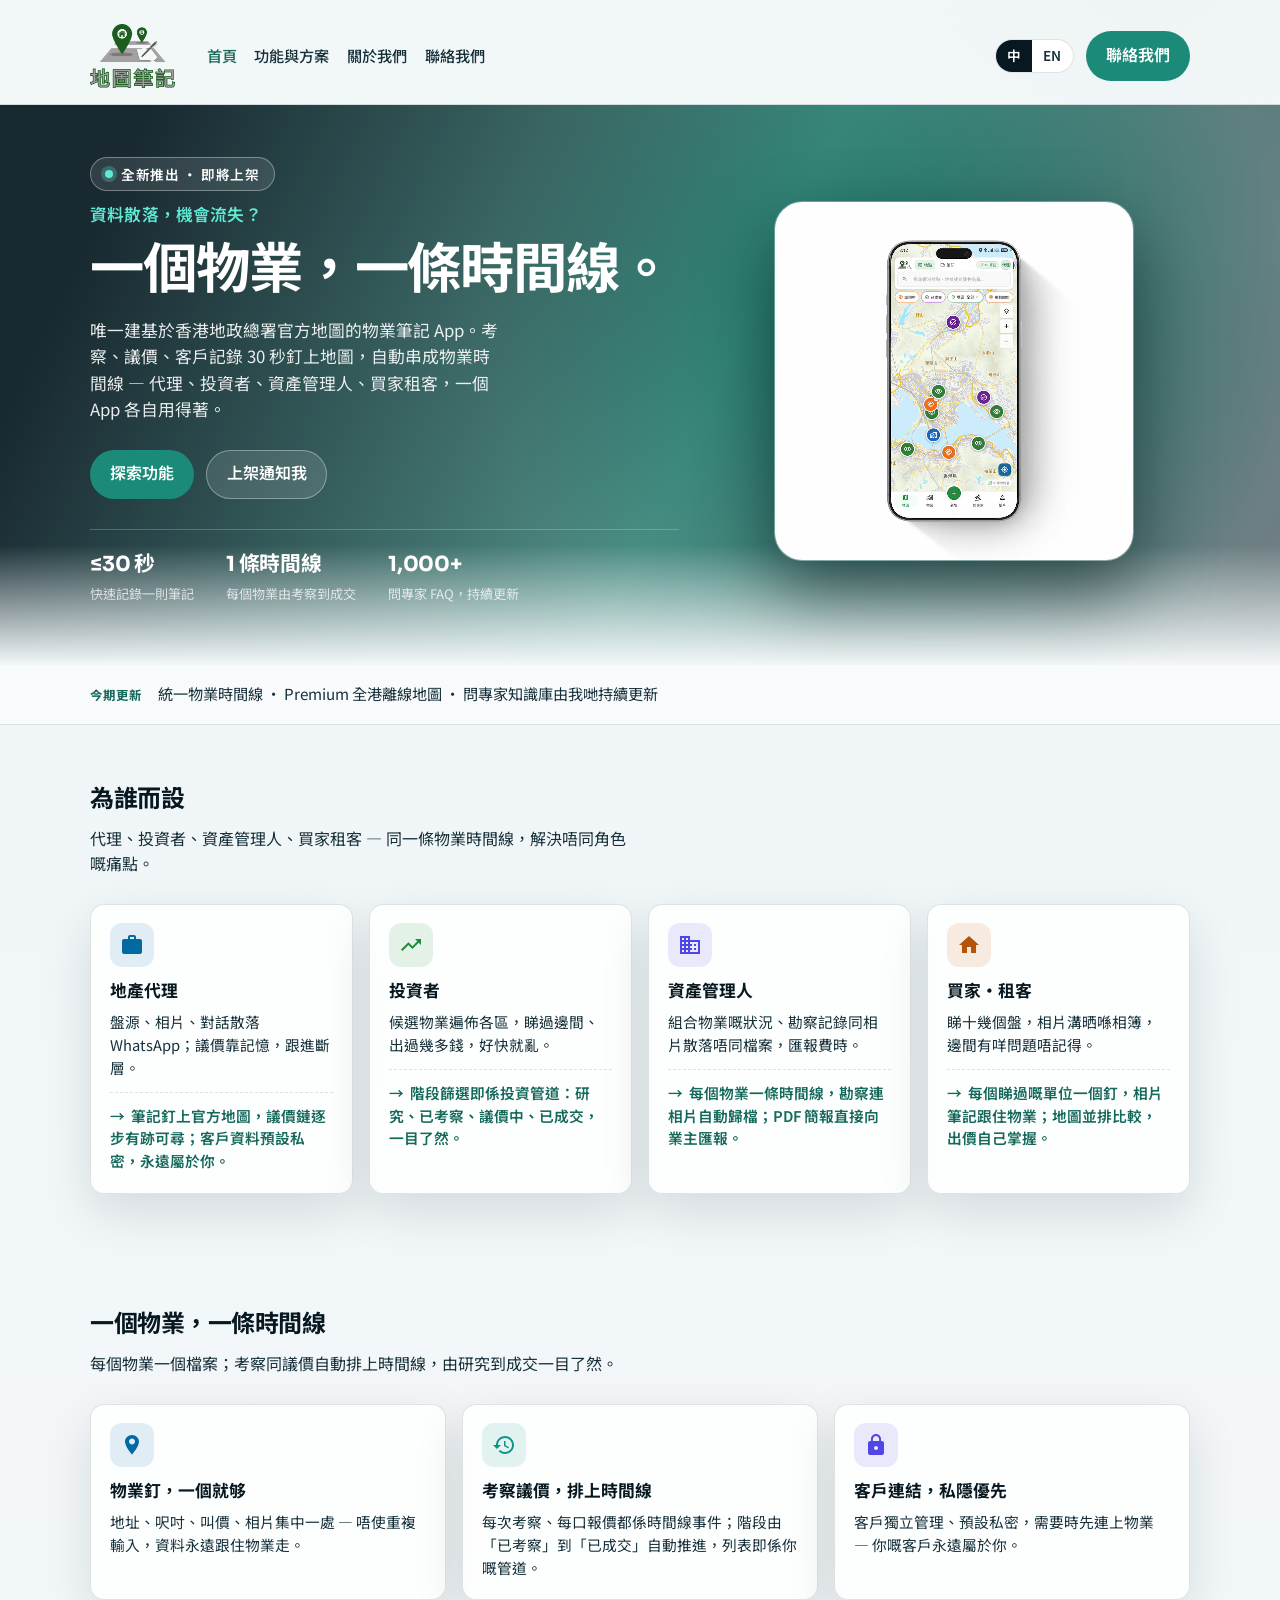
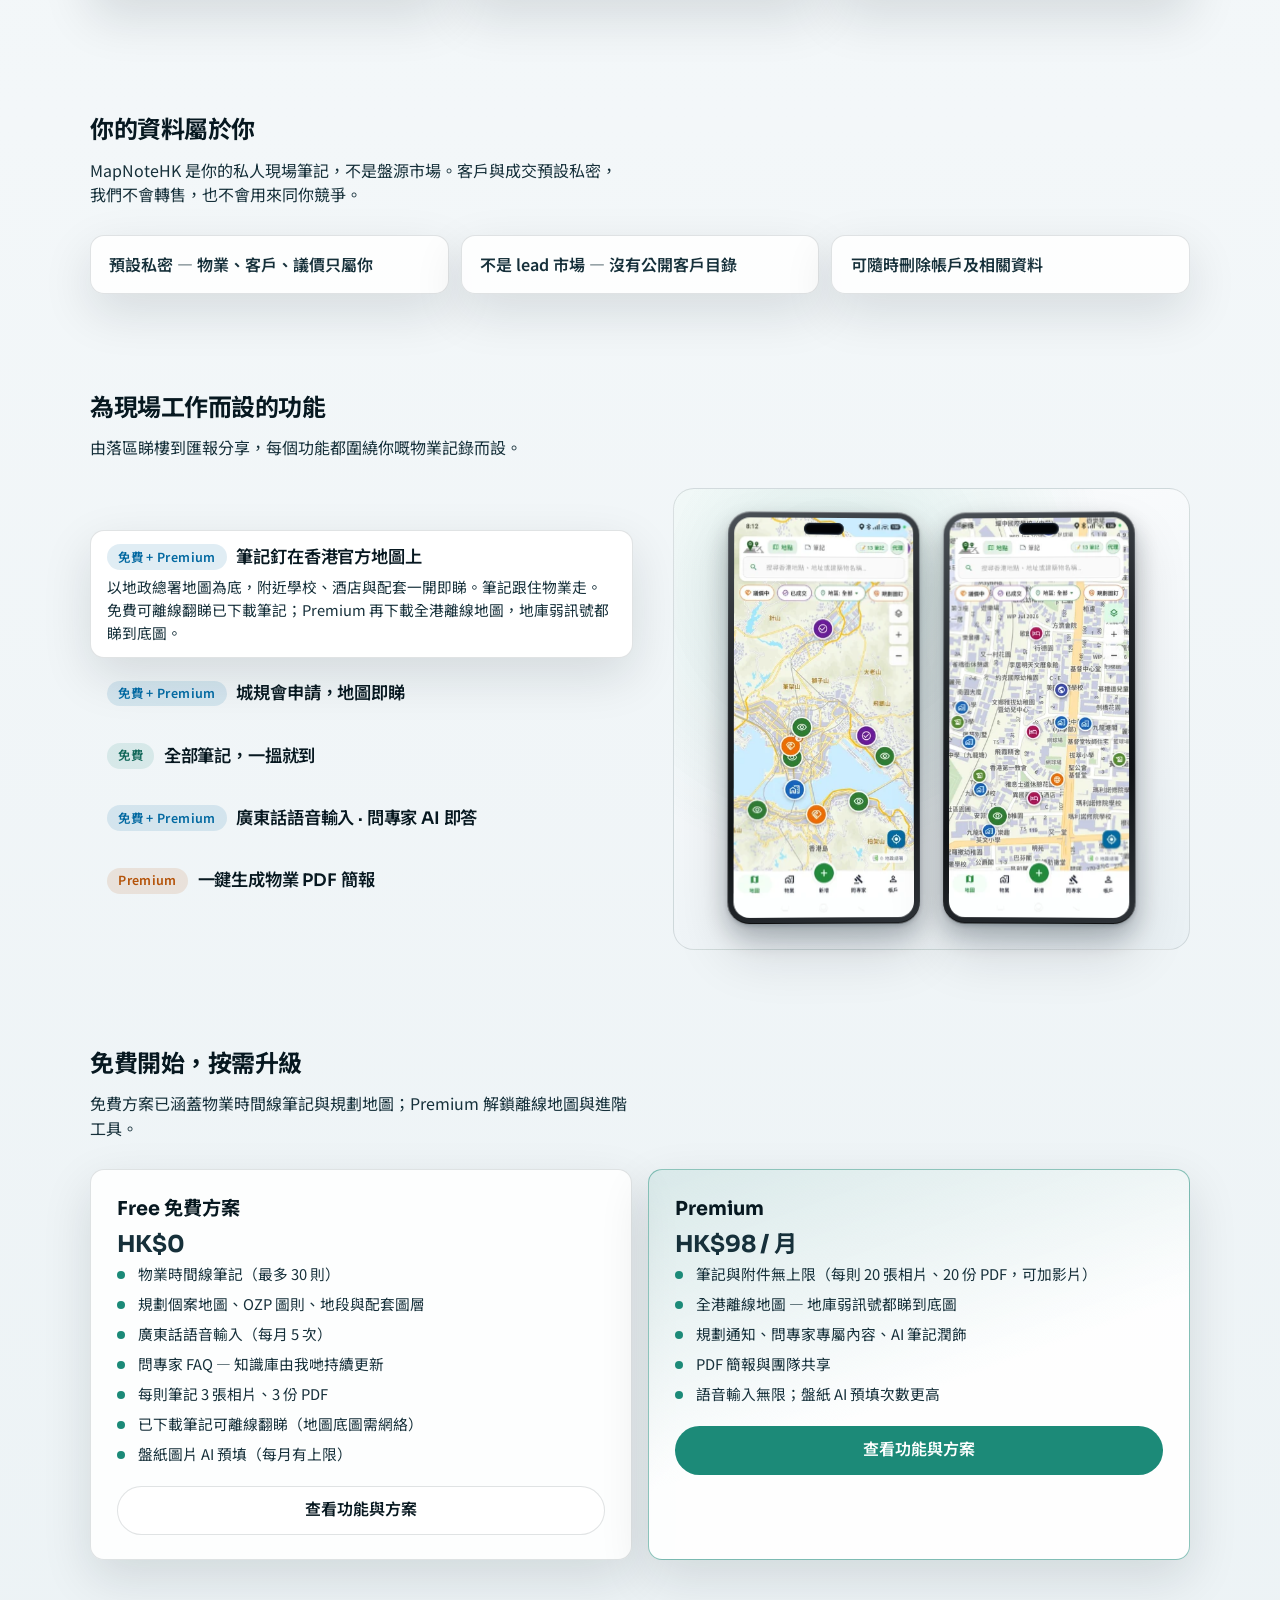
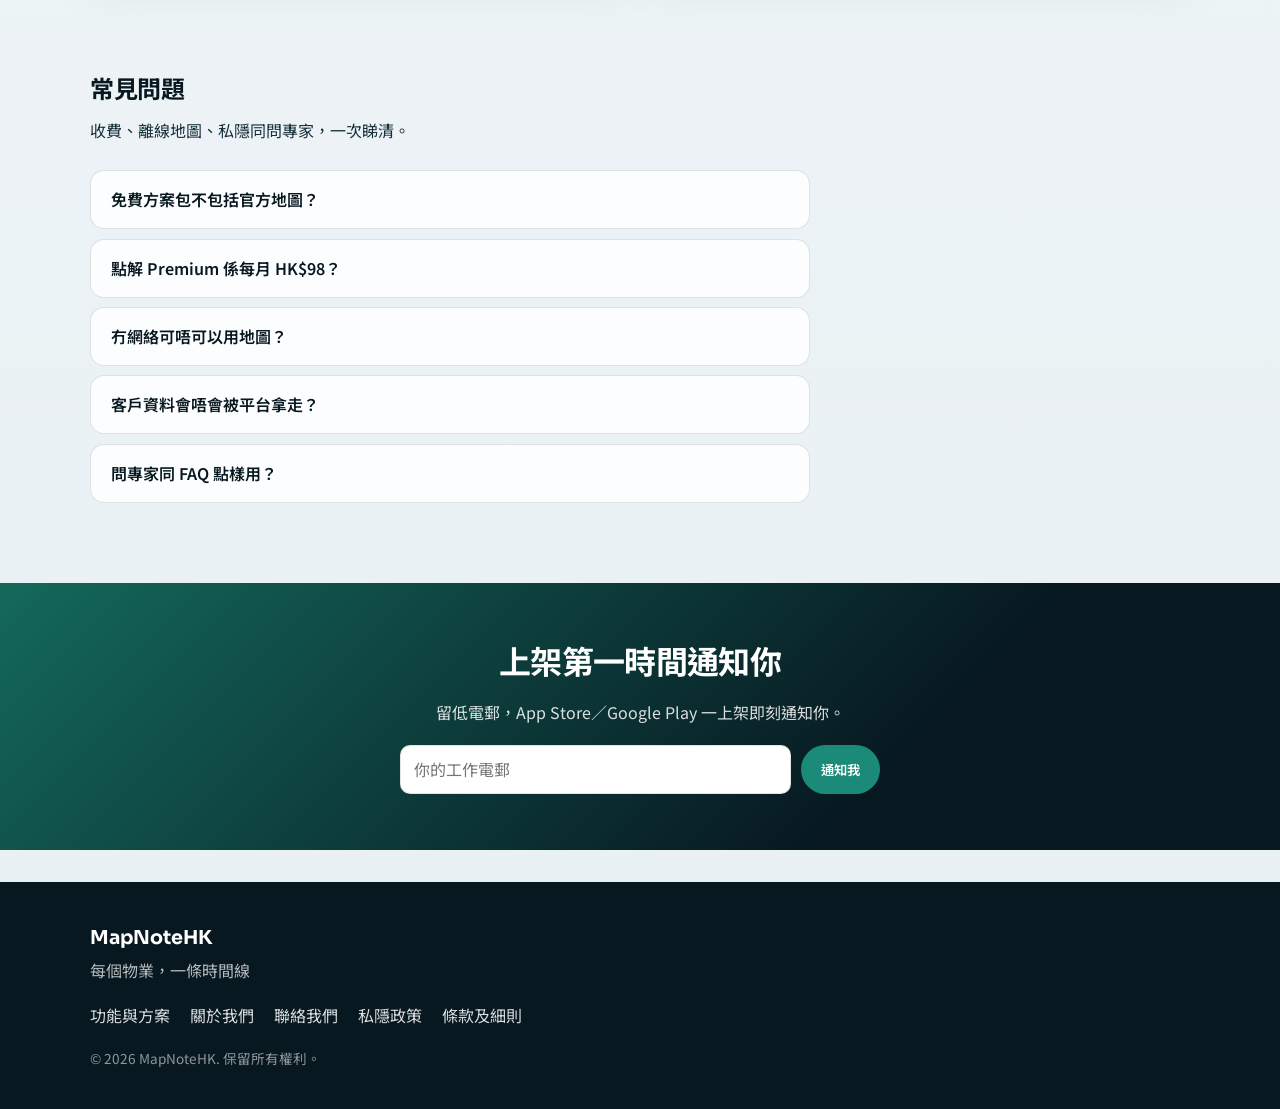
==== commit e667b746: "Stop promising in-app data export on the public site. Trust-band and privacy copy now match the app:" ====
--- a/index.html
+++ b/index.html
@@ -172,7 +172,7 @@
         <ul class="trust-list">
           <li data-i18n="home.trust1">預設私密 — 物業、客戶、議價只屬你</li>
           <li data-i18n="home.trust2">不是 lead 市場 — 沒有公開客戶目錄</li>
-          <li data-i18n="home.trust3">可隨時匯出與刪除帳戶及相關資料</li>
+          <li data-i18n="home.trust3">可隨時刪除帳戶及相關資料</li>
         </ul>
       </div>
     </section>
@@ -402,7 +402,7 @@
     window.MapNotePage = { base: './', active: 'home' };
   </script>
   <script src="./js/site-config.js?v=20260823a"></script>
-  <script src="./js/i18n.js?v=20260916c"></script>
+  <script src="./js/i18n.js?v=20260920a"></script>
   <script src="./js/chrome.js?v=20260915a"></script>
   <!-- forms.js wires the launch-notify band; site.js calls MapNoteFormsInit when present -->
   <script src="./js/forms.js?v=20260915a"></script>
